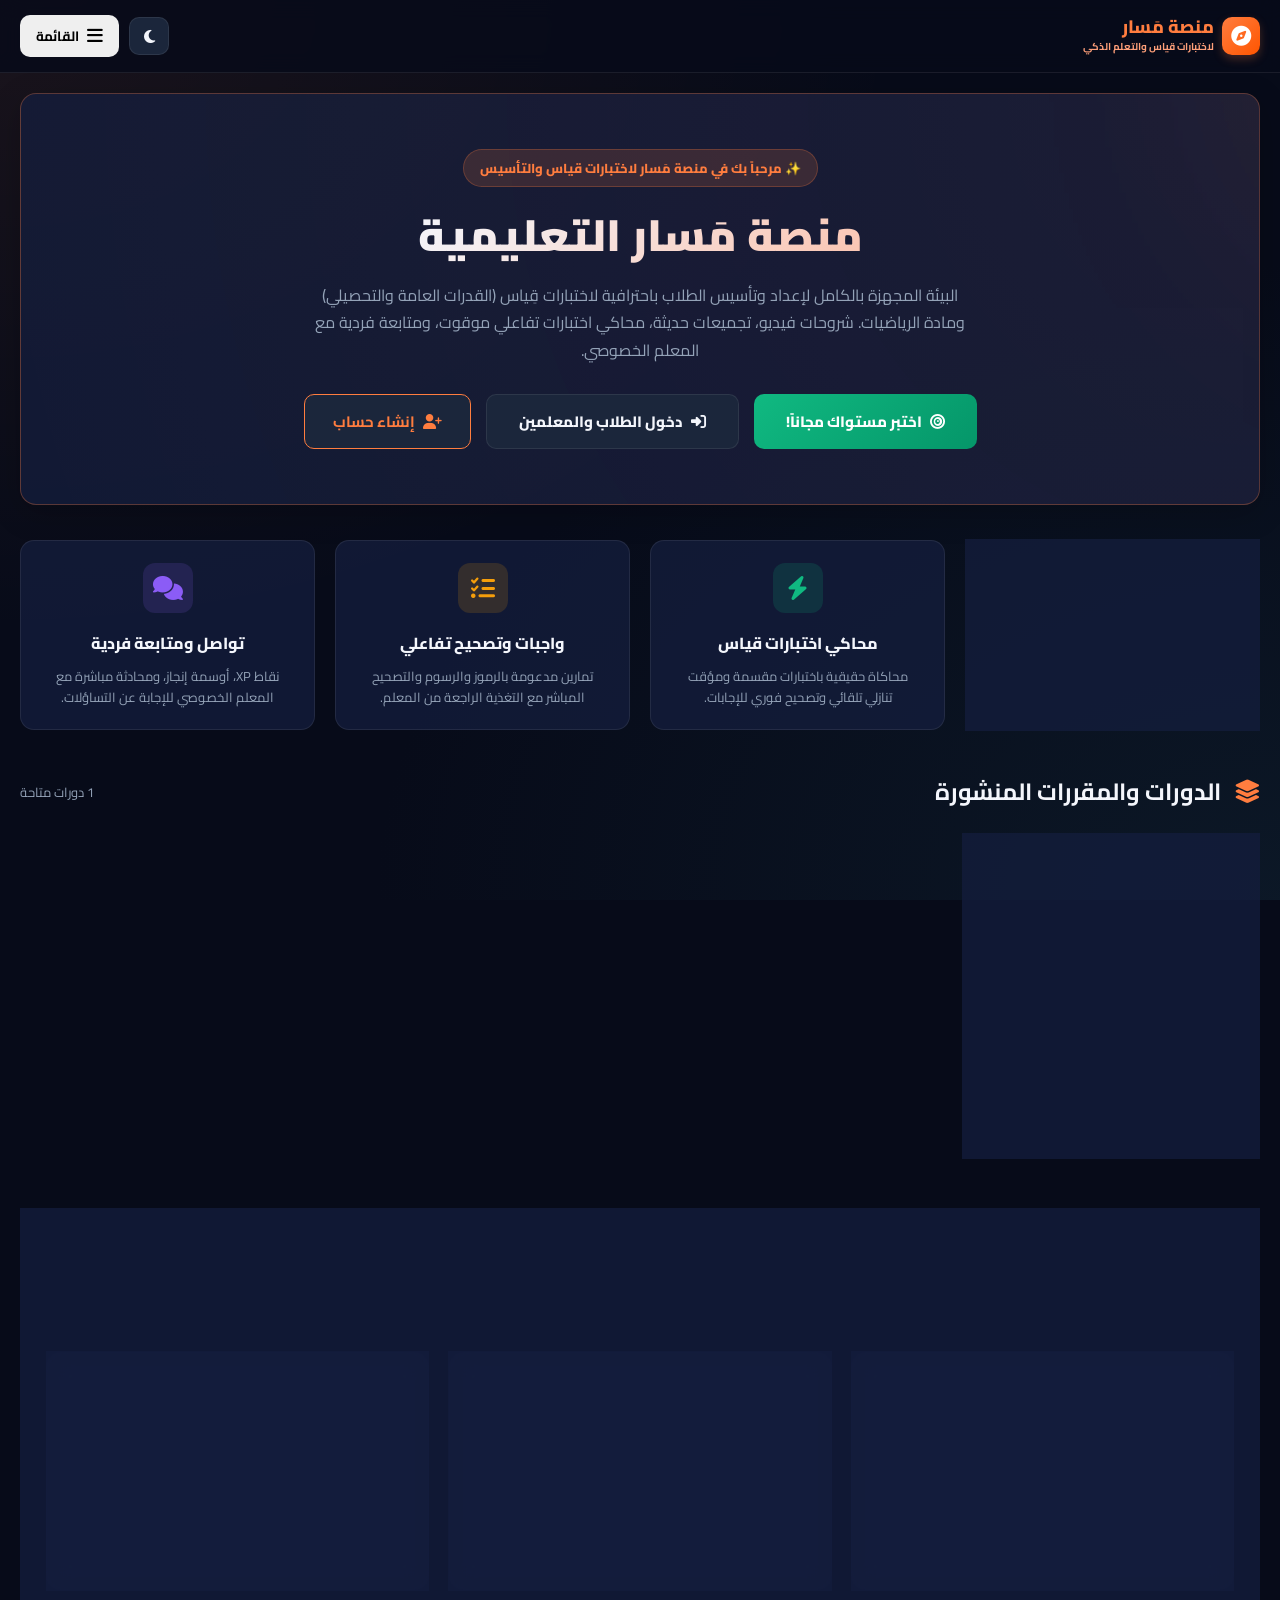
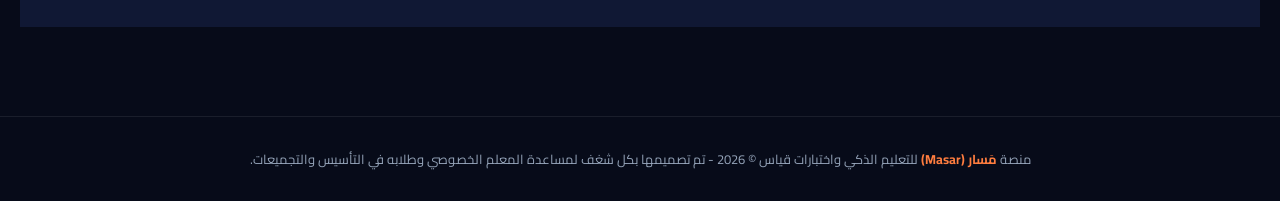
==== index.html @ e20a9e79 "Update index.html via PowerShell" ====
<!DOCTYPE html>
<html lang="ar" dir="rtl">
<head>
    <meta charset="UTF-8">
    <meta name="viewport" content="width=device-width, initial-scale=1.0">
    <title>منصة مسار التعليمية - لوحة تحكم المعلم والطلاب</title>
    <meta http-equiv="Content-Security-Policy" content="upgrade-insecure-requests">
    <meta http-equiv="Cache-Control" content="no-cache, no-store, must-revalidate, max-age=0">
    <meta http-equiv="Pragma" content="no-cache">
    <meta http-equiv="Expires" content="0">
    <script>
        // Automatic HTTPS Redirect
        if (window.location.protocol === 'http:' && !window.location.hostname.includes('localhost') && !window.location.hostname.includes('127.0.0.1')) {
            window.location.href = window.location.href.replace('http:', 'https:');
        }
    </script>
    <script>
        // Automatic Cache-Buster: Forces fresh online build fetch from GitHub
        (function() {
            const CURRENT_BUILD = "v1786749452444";
            const storedBuild = localStorage.getItem('masar_app_build');
            if (storedBuild !== CURRENT_BUILD) {
                localStorage.setItem('masar_app_build', CURRENT_BUILD);
                if ('serviceWorker' in navigator) {
                    navigator.serviceWorker.getRegistrations().then(regs => {
                        regs.forEach(r => r.unregister());
                    });
                }
                if (window.caches && caches.keys) {
                    caches.keys().then(keys => {
                        keys.forEach(key => caches.delete(key));
                    });
                }
            }
        })();
    </script>
    
    <script>
        // Theme Initialization
        (function() {
            const savedTheme = localStorage.getItem('masar_theme') || 'dark';
            if (savedTheme === 'light') {
                document.documentElement.setAttribute('data-theme', 'light');
            }
        })();
    </script>
    <!-- Font Awesome Icons -->
    <link rel="stylesheet" href="https://cdnjs.cloudflare.com/ajax/libs/font-awesome/6.4.0/css/all.min.css">
    <!-- Supabase JS Client CDN -->
    <script src="https://cdn.jsdelivr.net/npm/@supabase/supabase-js@2"></script>
    <!-- KaTeX Math Rendering CSS & JS -->
    <link rel="stylesheet" href="https://cdn.jsdelivr.net/npm/katex@0.16.8/dist/katex.min.css">
    <script src="https://cdn.jsdelivr.net/npm/katex@0.16.8/dist/katex.min.js"></script>
    <script src="https://cdn.jsdelivr.net/npm/katex@0.16.8/dist/contrib/auto-render.min.js"></script>
    <!-- Main Style Sheet -->
    <link rel="stylesheet" href="style.css?v=v1790030875595">
</head>
<body>
    <!-- Global Loading Overlay -->
    <div id="global-loading-overlay">
        <div class="loading-spinner"></div>
        <div class="loading-text" id="global-loading-text">جاري التحميل...</div>
    </div>

    <!-- Header Navigation (Always visible) -->
    <header id="app-header" class="fade-in" style="display: flex;">
        <div class="nav-container" style="display: flex; justify-content: space-between; align-items: center; width: 100%;">
            <a href="#" class="logo" onclick="event.preventDefault(); showLandingPage();" style="display: flex; align-items: center; gap: 8px;">
                <div class="logo-icon"><i class="fa-solid fa-compass"></i></div>
                <div style="display: flex; flex-direction: column;">
                    <span style="font-size: 18px; font-weight: 800; line-height: 1.2;">منصة مَسار</span>
                    <span style="font-size: 10px; color: var(--text-orange); font-weight: 700;">لاختبارات قياس والتعلم الذكي</span>
                </div>
            </a>
            
            <div class="user-profile-nav" style="display: flex; align-items: center; gap: 10px;">
                <!-- Cloud Status Badge (Hidden by default, visible with ?config=true) -->
                <div id="cloud-status-badge" class="cloud-badge local" style="display: none;" onclick="openModal('cloud-config-modal')" title="اضغط لتهيئة الربط السحابي">
                    <span class="status-dot"></span>
                    <span id="cloud-status-text">وضع محلي</span>
                </div>

                <div id="header-user-badge" class="user-badge student" style="display: none;">
                    <span class="role-dot"></span>
                    <span id="header-user-name">زائر</span>
                </div>
                
                <!-- Cloud settings secret button -->
                <button id="header-cloud-btn" class="btn btn-secondary" style="display: none;" onclick="openModal('cloud-config-modal')" title="إعدادات الربط السحابي">
                    <i class="fa-solid fa-cloud"></i>
                </button>

                <button id="theme-toggle-btn" class="btn btn-secondary" onclick="toggleTheme()" title="تبديل المظهر" style="padding: 8px 12px; border-radius: 10px; cursor: pointer; display: flex; align-items: center; justify-content: center; width: 40px; height: 38px; color: var(--theme-icon-color); transition: 0.3s;">
                    <i class="fa-solid fa-moon" id="theme-toggle-icon"></i>
                </button>
                
                <!-- Hamburger Menu Button (3 lines) -->
                <button id="hamburger-menu-btn" class="btn hamburger-btn" onclick="openDrawerMenu()" style="display: flex; align-items: center; gap: 8px; padding: 8px 16px; font-weight: 700; border-radius: 10px; cursor: pointer;">
                    <i class="fa-solid fa-bars" style="font-size: 18px;"></i>
                    <span style="font-size: 13.5px;">القائمة</span>
                </button>
            </div>
        </div>
    </header>

    <main class="container">
        
        <!-- 0. LANDING PAGE VIEW -->
        <section id="landing-view" class="fade-in">
            <!-- Hero Banner -->
            <div class="glass-card hero-section" style="text-align: center; padding: 55px 25px; margin-bottom: 35px; position: relative; overflow: hidden; border-color: rgba(255, 125, 63, 0.3);">
                <div class="hero-badge" style="display: inline-block; background: rgba(255, 125, 63, 0.15); color: var(--accent-orange); padding: 6px 16px; border-radius: 30px; font-weight: 800; font-size: 13px; margin-bottom: 20px; border: 1px solid rgba(255, 125, 63, 0.25);">
                    ✨ مرحباً بك في منصة مَسار لاختبارات قياس والتأسيس
                </div>
                <h1 style="font-size: clamp(28px, 5vw, 44px); font-weight: 900; margin-bottom: 18px; background: linear-gradient(135deg, var(--text-main) 30%, var(--text-orange)); -webkit-background-clip: text; -webkit-text-fill-color: transparent; line-height: 1.3;">
                    منصة مَسار التعليمية
                </h1>
                <p style="font-size: 16px; color: var(--text-muted); max-width: 680px; margin: 0 auto 30px auto; line-height: 1.7;">
                    البيئة المجهزة بالكامل لإعداد وتأسيس الطلاب باحترافية لاختبارات قِياس (القدرات العامة والتحصيلي) ومادة الرياضيات. شروحات فيديو، تجميعات حديثة، محاكي اختبارات تفاعلي موقوت، ومتابعة فردية مع المعلم الخصوصي.
                </p>
                <div id="landing-hero-actions" style="display: flex; gap: 15px; justify-content: center; flex-wrap: wrap;">
                    <button class="btn btn-primary" onclick="startPlacementTestHandler()" style="padding: 12px 32px; font-size: 15px; font-weight: 800; border-radius: 10px; background: linear-gradient(135deg, var(--success), #059669); border-color: #059669;">
                        <i class="fa-solid fa-bullseye"></i> <span id="hero-placement-btn-text">اختبر مستواك مجاناً!</span>
                    </button>
                    <button class="btn btn-secondary" onclick="handleHeroPrimaryAction()" style="padding: 12px 32px; font-size: 15px; font-weight: 800; border-radius: 10px;">
                        <i class="fa-solid fa-right-to-bracket"></i> <span id="hero-primary-btn-text">دخول الطلاب والمعلمين</span>
                    </button>
                    <button class="btn btn-secondary" onclick="openModal('student-register-modal')" style="padding: 12px 28px; font-size: 15px; font-weight: 700; border-color: var(--accent-orange); color: var(--accent-orange); border-radius: 10px;">
                        <i class="fa-solid fa-user-plus"></i> إنشاء حساب
                    </button>
                </div>
            </div>

            <!-- Platform Highlights / Why Masar -->
            <div style="display: grid; grid-template-columns: repeat(auto-fit, minmax(240px, 1fr)); gap: 20px; margin-bottom: 40px;">
                <div class="glass-card feature-card" style="padding: 22px; text-align: center; border-radius: 14px;">
                    <div style="width: 50px; height: 50px; border-radius: 12px; background: rgba(255, 125, 63, 0.15); color: var(--accent-orange); display: flex; align-items: center; justify-content: center; font-size: 24px; margin: 0 auto 15px auto;">
                        <i class="fa-solid fa-graduation-cap"></i>
                    </div>
                    <h4 style="font-size: 16px; font-weight: 800; margin-bottom: 8px; color: var(--text-main);">دورات قياس المتخصصة</h4>
                    <p style="font-size: 13px; color: var(--text-muted); line-height: 1.6;">تأسيس وتجميعات شمولية لاختبارات القدرات (الكمي واللفظي) والتحصيلي والرياضيات.</p>
                </div>

                <div class="glass-card feature-card" style="padding: 22px; text-align: center; border-radius: 14px;">
                    <div style="width: 50px; height: 50px; border-radius: 12px; background: rgba(16, 185, 129, 0.15); color: var(--success); display: flex; align-items: center; justify-content: center; font-size: 24px; margin: 0 auto 15px auto;">
                        <i class="fa-solid fa-bolt"></i>
                    </div>
                    <h4 style="font-size: 16px; font-weight: 800; margin-bottom: 8px; color: var(--text-main);">محاكي اختبارات قياس</h4>
                    <p style="font-size: 13px; color: var(--text-muted); line-height: 1.6;">محاكاة حقيقية باختبارات مقسمة ومؤقت تنازلي تلقائي وتصحيح فوري للإجابات.</p>
                </div>

                <div class="glass-card feature-card" style="padding: 22px; text-align: center; border-radius: 14px;">
                    <div style="width: 50px; height: 50px; border-radius: 12px; background: rgba(245, 158, 11, 0.15); color: var(--warning); display: flex; align-items: center; justify-content: center; font-size: 24px; margin: 0 auto 15px auto;">
                        <i class="fa-solid fa-list-check"></i>
                    </div>
                    <h4 style="font-size: 16px; font-weight: 800; margin-bottom: 8px; color: var(--text-main);">واجبات وتصحيح تفاعلي</h4>
                    <p style="font-size: 13px; color: var(--text-muted); line-height: 1.6;">تمارين مدعومة بالرموز والرسوم والتصحيح المباشر مع التغذية الراجعة من المعلم.</p>
                </div>

                <div class="glass-card feature-card" style="padding: 22px; text-align: center; border-radius: 14px;">
                    <div style="width: 50px; height: 50px; border-radius: 12px; background: rgba(139, 92, 246, 0.15); color: var(--purple-xp); display: flex; align-items: center; justify-content: center; font-size: 24px; margin: 0 auto 15px auto;">
                        <i class="fa-solid fa-comments"></i>
                    </div>
                    <h4 style="font-size: 16px; font-weight: 800; margin-bottom: 8px; color: var(--text-main);">تواصل ومتابعة فردية</h4>
                    <p style="font-size: 13px; color: var(--text-muted); line-height: 1.6;">نقاط XP، أوسمة إنجاز، ومحادثة مباشرة مع المعلم الخصوصي للإجابة عن التساؤلات.</p>
                </div>
            </div>

            <!-- Courses Catalog Heading -->
            <div class="section-title" style="margin-bottom: 20px;">
                <h3><i class="fa-solid fa-layer-group" style="color: var(--accent-orange); margin-left: 8px;"></i> الدورات والمقررات المنشورة</h3>
                <span id="landing-courses-count" style="font-size: 13px; color: var(--text-muted);">0 دورات متاحة</span>
            </div>

            <!-- Courses Grid -->
            <div class="students-grid" id="landing-courses-grid" style="margin-bottom: 40px;">
                <!-- Populated dynamically by JS -->
            </div>

            <!-- Student Reviews / Testimonials Section on Landing Page -->
            <div id="landing-testimonials-section" style="margin-top: 50px; margin-bottom: 30px;">
                <div class="glass-card" style="padding: 35px 25px; border-radius: 18px; border-color: rgba(255, 125, 63, 0.25);">
                    <div style="display: flex; justify-content: space-between; align-items: center; flex-wrap: wrap; gap: 15px; margin-bottom: 25px;">
                        <div>
                            <span class="hero-badge" style="display: inline-block; background: rgba(244, 114, 182, 0.15); color: #F472B6; padding: 4px 14px; border-radius: 20px; font-size: 12px; font-weight: 800; margin-bottom: 8px;">
                                ⭐ تجارب وقصص نجاح الطلاب
                            </span>
                            <h3 style="font-size: 22px; font-weight: 800; color: var(--text-main); margin: 0;">آراء وتجـارب الطلاب الذين درَسوا معنا</h3>
                        </div>
                        <div style="display: flex; gap: 10px; flex-wrap: wrap;">
                            <button class="btn btn-primary" onclick="openAddTestimonialModal()" style="padding: 9px 18px; font-size: 13.5px; font-weight: 800; border-radius: 10px;">
                                <i class="fa-solid fa-pen-to-square"></i> كِتابة رأيك أو تجربتك
                            </button>
                            <button class="btn btn-secondary" onclick="showTestimonialsView()" style="padding: 9px 18px; font-size: 13.5px; font-weight: 700; border-color: var(--accent-orange); color: var(--accent-orange); border-radius: 10px;">
                                <i class="fa-solid fa-comments"></i> جميع الآراء والتجـارب
                            </button>
                        </div>
                    </div>

                    <!-- Reviews Grid -->
                    <div id="landing-testimonials-grid" style="display: grid; grid-template-columns: repeat(auto-fit, minmax(280px, 1fr)); gap: 20px;">
                        <!-- Populated dynamically by JS -->
                    </div>
                </div>
            </div>
        </section>

        <!-- TESTIMONIALS FULL PAGE VIEW -->
        <section id="testimonials-page-view" class="fade-in" style="display: none;">
            <div class="glass-card" style="padding: 30px; margin-bottom: 25px; border-color: rgba(255, 125, 63, 0.3);">
                <div style="display: flex; justify-content: space-between; align-items: center; flex-wrap: wrap; gap: 15px; margin-bottom: 20px;">
                    <div>
                        <button class="btn btn-secondary" onclick="showLandingPage()" style="margin-bottom: 12px; padding: 6px 14px; font-size: 13px;">
                            <i class="fa-solid fa-arrow-right"></i> العودة للرئيسية
                        </button>
                        <h2 style="font-size: 24px; font-weight: 900; color: var(--text-main); margin-bottom: 6px;">
                            <i class="fa-solid fa-comments" style="color: var(--accent-orange); margin-left: 8px;"></i> آراء وتجارب طلاب منصة مَسار
                        </h2>
                        <p style="font-size: 14px; color: var(--text-muted); margin: 0;">تقييمات وآراء حقيقية من الطلاب الذين أعدّوا وتأسسوا لاختبارات قياس والرياضيات معنا.</p>
                    </div>
                    <div>
                        <button class="btn btn-primary" onclick="openAddTestimonialModal()" style="padding: 11px 22px; font-size: 14px; font-weight: 800; border-radius: 10px;">
                            <i class="fa-solid fa-plus-circle"></i> أضف رأيك وتجربتك الآن
                        </button>
                    </div>
                </div>

                <!-- Stats Summary & Search Bar -->
                <div style="display: flex; justify-content: space-between; align-items: center; flex-wrap: wrap; gap: 15px; background: rgba(255,255,255,0.03); padding: 15px 20px; border-radius: 12px; border: 1px solid var(--border-color);">
                    <div style="display: flex; align-items: center; gap: 15px;">
                        <div style="font-size: 28px; font-weight: 900; color: #FBBF24; display: flex; align-items: center; gap: 6px;">
                            <span>5.0</span> <i class="fa-solid fa-star" style="font-size: 22px;"></i>
                        </div>
                        <div style="font-size: 13px; color: var(--text-muted);">
                            <span id="testimonials-total-count" style="font-weight: 800; color: var(--text-main);">0</span> تقييمات معتمدة من الطلاب
                        </div>
                    </div>
                    <div style="min-width: 250px;">
                        <input type="text" id="testimonials-search-input" class="form-control" placeholder="🔍 ابحث في آراء الطلاب..." oninput="filterTestimonials(this.value)" style="margin: 0;">
                    </div>
                </div>
            </div>

            <!-- Full Reviews Grid -->
            <div id="full-testimonials-grid" style="display: grid; grid-template-columns: repeat(auto-fit, minmax(300px, 1fr)); gap: 20px; margin-bottom: 40px;">
                <!-- Populated dynamically by JS -->
            </div>
        </section>

        <!-- 1. LOGIN VIEW -->
        <section id="login-view" class="login-wrapper fade-in" style="display: none;">
            <div class="glass-card login-card">
                <!-- Secret Cloud settings button (hidden by default) -->
                <div id="cloud-config-btn-container" style="position: absolute; left: 15px; top: 15px; display: none;">
                    <button class="btn btn-secondary" style="padding: 8px; border-radius: 50%; min-width: 38px; height: 38px;" onclick="openModal('cloud-config-modal')" title="إعدادات السحابة">
                        <i class="fa-solid fa-cloud-bolt" style="font-size: 16px;"></i>
                    </button>
                </div>

                <!-- Back button to Landing page -->
                <div style="position: absolute; right: 15px; top: 15px;">
                    <button class="btn btn-secondary" style="padding: 6px 12px; font-size: 12.5px;" onclick="showLandingPage()">
                        <i class="fa-solid fa-arrow-right"></i> الرئيسية
                    </button>
                </div>

                <div class="login-header" style="margin-top: 25px;">
                    <div class="logo" style="justify-content: center; margin-bottom: 15px;">
                        <div class="logo-icon" style="width: 50px; height: 50px; font-size: 26px; background: linear-gradient(135deg, var(--accent-orange), #FF5500);"><i class="fa-solid fa-compass"></i></div>
                        <span style="font-size: 32px;">مَسار</span>
                    </div>
                    <h1>تسجيل الدخول للمنصة</h1>
                    <p>أدخل بيانات حسابك للمتابعة والتعلم</p>
                </div>
                
                <div class="role-selector">
                    <div id="role-teacher" class="role-option active" onclick="selectLoginRole('teacher')">
                        <i class="fa-solid fa-chalkboard-user"></i>
                        <span>معلم</span>
                    </div>
                    <div id="role-student" class="role-option" onclick="selectLoginRole('student')">
                        <i class="fa-solid fa-user-graduate"></i>
                        <span>طالب</span>
                    </div>
                </div>
                
                <form id="login-form" onsubmit="handleLogin(event)">
                    <!-- Student Login inputs -->
                    <div id="student-login-inputs" style="display: none;">
                        <div class="form-group">
                            <label for="student-username-input">اسم المستخدم (بالإنجليزي):</label>
                            <input type="text" id="student-username-input" placeholder="مثال: mohammed" text-align="left" dir="ltr" style="direction: ltr; text-align: left;">
                        </div>
                        <div class="form-group">
                            <label for="student-pwd-input">كلمة المرور:</label>
                            <input type="password" id="student-pwd-input" placeholder="أدخل كلمة مرور الطالب">
                        </div>
                    </div>
                    
                    <!-- Teacher Login inputs -->
                    <div id="teacher-login-inputs">
                        <div class="form-group">
                            <label for="teacher-username-input">اسم مستخدم المعلم:</label>
                            <input type="text" id="teacher-username-input" placeholder="مثال: teacher" dir="ltr" style="direction: ltr; text-align: left;">
                        </div>
                        <div class="form-group">
                            <label for="teacher-pwd-input">كلمة المرور:</label>
                            <input type="password" id="teacher-pwd-input" placeholder="أدخل كلمة المرور">
                        </div>
                    </div>
                    
                    <button type="submit" class="btn btn-primary" style="width: 100%; margin-top: 10px;">
                        <span>تسجيل الدخول</span>
                        <i class="fa-solid fa-arrow-left"></i>
                    </button>
                </form>

                <div style="text-align: center; margin-top: 15px; font-size: 13.5px; color: var(--text-muted);">
                    ليس لديك حساب طالب؟ 
                    <a href="#" onclick="event.preventDefault(); openModal('student-register-modal')" style="color: var(--text-orange); font-weight: 700; text-decoration: underline;">سجل حساباً جديداً الآن</a>
                </div>
                
                <!-- Secret Cloud Sync Setup Button (hidden by default) -->
                <div id="cloud-sync-setup-container" style="text-align: center; margin-top: 16px; border-top: 1px dashed var(--border-color); padding-top: 16px; display: none;">
                    <button type="button" class="btn btn-secondary" style="width: 100%; border-color: var(--accent-orange); color: var(--accent-orange); font-weight: 700; gap: 8px;" onclick="openModal('cloud-config-modal')">
                        <i class="fa-solid fa-cloud-bolt"></i>
                        <span id="login-cloud-indicator">تفعيل الربط السحابي (مزامنة الأجهزة)</span>
                    </button>
                </div>
            </div>
        </section>

        <!-- 2. TEACHER DASHBOARD VIEW -->
        <section id="teacher-view" class="fade-in" style="display: none;">
            <div class="stats-row">
                <div class="stat-card">
                    <div class="stat-icon"><i class="fa-solid fa-users"></i></div>
                    <div class="stat-info">
                        <h4>الطلاب المشتركين</h4>
                        <div class="value" id="t-stat-students">0</div>
                    </div>
                </div>
                <div class="stat-card">
                    <div class="stat-icon"><i class="fa-solid fa-clock-rotate-left"></i></div>
                    <div class="stat-info">
                        <h4>بانتظار التصحيح</h4>
                        <div class="value" id="t-stat-pending" style="color: var(--warning);">0</div>
                    </div>
                </div>
                <div class="stat-card">
                    <div class="stat-icon"><i class="fa-solid fa-graduation-cap"></i></div>
                    <div class="stat-info">
                        <h4>الدورات الحالية</h4>
                        <div class="value" id="t-stat-courses">0</div>
                    </div>
                </div>
            </div>
            
            <div class="tabs-and-content">
                <div class="tabs">
                    <button class="tab-btn active" onclick="switchTab('teacher', 't-assignments-tab', this)">
                        <i class="fa-solid fa-list-check"></i> الواجبات المضافة
                    </button>
                    <button class="tab-btn" onclick="switchTab('teacher', 't-submissions-tab', this)">
                        <i class="fa-solid fa-pen-nib"></i> تسليمات الطلاب 
                        <span id="t-submission-badge" style="background: var(--warning); color: #000; font-size: 11px; padding: 2px 6px; border-radius: 10px; margin-right: 4px; font-weight: 800; display: none;">0</span>
                    </button>
                    <button class="tab-btn" onclick="switchTab('teacher', 't-students-tab', this)">
                        <i class="fa-solid fa-users-gear"></i> تقارير الطلاب والتقدم
                    </button>
                    <button class="tab-btn" onclick="switchTab('teacher', 't-courses-tab', this)">
                        <i class="fa-solid fa-photo-film"></i> إدارة المقررات والدورات
                    </button>
                    <button class="tab-btn" onclick="switchTab('teacher', 't-simulators-tab', this)">
                        <i class="fa-solid fa-bolt"></i> إدارة اختبارات المحاكاة
                    </button>
                    <button class="tab-btn" onclick="switchTab('teacher', 't-placements-tab', this)">
                        <i class="fa-solid fa-crosshairs" style="color: var(--success);"></i> إدارة تحديد المستوى
                    </button>
                    <button class="tab-btn" onclick="switchTab('teacher', 't-simulators-results-tab', this)">
                        <i class="fa-solid fa-chart-bar" style="color: #10B981;"></i> نتائج المحاكاة
                    </button>
                    <button class="tab-btn" onclick="switchTab('teacher', 't-account-tab', this)">
                        <i class="fa-solid fa-user-lock"></i> إدارة الحساب والمعلمين
                    </button>
                    <button class="tab-btn" onclick="switchTab('teacher', 't-chat-tab', this)">
                        <i class="fa-solid fa-comments"></i> دردشة الطلاب
                    </button>
                </div>
                
                <div class="dashboard-grid">
                    <!-- Main Area -->
                    <div class="glass-card" style="min-height: 500px;">
                        
                        <!-- Tab 1: Teacher Assignments -->
                        <div id="t-assignments-tab" class="tab-content active">
                            <div class="section-title" style="flex-wrap: wrap; gap: 10px;">
                                <h3>الواجبات الحالية</h3>
                                <div style="display: flex; align-items: center; gap: 10px;">
                                    <span id="t-assignments-count">0 واجبات</span>
                                    <button class="btn btn-primary" style="padding: 8px 16px; font-size: 13px;" onclick="showCreateAssignmentView()">
                                        <i class="fa-solid fa-plus"></i> إضافة واجب جديد ➕
                                    </button>
                                </div>
                            </div>
                            <div class="list-container" id="t-assignments-list">
                                <!-- Populated by JavaScript -->
                            </div>
                        </div>
                        
                        <!-- Tab 2: Submissions for Review -->
                        <div id="t-submissions-tab" class="tab-content">
                            <div class="section-title">
                                <h3>الواجبات المرسلة بانتظار تصحيحك</h3>
                            </div>
                            <div class="submissions-list" id="t-submissions-list">
                                <!-- Populated by JavaScript -->
                            </div>
                        </div>
                        
                        <!-- Tab 3: Students Progress and Reports -->
                        <div id="t-students-tab" class="tab-content">
                            <div class="section-title" style="flex-wrap: wrap; gap: 10px;">
                                <h3>ملفات الطلاب المسجلين وصلاحيات التحكم</h3>
                                <button type="button" class="btn btn-secondary" onclick="resetAllStudentsXP()" style="padding: 8px 16px; font-size: 12.5px; border-color: rgba(239, 68, 68, 0.4); color: var(--danger); font-weight: 800;" title="تصفير نقاط XP لجميع الطلاب لبدء المسابقة والفعالية الشهرية الجديدة">
                                    <i class="fa-solid fa-rotate-left"></i> تصفير نقاط (XP) الطلاب الشهري 🔄
                                </button>
                            </div>
                            <div class="students-grid" id="t-students-list">
                                <!-- Populated by JavaScript -->
                            </div>
                        </div>

                        <!-- Tab 4: Courses & Content -->
                        <div id="t-courses-tab" class="tab-content">
                            <div class="section-title" style="flex-wrap: wrap; gap: 10px;">
                                <h3>إدارة المقررات ودورات الفيديو التعليمية</h3>
                                <button class="btn btn-primary" style="padding: 8px 16px; font-size: 13px;" onclick="showCreateCourseView()">
                                    <i class="fa-solid fa-folder-plus"></i> إنشاء دورة جديدة ➕
                                </button>
                            </div>
                            <div class="students-grid" id="t-courses-list" style="margin-top: 15px;">
                                <!-- Populated by JavaScript -->
                            </div>
                        </div>

                        <!-- Tab 4.5: Simulators Management -->
                        <div id="t-simulators-tab" class="tab-content">
                            <div class="section-title" style="flex-wrap: wrap; gap: 10px;">
                                <h3>إدارة اختبارات محاكي القدرات والتحصيلي</h3>
                                <button class="btn btn-primary" style="padding: 8px 16px; font-size: 13px;" onclick="showCreateSimulatorView()">
                                    <i class="fa-solid fa-plus"></i> إضافة محاكي جديد ➕
                                </button>
                            </div>
                            <div class="students-grid" id="t-simulators-list" style="margin-top: 15px;">
                                <!-- Populated by JavaScript -->
                            </div>
                        </div>

                        <!-- Tab 4.5.1: Placement Tests Management -->
                        <div id="t-placements-tab" class="tab-content">
                            <div class="section-title" style="flex-wrap: wrap; gap: 10px;">
                                <h3><i class="fa-solid fa-crosshairs" style="color: var(--success); margin-left: 8px;"></i>إدارة اختبارات تحديد المستوى</h3>
                                <button class="btn btn-primary" style="padding: 8px 16px; font-size: 13px; background: linear-gradient(135deg, var(--success), #059669); border-color: #059669;" onclick="showCreateSimulatorView()">
                                    <i class="fa-solid fa-plus"></i> إضافة اختبار تحديد مستوى 🎯
                                </button>
                            </div>
                            <div class="students-grid" id="t-placements-list" style="margin-top: 15px;">
                                <!-- Populated by JavaScript -->
                            </div>
                        </div>

                        <!-- Tab 4.6: Simulators Results -->
                        <div id="t-simulators-results-tab" class="tab-content">
                            <div class="section-title" style="flex-wrap: wrap; gap: 10px;">
                                <h3><i class="fa-solid fa-chart-bar" style="color: #10B981; margin-left: 8px;"></i>نتائج اختبارات المحاكاة (السرية)</h3>
                            </div>
                            <p style="font-size: 13px; color: var(--text-muted); margin-bottom: 20px;">
                                هذه النتائج تسجل بصمت ليتمكن المعلم من متابعة مستويات الطلاب قبل الاختبارات الفعلية. (تُعرض أعلى درجة تم الحصول عليها)
                            </p>
                            
                            <div style="background: rgba(0,0,0,0.15); border: 1px solid var(--border-color); border-radius: 12px; overflow: hidden;">
                                <table style="width: 100%; text-align: right; border-collapse: collapse; min-width: 600px;">
                                    <thead style="background: rgba(255,255,255,0.05);">
                                        <tr>
                                            <th style="padding: 15px; border-bottom: 1px solid var(--border-color); color: var(--text-muted); font-size: 13px;">اسم الطالب</th>
                                            <th style="padding: 15px; border-bottom: 1px solid var(--border-color); color: var(--text-muted); font-size: 13px;">اسم المحاكي</th>
                                            <th style="padding: 15px; border-bottom: 1px solid var(--border-color); color: var(--text-muted); font-size: 13px;">النتيجة (%)</th>
                                            <th style="padding: 15px; border-bottom: 1px solid var(--border-color); color: var(--text-muted); font-size: 13px;">النقاط (XP)</th>
                                            <th style="padding: 15px; border-bottom: 1px solid var(--border-color); color: var(--text-muted); font-size: 13px;">تاريخ آخر محاولة</th>
                                        </tr>
                                    </thead>
                                    <tbody id="t-simulators-results-table-body">
                                        <!-- Populated by JavaScript -->
                                    </tbody>
                                </table>
                            </div>
                        </div>

                        <!-- Tab 5: Account & Teachers Settings -->
                        <div id="t-account-tab" class="tab-content">
                            <div class="dashboard-grid" style="grid-template-columns: 1fr 1fr; margin-top: 0; gap: 20px;">
                                <div>
                                    <h4 style="margin-bottom: 15px; display: flex; align-items: center; gap: 8px;"><i class="fa-solid fa-key" style="color: var(--accent-orange);"></i> تغيير كلمة المرور الخاصة بك</h4>
                                    <form id="change-password-form" onsubmit="handleChangePassword(event)">
                                        <div class="form-group">
                                            <label for="pwd-old">كلمة المرور الحالية:</label>
                                            <input type="password" id="pwd-old" required placeholder="أدخل كلمة مرورك الحالية">
                                        </div>
                                        <div class="form-group">
                                            <label for="pwd-new">كلمة المرور الجديدة:</label>
                                            <input type="password" id="pwd-new" required placeholder="لا تقل عن 6 أحرف/أرقام">
                                        </div>
                                        <div class="form-group">
                                            <label for="pwd-confirm">تأكيد كلمة المرور الجديدة:</label>
                                            <input type="password" id="pwd-confirm" required placeholder="أعد إدخال الباسورد الجديد">
                                        </div>
                                        <button type="submit" class="btn btn-primary" style="width: 100%;">تحديث كلمة المرور</button>
                                    </form>
                                </div>
                                
                                <div>
                                    <h4 style="margin-bottom: 15px; display: flex; align-items: center; gap: 8px;"><i class="fa-solid fa-user-shield" style="color: var(--accent-orange);"></i> تسجيل معلم أو مشرف جديد</h4>
                                    <form id="create-teacher-form" onsubmit="handleCreateTeacher(event)" style="margin-bottom: 20px;">
                                        <div class="form-group">
                                            <label for="teacher-new-name">الاسم الكامل:</label>
                                            <input type="text" id="teacher-new-name" required placeholder="مثال: أ. أحمد الغامدي">
                                        </div>
                                        <div class="form-group">
                                            <label for="teacher-new-username">اسم المستخدم (بالإنجليزي):</label>
                                            <input type="text" id="teacher-new-username" required placeholder="مثال: ahmed" dir="ltr" style="direction: ltr; text-align: left;">
                                        </div>
                                        <div class="form-group">
                                            <label for="teacher-new-pwd">كلمة المرور:</label>
                                            <input type="text" id="teacher-new-pwd" required placeholder="مثال: pwd7766">
                                        </div>
                                        <div class="form-group">
                                            <label for="teacher-new-role">الصلاحية والرتبة الإدارية:</label>
                                            <select id="teacher-new-role" style="padding: 10px; border-radius: 8px;">
                                                <option value="teacher">معلم (كامل الصلاحيات)</option>
                                                <option value="supervisor">مشرف (إضافة وتصحيح واجبات وإدارة طلاب فقط)</option>
                                            </select>
                                        </div>
                                        <button type="submit" class="btn btn-secondary" style="width: 100%; border-color: var(--accent-orange); color: var(--accent-orange);">إنشاء حساب (معلم / مشرف)</button>
                                    </form>

                                    <h4 style="font-size: 14px; margin-bottom: 10px; color: var(--text-muted);"><i class="fa-solid fa-users"></i> قائمة المعلمين المشتركين بالمنصة:</h4>
                                    <div class="submissions-list" id="t-teachers-list" style="max-height: 200px; overflow-y: auto;">
                                        <!-- Populated dynamically -->
                                    </div>
                                </div>
                            </div>
                        </div>
                        
                        <!-- Tab 6: Teacher Chat with Students -->
                        <div id="t-chat-tab" class="tab-content">
                            <div class="section-title">
                                <h3>صندوق دردشة وأسئلة الطلاب 💬</h3>
                            </div>
                            
                            <div class="form-group" style="margin-bottom: 15px;">
                                <label for="t-chat-student-select">اختر الطالب لعرض محادثته والرد عليه:</label>
                                <select id="t-chat-student-select" onchange="renderTeacherChatHistory()" style="padding: 10px; border-radius: 8px;">
                                    <!-- Populated dynamically with students list -->
                                </select>
                            </div>
                            
                            <!-- Chat History Area -->
                            <div id="t-chat-history" style="height: 300px; overflow-y: auto; background: rgba(0,0,0,0.2); border: 1px solid var(--border-color); border-radius: 8px; padding: 15px; margin-bottom: 15px; display: flex; flex-direction: column; gap: 10px;">
                                <!-- Messages rendered here -->
                            </div>
                            
                            <form id="t-chat-send-form" onsubmit="handleSendTeacherMessage(event)" style="display: flex; gap: 10px;">
                                <input type="text" id="t-chat-input" required placeholder="اكتب ردك هنا..." style="flex-grow: 1;">
                                <button type="submit" class="btn btn-primary"><i class="fa-solid fa-paper-plane"></i> إرسال الرد</button>
                            </form>
                        </div>

                    </div>
                    
                    <!-- Sidebar Area: Forms & Helpers -->
                    <div class="list-container">

                        <!-- Form 2: Register New Student -->
                        <div class="glass-card">
                            <h3 style="margin-bottom: 20px; border-bottom: 1px solid var(--border-color); padding-bottom: 10px; display: flex; align-items: center; gap: 8px;">
                                <i class="fa-solid fa-user-plus" style="color: var(--accent-orange);"></i>
                                تسجيل طالب يدوي
                            </h3>
                            
                            <form id="create-student-form" onsubmit="handleCreateStudent(event)">
                                <div class="form-group">
                                    <label for="student-new-name">اسم الطالب:</label>
                                    <input type="text" id="student-new-name" required placeholder="مثال: منير الأحمد">
                                </div>
                                
                                <div class="form-group">
                                    <label for="student-new-username">اسم المستخدم (بالإنجليزي):</label>
                                    <input type="text" id="student-new-username" required placeholder="مثال: muneer" dir="ltr" style="direction: ltr; text-align: left;">
                                </div>
                                
                                <div class="form-group">
                                    <label for="student-new-pwd">كلمة المرور:</label>
                                    <input type="text" id="student-new-pwd" required placeholder="مثال: 778899">
                                </div>
                                
                                <button type="submit" class="btn btn-secondary" style="width: 100%; border-color: var(--accent-orange); color: var(--accent-orange); margin-top: 10px;">
                                    <i class="fa-solid fa-user-check"></i>
                                    <span>إنشاء حساب الطالب</span>
                                </button>
                            </form>
                        </div>

                        <!-- Math Symbol Guide Helper -->
                        <div class="glass-card" style="background: rgba(255, 125, 63, 0.03); border-color: rgba(255, 125, 63, 0.15);">
                            <h4 style="font-size: 13.5px; color: var(--accent-orange); margin-bottom: 8px;"><i class="fa-solid fa-calculator"></i> دليل كتابة الرموز والرياضيات العربية</h4>
                            <p style="font-size: 12px; color: var(--text-muted); line-height: 1.5; margin-bottom: 8px;">
                                اكتب الرموز الرياضية العربية والهندية بين علامتي دولار <code>$</code> لتظهر بشكل رياضي منسق:
                            </p>
                            <table style="width: 100%; font-size: 12px; text-align: right; border-collapse: collapse;">
                                <tr style="border-bottom: 1px solid rgba(255,255,255,0.05);">
                                    <th style="padding: 4px; color: var(--text-muted);">الكتابة المقترحة</th>
                                    <th style="padding: 4px; color: var(--text-muted);">الشكل الناتج</th>
                                </tr>
                                <tr>
                                    <td style="padding: 4px; font-family: monospace;">$س^٢$</td>
                                    <td style="padding: 4px; color: var(--text-orange);">$س^٢$</td>
                                </tr>
                                <tr>
                                    <td style="padding: 4px; font-family: monospace;">$\sqrt{ص}$</td>
                                    <td style="padding: 4px; color: var(--text-orange);">$\sqrt{ص}$</td>
                                </tr>
                                <tr>
                                    <td style="padding: 4px; font-family: monospace;">$\frac{١}{٣}$</td>
                                    <td style="padding: 4px; color: var(--text-orange);">$\frac{١}{٣}$</td>
                                </tr>
                                <tr>
                                    <td style="padding: 4px; font-family: monospace;">$٢س + ٥ = ١٥$</td>
                                    <td style="padding: 4px; color: var(--text-orange);">$٢س + ٥ = ١٥$</td>
                                </tr>
                            </table>
                        </div>
                    </div>
                </div>
            </div>
        </section>

        <!-- 2.5 DEDICATED CREATE VIEWS FOR EASY TABLET/MOBILE/LAPTOP USE -->

        <!-- PAGE A: CREATE ASSIGNMENT PAGE -->
        <section id="create-assignment-page-view" class="fade-in" style="display: none;">
            <div class="container" style="max-width: 800px; padding: 25px 15px;">
                <div style="display: flex; justify-content: space-between; align-items: center; margin-bottom: 25px; border-bottom: 1px solid var(--border-color); padding-bottom: 15px; flex-wrap: wrap; gap: 15px;">
                    <div style="display: flex; align-items: center; gap: 12px;">
                        <div class="logo-icon" style="width: 44px; height: 44px; font-size: 22px; background: linear-gradient(135deg, var(--accent-orange), #FF5500);"><i class="fa-solid fa-file-pen"></i></div>
                        <div>
                            <h2 style="font-size: 20px; font-weight: 800; color: var(--text-main);">إنشاء ونشر واجب جديد</h2>
                            <p style="font-size: 13px; color: var(--text-muted); margin-top: 2px;">أدخل بيانات الواجب وحدد الطلاب المستهدفين للحل</p>
                        </div>
                    </div>
                    <button class="btn btn-secondary" style="padding: 8px 16px; font-size: 13px;" onclick="showTeacherSection('t-assignments-tab')">
                        <i class="fa-solid fa-arrow-right"></i> العودة للواجبات
                    </button>
                </div>

                <div class="glass-card" style="padding: 25px;">
                    <form id="create-assignment-form" onsubmit="handleCreateAssignment(event)">
                        <div class="form-group">
                            <label for="assign-title" style="font-weight: 700;">عنوان الواجب:</label>
                            <input type="text" id="assign-title" required placeholder="مثال: واجب المتتابعات الحسابية والقدرات" style="padding: 12px; font-size: 14px;">
                        </div>
                        
                        <div class="form-group">
                            <label for="assign-desc" style="font-weight: 700;">تفاصيل الأسئلة والتعليمات (يدعم $ للرموز والرياضيات):</label>
                            <textarea id="assign-desc" rows="5" required placeholder="اكتب أسئلة الواجب هنا، مثال: أوجد قيمة $س$ إذا كان $٢س + ٤ = ١٠$" style="padding: 12px; font-size: 14px; line-height: 1.6;"></textarea>
                        </div>
                        
                        <div class="form-group" style="background: rgba(255, 152, 0, 0.1); padding: 10px; border-radius: 8px; border: 1px dashed var(--primary-color);">
                            <label for="assign-image-file" style="color: var(--primary-color);">إرفاق صورة للسؤال (اختياري - سيتم ضغطها تلقائياً 🪄):</label>
                            <input type="file" id="assign-image-file" accept="image/*" onchange="handleImageSelection(event)">
                            <small id="image-compress-status" style="color: var(--success-color); display:none; font-weight: bold; margin-top: 5px;"></small>
                        </div>
                        
                        <div style="display: grid; grid-template-columns: 1fr 1fr; gap: 15px;">
                            <div class="form-group">
                                <label for="assign-subject" style="font-weight: 700;">المادة والتخصص:</label>
                                <select id="assign-subject" style="padding: 12px; font-size: 14px;">
                                    <option value="math">رياضيات</option>
                                    <option value="qudrat">قدرات كمي ولفظي</option>
                                    <option value="tahsili">تحصيلي علمي</option>
                                </select>
                            </div>
                            <div class="form-group">
                                <label for="assign-points" style="font-weight: 700;">النقاط المكافئة (XP):</label>
                                <input type="number" id="assign-points" required value="50" min="1" style="padding: 12px; font-size: 14px;">
                            </div>
                        </div>

                        <div style="display: grid; grid-template-columns: 1fr 1fr; gap: 15px;">
                            <div class="form-group">
                                <label for="assign-duedate" style="font-weight: 700;">آخر موعد للتسليم:</label>
                                <input type="date" id="assign-duedate" required style="padding: 12px; font-size: 14px;">
                            </div>
                            <div class="form-group">
                                <label for="assign-type" style="font-weight: 700;">نوع الواجب وطريقة الإجابة:</label>
                                <select id="assign-type" onchange="toggleAssignmentOptions(this.value)" style="padding: 12px; font-size: 14px;">
                                    <option value="text">واجب كتابي / مقالي (يرفق طالب صورة أو كتابة)</option>
                                    <option value="mcq">واجب خيارات متعددة (تصحيح آلي فوري)</option>
                                </select>
                            </div>
                        </div>

                        <!-- MCQ options (hidden by default) -->
                        <div id="assign-mcq-options-container" style="display: none; border: 1px dashed var(--border-color); padding: 15px; border-radius: 12px; margin-bottom: 20px; background: rgba(255,255,255,0.02);">
                            <h4 style="font-size: 14px; color: var(--text-orange); margin-bottom: 12px;"><i class="fa-solid fa-list-ul"></i> خيارات السؤال (تدعم الرموز بين $، وتكون تلقائياً أ، ب، ج، د عند تركها فارغة):</h4>
                            <div style="display: grid; grid-template-columns: 1fr 1fr; gap: 12px;">
                                <div class="form-group"><input type="text" id="assign-opt-0" placeholder="الخيار الأول (تلقائياً: أ)" style="padding: 10px;"></div>
                                <div class="form-group"><input type="text" id="assign-opt-1" placeholder="الخيار الثاني (تلقائياً: ب)" style="padding: 10px;"></div>
                                <div class="form-group"><input type="text" id="assign-opt-2" placeholder="الخيار الثالث (تلقائياً: ج)" style="padding: 10px;"></div>
                                <div class="form-group"><input type="text" id="assign-opt-3" placeholder="الخيار الرابع (تلقائياً: د)" style="padding: 10px;"></div>
                            </div>
                            <div class="form-group" style="margin-top: 8px;">
                                <label for="assign-correct" style="font-weight: 700;">حدد الإجابة الصحيحة للتصحيح الآلي:</label>
                                <select id="assign-correct" style="padding: 10px;">
                                    <option value="0">الخيار الأول (أ)</option>
                                    <option value="1">الخيار الثاني (ب)</option>
                                    <option value="2">الخيار الثالث (ج)</option>
                                    <option value="3">الخيار الرابع (د)</option>
                                </select>
                            </div>
                        </div>

                        <div style="border-top: 1px solid var(--border-color); padding-top: 20px; margin-top: 20px;">
                            <label style="font-weight: 700; font-size: 14px; color: var(--text-main); display: block; margin-bottom: 10px;">
                                <i class="fa-solid fa-users-line" style="color: var(--accent-orange);"></i> تحديد الطلاب المستهدفين بالواجب:
                            </label>
                            <div class="form-group">
                                <select id="assign-target-type" onchange="toggleCreateAssignStudentsList(this.value)" style="padding: 12px; font-size: 14px;">
                                    <option value="all">جميع الطلاب المشتركين</option>
                                    <option value="custom">اختيار وتحديد طلاب معينين (أو مجموعة طلاب)</option>
                                </select>
                            </div>
                            
                            <div id="create-assign-students-container" style="display: none; background: rgba(0,0,0,0.15); border: 1px solid var(--border-color); border-radius: 10px; padding: 15px;">
                                <div style="display: flex; gap: 10px; margin-bottom: 12px; flex-wrap: wrap;">
                                    <input type="text" id="create-assign-search-input" oninput="filterCreateAssignStudents(this.value)" placeholder="🔍 ابحث عن اسم الطالب أو اسم المستخدم..." style="flex: 1; min-width: 200px; padding: 8px 12px; font-size: 13px; background: var(--input-bg); border: 1px solid var(--border-color); border-radius: 6px; color: var(--text-main);">
                                    <button type="button" class="btn btn-secondary" onclick="selectAllCreateAssignStudents(true)" style="padding: 6px 12px; font-size: 12px;">
                                        <i class="fa-solid fa-check-double"></i> اختيار الكل
                                    </button>
                                    <button type="button" class="btn btn-secondary" onclick="selectAllCreateAssignStudents(false)" style="padding: 6px 12px; font-size: 12px;">
                                        <i class="fa-solid fa-square-xmark"></i> إلغاء التحديد
                                    </button>
                                </div>
                                <div id="create-assign-students-grid" style="display: flex; flex-direction: column; gap: 8px; max-height: 220px; overflow-y: auto; padding-left: 4px;">
                                    <!-- Student Checkboxes -->
                                </div>
                            </div>
                        </div>
                        
                        <div class="form-group">
                            <label for="assign-image" style="font-weight: 700;"><i class="fa-regular fa-image" style="color: var(--accent-orange); margin-left: 6px;"></i> إرفاق صورة مع الواجب (اختياري):</label>
                            <input type="file" id="assign-image" accept="image/*" style="padding: 10px; background: rgba(0,0,0,0.2); border: 1px solid var(--border-color); border-radius: 8px; width: 100%;">
                        </div>
                        
                        <div style="display: flex; gap: 12px; justify-content: flex-end; margin-top: 30px; border-top: 1px solid var(--border-color); padding-top: 20px;">
                            <button type="button" class="btn btn-secondary" onclick="showTeacherSection('t-assignments-tab')" style="padding: 10px 20px; font-size: 14px;">إلغاء</button>
                            <button type="submit" class="btn btn-primary" style="padding: 10px 24px; font-size: 14px;">
                                <i class="fa-solid fa-paper-plane"></i>
                                <span>نشر الواجب للطلاب</span>
                            </button>
                        </div>
                    </form>
                </div>
            </div>
        </section>

        <!-- PAGE B: CREATE / EDIT COURSE PAGE -->
        <section id="create-course-page-view" class="fade-in" style="display: none;">
            <div class="container" style="max-width: 800px; padding: 25px 15px;">
                <div style="display: flex; justify-content: space-between; align-items: center; margin-bottom: 25px; border-bottom: 1px solid var(--border-color); padding-bottom: 15px; flex-wrap: wrap; gap: 15px;">
                    <div style="display: flex; align-items: center; gap: 12px;">
                        <div class="logo-icon" style="width: 44px; height: 44px; font-size: 22px; background: linear-gradient(135deg, var(--warning), #FF5500);"><i class="fa-solid fa-folder-plus"></i></div>
                        <div>
                            <h2 style="font-size: 20px; font-weight: 800; color: var(--text-main);" id="course-modal-title-text">إنشاء دورة تعليمية جديدة</h2>
                            <p style="font-size: 13px; color: var(--text-muted); margin-top: 2px;">قم بإضافة وتعديل عنوان الدورة والمادة والوصف للبدء برفع الدروس والاختبارات</p>
                        </div>
                    </div>
                    <button class="btn btn-secondary" style="padding: 8px 16px; font-size: 13px;" onclick="showTeacherSection('t-courses-tab')">
                        <i class="fa-solid fa-arrow-right"></i> العودة للمقررات
                    </button>
                </div>

                <div class="glass-card" style="padding: 25px;">
                    <form id="create-course-page-form" onsubmit="handleCreateCourse(event)">
                        <input type="hidden" id="course-edit-id">

                        <div class="form-group">
                            <label for="page-course-title" style="font-weight: 700;">عنوان الدورة التعليمية:</label>
                            <input type="text" id="page-course-title" required placeholder="مثال: دورة التأسيس الشاملة في القدرات الكمي" style="padding: 12px; font-size: 14px;">
                        </div>
                        
                        <div style="display: grid; grid-template-columns: 1fr 1fr; gap: 15px;">
                            <div class="form-group">
                                <label for="page-course-subject" style="font-weight: 700;">المادة والتصنيف:</label>
                                <select id="page-course-subject" style="padding: 12px; font-size: 14px;">
                                    <option value="math">رياضيات</option>
                                    <option value="qudrat">قدرات العامة (كمي ولفظي)</option>
                                    <option value="tahsili">التحصيلي العلمي</option>
                                </select>
                            </div>

                            <div class="form-group">
                                <label for="page-course-price-type" style="font-weight: 700;">نوع الدورة وسعر الاشتراك:</label>
                                <select id="page-course-price-type" onchange="toggleCoursePriceInput(this.value)" style="padding: 12px; font-size: 14px;">
                                    <option value="free">🎁 دورة مجانية بالكامل</option>
                                    <option value="paid">💰 دورة مدفوعة (حدد السعر)</option>
                                </select>
                            </div>
                        </div>

                        <div class="form-group" id="page-course-price-group" style="display: none;">
                            <label for="page-course-price" style="font-weight: 700; color: var(--warning);"><i class="fa-solid fa-tag"></i> سعر الاشتراك بالدورة (بالريال السعودي):</label>
                            <input type="number" id="page-course-price" min="0" step="5" placeholder="مثال: 150 (أو اتركه 0 للمجانية)" style="padding: 12px; font-size: 14px;">
                        </div>
                        
                        <div class="form-group">
                            <label for="page-course-desc" style="font-weight: 700;">وصف وتفاصيل الدورة وما تشمله للاشتراك:</label>
                            <textarea id="page-course-desc" rows="6" required placeholder="اكتب تفاصيل ومميزات الدورة هنا، مثلاً:
- ماذا يستفيد الطالب من هذه الدورة؟
- محاور التأسيس وشروحات الفيديو المتاحة.
- الاختبارات التفاعلية وتجميعات قياس المشمولة..." style="padding: 12px; font-size: 14px; line-height: 1.6;"></textarea>
                        </div>
                        
                        <div style="display: flex; gap: 12px; justify-content: flex-end; margin-top: 30px; border-top: 1px solid var(--border-color); padding-top: 20px;">
                            <button type="button" class="btn btn-secondary" onclick="showTeacherSection('t-courses-tab')" style="padding: 10px 20px; font-size: 14px;">إلغاء</button>
                            <button type="submit" class="btn btn-primary" style="padding: 10px 24px; font-size: 14px;">
                                <i class="fa-solid fa-circle-check"></i>
                                <span id="course-submit-btn-text">إنشاء الدورة الآن</span>
                            </button>
                        </div>
                    </form>
                </div>
            </div>
        </section>



        <!-- PAGE D: EDIT ASSIGNMENT PAGE -->
        <section id="edit-assignment-page-view" class="fade-in" style="display: none;">
            <div class="container" style="max-width: 800px; padding: 25px 15px;">
                <div style="display: flex; justify-content: space-between; align-items: center; margin-bottom: 25px; border-bottom: 1px solid var(--border-color); padding-bottom: 15px; flex-wrap: wrap; gap: 15px;">
                    <div style="display: flex; align-items: center; gap: 12px;">
                        <div class="logo-icon" style="width: 44px; height: 44px; font-size: 22px; background: linear-gradient(135deg, var(--accent-orange), #FF5500);"><i class="fa-solid fa-pen-to-square"></i></div>
                        <div>
                            <h2 style="font-size: 20px; font-weight: 800; color: var(--text-main);">تعديل بيانات وإسناد الواجب</h2>
                            <p style="font-size: 13px; color: var(--text-muted); margin-top: 2px;">تعديل أسئلة الواجب والرموز وتحديد أو مسح الطلاب المستهدفين</p>
                        </div>
                    </div>
                    <button class="btn btn-secondary" style="padding: 8px 16px; font-size: 13px;" onclick="showTeacherSection('t-assignments-tab')">
                        <i class="fa-solid fa-arrow-right"></i> العودة للواجبات
                    </button>
                </div>

                <div class="glass-card" style="padding: 25px;">
                    <form id="edit-assignment-form" onsubmit="handleSaveEditAssignment(event)">
                        <input type="hidden" id="edit-assign-id">
                        
                        <div class="form-group">
                            <label for="edit-assign-title" style="font-weight: 700;">عنوان الواجب:</label>
                            <input type="text" id="edit-assign-title" required placeholder="أدخل عنوان الواجب" style="padding: 12px; font-size: 14px;">
                        </div>
                        
                        <div class="form-group">
                            <label for="edit-assign-desc" style="font-weight: 700;">تفاصيل الأسئلة والتعليمات (يدعم $ للرموز):</label>
                            <textarea id="edit-assign-desc" rows="5" required placeholder="أدخل الأسئلة والتعليمات" style="padding: 12px; font-size: 14px; line-height: 1.6;"></textarea>
                        </div>
                        
                        <div style="display: grid; grid-template-columns: 1fr 1fr; gap: 15px;">
                            <div class="form-group">
                                <label for="edit-assign-subject" style="font-weight: 700;">المادة:</label>
                                <select id="edit-assign-subject" style="padding: 12px; font-size: 14px;">
                                    <option value="math">رياضيات</option>
                                    <option value="qudrat">قدرات</option>
                                    <option value="tahsili">تحصيلي</option>
                                </select>
                            </div>
                            <div class="form-group">
                                <label for="edit-assign-points" style="font-weight: 700;">النقاط المكافئة (XP):</label>
                                <input type="number" id="edit-assign-points" required min="1" placeholder="مثال: 50" style="padding: 12px; font-size: 14px;">
                            </div>
                        </div>

                        <div class="form-group">
                            <label for="edit-assign-duedate" style="font-weight: 700;">آخر موعد للتسليم:</label>
                            <input type="date" id="edit-assign-duedate" required style="padding: 12px; font-size: 14px;">
                        </div>

                        <div class="form-group">
                            <label for="edit-assign-image" style="font-weight: 700;"><i class="fa-regular fa-image" style="color: var(--accent-orange); margin-left: 6px;"></i> اختيار وتعديل صورة الواجب (رفع ملف صورة جديد من جهازك):</label>
                            <input type="file" id="edit-assign-image" accept="image/*" style="padding: 10px; background: rgba(0,0,0,0.2); border: 1px solid var(--border-color); border-radius: 8px; width: 100%;">
                            <div id="edit-assign-image-preview-container" style="margin-top: 10px; display: none; background: rgba(255,255,255,0.02); padding: 10px; border-radius: 8px; border: 1px dashed var(--border-color);">
                                <span style="font-size: 12.5px; color: var(--text-muted); display: block; margin-bottom: 8px; font-weight: 700;">🖼️ الصورة المرفقة بالواجب حالياً:</span>
                                <div style="position: relative; display: inline-block;">
                                    <img id="edit-assign-image-preview" src="" alt="معاينة الصورة" style="max-height: 140px; border-radius: 8px; border: 1px solid var(--border-color); object-fit: contain;">
                                    <button type="button" class="btn btn-danger" onclick="removeEditAssignImage()" style="position: absolute; top: 6px; left: 6px; padding: 4px 10px; font-size: 11px; border-radius: 6px; box-shadow: 0 2px 6px rgba(0,0,0,0.4);">
                                        <i class="fa-solid fa-trash"></i> إزالة الصورة
                                    </button>
                                </div>
                            </div>
                        </div>

                        <div class="form-group">
                            <label for="edit-assign-link" style="font-weight: 700;"><i class="fa-solid fa-link" style="color: var(--success); margin-left: 6px;"></i> رابط مرجعي أو فيديو (اختياري):</label>
                            <input type="url" id="edit-assign-link" placeholder="مثال: https://youtube.com/..." style="padding: 12px; font-size: 14px;">
                        </div>

                        <!-- MCQ fields for edit -->
                        <div id="edit-assign-mcq-container" style="display: none; border: 1px dashed var(--border-color); padding: 15px; border-radius: 12px; margin-bottom: 20px; background: rgba(255,255,255,0.02);">
                            <h4 style="font-size: 14px; color: var(--text-orange); margin-bottom: 12px;"><i class="fa-solid fa-list-ul"></i> خيارات السؤال المتعدد (تكون تلقائياً أ، ب، ج، د عند تركها فارغة):</h4>
                            <div style="display: grid; grid-template-columns: 1fr 1fr; gap: 12px;">
                                <div class="form-group"><input type="text" id="edit-assign-opt-0" placeholder="الخيار الأول (تلقائياً: أ)" style="padding: 10px;"></div>
                                <div class="form-group"><input type="text" id="edit-assign-opt-1" placeholder="الخيار الثاني (تلقائياً: ب)" style="padding: 10px;"></div>
                                <div class="form-group"><input type="text" id="edit-assign-opt-2" placeholder="الخيار الثالث (تلقائياً: ج)" style="padding: 10px;"></div>
                                <div class="form-group"><input type="text" id="edit-assign-opt-3" placeholder="الخيار الرابع (تلقائياً: د)" style="padding: 10px;"></div>
                            </div>
                            <div class="form-group" style="margin-top: 8px;">
                                <label for="edit-assign-correct" style="font-weight: 700;">الخيار الصحيح:</label>
                                <select id="edit-assign-correct" style="padding: 10px;">
                                    <option value="0">الخيار الأول (أ)</option>
                                    <option value="1">الخيار الثاني (ب)</option>
                                    <option value="2">الخيار الثالث (ج)</option>
                                    <option value="3">الخيار الرابع (د)</option>
                                </select>
                            </div>
                        </div>

                        <!-- Students targeting section -->
                        <div style="border-top: 1px solid var(--border-color); padding-top: 20px; margin-top: 20px;">
                            <label style="font-weight: 700; font-size: 14px; color: var(--text-main); display: block; margin-bottom: 10px;">
                                <i class="fa-solid fa-users-line" style="color: var(--accent-orange);"></i> تحديد الطلاب المستهدفين بالواجب (إضافة طالب أو مسحه):
                            </label>
                            <div class="form-group">
                                <select id="edit-assign-target-type" onchange="toggleEditAssignStudentsList(this.value)" style="padding: 12px; font-size: 14px;">
                                    <option value="all">جميع الطلاب المشتركين</option>
                                    <option value="custom">اختيار وتحديد طلاب معينين (إضافة / مسح طالب)</option>
                                </select>
                            </div>
                            
                            <div id="edit-assign-students-container" style="display: none; background: rgba(0,0,0,0.15); border: 1px solid var(--border-color); border-radius: 10px; padding: 15px;">
                                <div style="display: flex; gap: 10px; margin-bottom: 12px; flex-wrap: wrap;">
                                    <input type="text" id="edit-assign-search-input" oninput="filterEditAssignStudents(this.value)" placeholder="🔍 ابحث عن اسم الطالب أو اسم المستخدم..." style="flex: 1; min-width: 200px; padding: 8px 12px; font-size: 13px; background: var(--input-bg); border: 1px solid var(--border-color); border-radius: 6px; color: var(--text-main);">
                                    <button type="button" class="btn btn-secondary" onclick="selectAllEditAssignStudents(true)" style="padding: 6px 12px; font-size: 12px;">
                                        <i class="fa-solid fa-check-double"></i> اختيار الكل
                                    </button>
                                    <button type="button" class="btn btn-secondary" onclick="selectAllEditAssignStudents(false)" style="padding: 6px 12px; font-size: 12px;">
                                        <i class="fa-solid fa-square-xmark"></i> إلغاء التحديد
                                    </button>
                                </div>
                                <div id="edit-assign-students-grid" style="display: flex; flex-direction: column; gap: 8px; max-height: 220px; overflow-y: auto; padding-left: 4px;">
                                    <!-- Student Checkboxes -->
                                </div>
                            </div>
                        </div>

                        <div style="display: flex; justify-content: flex-end; gap: 12px; margin-top: 30px; border-top: 1px solid var(--border-color); padding-top: 20px;">
                            <button type="button" class="btn btn-secondary" onclick="showTeacherSection('t-assignments-tab')" style="padding: 10px 20px; font-size: 14px;">إلغاء</button>
                            <button type="submit" class="btn btn-primary" style="padding: 10px 24px; font-size: 14px;">
                                <i class="fa-solid fa-save"></i>
                                <span>حفظ تعديلات الواجب</span>
                            </button>
                        </div>
                    </form>
                </div>
            </div>
        </section>

        <!-- PAGE E: ADD / EDIT LESSON PAGE -->
        <section id="add-lesson-page-view" class="fade-in" style="display: none;">
            <div class="container" style="max-width: 800px; padding: 25px 15px;">
                <div style="display: flex; justify-content: space-between; align-items: center; margin-bottom: 25px; border-bottom: 1px solid var(--border-color); padding-bottom: 15px; flex-wrap: wrap; gap: 15px;">
                    <div style="display: flex; align-items: center; gap: 12px;">
                        <div class="logo-icon" style="width: 44px; height: 44px; font-size: 22px; background: linear-gradient(135deg, var(--warning), #FF5500);"><i class="fa-solid fa-video"></i></div>
                        <div>
                            <h2 style="font-size: 20px; font-weight: 800; color: var(--text-main);">إضافة / تعديل درس فيديو بالدورة</h2>
                            <p style="font-size: 13px; color: var(--text-muted); margin-top: 2px;">المقرر الدراسي: <strong id="lesson-page-course-title" style="color: var(--accent-orange);">...</strong></p>
                        </div>
                    </div>
                    <button class="btn btn-secondary" style="padding: 8px 16px; font-size: 13px;" onclick="showTeacherSection('t-courses-tab')">
                        <i class="fa-solid fa-arrow-right"></i> العودة للمقررات
                    </button>
                </div>

                <div class="glass-card" style="padding: 25px;">
                    <form id="create-lesson-form" onsubmit="handleCreateLesson(event)">
                        <input type="hidden" id="lesson-edit-id">
                        <input type="hidden" id="lesson-course-id">
                        
                        <div class="form-group">
                            <label for="lesson-title" style="font-weight: 700;">عنوان الدرس التعليمي:</label>
                            <input type="text" id="lesson-title" required placeholder="مثال: الدرس الأول - استراتيجيات الحل السريع" style="padding: 12px; font-size: 14px;">
                        </div>
                        
                        <div class="form-group">
                            <label for="lesson-duration" style="font-weight: 700;">مدة الفيديو المتوقعة (دقائق/ثواني):</label>
                            <input type="text" id="lesson-duration" required placeholder="مثال: 15:30" style="padding: 12px; font-size: 14px;">
                        </div>

                        <div class="form-group">
                            <label for="lesson-video-type" style="font-weight: 700;">مصدر أو طريقة رفع الفيديو:</label>
                            <select id="lesson-video-type" onchange="toggleVideoSourceInput(this.value)" style="padding: 12px; font-size: 14px;">
                                <option value="url">رابط فيديو مباشر أو يوتيوب (مستحسن)</option>
                                <option value="local">رفع ملف فيديو من الجهاز (MP4/WebM)</option>
                            </select>
                        </div>
                        
                        <div class="form-group" id="lesson-video-url-group">
                            <label for="lesson-video-url" style="font-weight: 700;"><i class="fa-solid fa-link" style="color: var(--accent-orange); margin-left: 6px;"></i> رابط الفيديو (YouTube/Vimeo/Direct MP4):</label>
                            <input type="url" id="lesson-video-url" placeholder="مثال: https://www.youtube.com/watch?v=..." style="padding: 12px; font-size: 14px;">
                        </div>

                        <div class="form-group" id="lesson-video-file-group" style="display: none;">
                            <label for="lesson-video-file" style="font-weight: 700;"><i class="fa-solid fa-file-video" style="color: var(--success); margin-left: 6px;"></i> اختر ملف الفيديو من جهازك:</label>
                            <input type="file" id="lesson-video-file" accept="video/*" style="padding: 10px; background: rgba(0,0,0,0.2); border: 1px solid var(--border-color); border-radius: 8px; width: 100%;">
                        </div>
                        
                        <div style="display: flex; gap: 12px; justify-content: flex-end; margin-top: 30px; border-top: 1px solid var(--border-color); padding-top: 20px;">
                            <button type="button" class="btn btn-secondary" onclick="showTeacherSection('t-courses-tab')" style="padding: 10px 20px; font-size: 14px;">إلغاء</button>
                            <button type="submit" class="btn btn-primary" style="padding: 10px 24px; font-size: 14px;">
                                <i class="fa-solid fa-video"></i>
                                <span>حفظ ونشر الدرس</span>
                            </button>
                        </div>
                    </form>
                </div>
            </div>
        </section>

        <!-- PAGE F: CREATE / EDIT COURSE QUIZ OR SIMULATOR PAGE -->
        <section id="create-quiz-page-view" class="fade-in" style="display: none;">
            <div class="container" style="max-width: 900px; padding: 25px 15px;">
                <div style="display: flex; justify-content: space-between; align-items: center; margin-bottom: 25px; border-bottom: 1px solid var(--border-color); padding-bottom: 15px; flex-wrap: wrap; gap: 15px;">
                    <div style="display: flex; align-items: center; gap: 12px;">
                        <div class="logo-icon" style="width: 44px; height: 44px; font-size: 22px; background: linear-gradient(135deg, var(--purple-xp), #8B5CF6);"><i class="fa-solid fa-graduation-cap"></i></div>
                        <div>
                            <h2 style="font-size: 20px; font-weight: 800; color: var(--text-main);" id="quiz-modal-title-text">إضافة / تعديل اختبار تفاعلي أو محاكي</h2>
                            <p style="font-size: 13px; color: var(--text-muted); margin-top: 2px;">المقرر الدراسي: <strong id="quiz-page-course-title" style="color: var(--text-orange);">...</strong></p>
                        </div>
                    </div>
                    <button class="btn btn-secondary" style="padding: 8px 16px; font-size: 13px;" onclick="showDashboard()">
                        <i class="fa-solid fa-arrow-right"></i> العودة للوحة التحكم
                    </button>
                </div>

                <div class="glass-card" style="padding: 25px;">
                    <form id="create-quiz-page-form" novalidate onsubmit="handleCreateQuiz(event)">
                        <input type="hidden" id="quiz-edit-id">
                        <input type="hidden" id="quiz-course-id">
                        <input type="checkbox" id="quiz-is-simulator" style="display:none;">

                        <div class="form-group">
                            <label for="quiz-title" style="font-weight: 700;">عنوان الاختبار التفاعلي / المحاكي / تحديد المستوى:</label>
                            <input type="text" id="quiz-title" required placeholder="مثال: اختبار نهاية الوحدة الأولى" style="padding: 12px; font-size: 14px;">
                        </div>

                        <div class="form-group">
                            <label for="quiz-points" style="font-weight: 700;">النقاط المكافئة لإجتياز الاختبار (XP):</label>
                            <input type="number" id="quiz-points" required value="100" min="1" style="padding: 12px; font-size: 14px;">
                        </div>

                        <!-- Type selector for Simulators -->
                        <div class="form-group" id="quiz-simulator-type-group" style="display: none; background: rgba(255,255,255,0.05); padding: 15px; border-radius: 8px; border: 1px solid var(--border-color);">
                            <label style="font-weight: 700; margin-bottom: 10px; display: block; color: var(--success);">نوع الاختبار المستقل:</label>
                            <div style="display: flex; gap: 20px;">
                                <label style="display: flex; align-items: center; gap: 8px; cursor: pointer;">
                                    <input type="radio" name="simulator_type" value="simulator" checked onchange="toggleSimulatorTypeEditor()">
                                    <span>محاكي قياس (مقسم إلى أقسام)</span>
                                </label>
                                <label style="display: flex; align-items: center; gap: 8px; cursor: pointer;">
                                    <input type="radio" name="simulator_type" value="placement" onchange="toggleSimulatorTypeEditor()">
                                    <span>اختبار تحديد مستوى (أسئلة مباشرة بدون أقسام)</span>
                                </label>
                            </div>
                        </div>

                        <!-- Placement Test specific settings -->
                        <div id="quiz-placement-settings" style="display: none; background: rgba(16, 185, 129, 0.05); padding: 15px; border-radius: 8px; border: 1px solid rgba(16, 185, 129, 0.2); margin-bottom: 20px;">
                            <h4 style="font-size: 14px; font-weight: 700; margin-bottom: 15px; color: var(--success);"><i class="fa-solid fa-gear"></i> إعدادات تقييم تحديد المستوى</h4>
                            
                            <div class="form-group">
                                <label for="placement-target-percent" style="font-size: 13px;">نسبة التميز المستهدفة (مثال: 80 لاختبار من 100):</label>
                                <select id="placement-target-percent" style="padding: 10px; font-size: 14px;">
                                    <option value="50">50%</option>
                                    <option value="60">60%</option>
                                    <option value="70">70%</option>
                                    <option value="80" selected>80%</option>
                                    <option value="90">90%</option>
                                    <option value="100">100%</option>
                                </select>
                            </div>

                            <div class="form-group">
                                <label for="placement-high-msg" style="font-size: 13px;">الرسالة والتوجيه لمن يحقق هذه النسبة أو أعلى (التميز):</label>
                                <textarea id="placement-high-msg" rows="3" placeholder="مثال: مستواك رائع! أنصحك بالانضمام لدورة المراجعة النهائية لضمان +90..." style="padding: 10px; font-size: 13px;"></textarea>
                            </div>

                            <div class="form-group">
                                <label for="placement-low-msg" style="font-size: 13px;">الرسالة والتوجيه لمن يحقق أقل من هذه النسبة (يحتاج تحسين):</label>
                                <textarea id="placement-low-msg" rows="3" placeholder="مثال: تحتاج إلى تأسيس قوي، أنصحك بالانضمام لدورة التأسيس الشاملة..." style="padding: 10px; font-size: 13px;"></textarea>
                            </div>
                        </div>

                        <!-- Normal Quiz Editor (Single Section) -->
                        <div id="quiz-normal-editor" style="border: 1px solid var(--border-color); padding: 18px; border-radius: 12px; margin-bottom: 25px; background: rgba(0,0,0,0.15);">
                            <div style="display: flex; justify-content: space-between; align-items: center; margin-bottom: 15px; flex-wrap: wrap; gap: 10px;">
                                <div>
                                    <h4 style="font-size: 15px; font-weight: 800; color: var(--purple-xp);"><i class="fa-solid fa-list-check"></i> أسئلة الاختبار والخيارات المتعددة:</h4>
                                    <p style="font-size: 12px; color: var(--text-muted); margin-top: 2px;">يمكنك إضافة صور للأسئلة أو رموز رياضية بين علامات $</p>
                                </div>
                                <button type="button" class="btn btn-secondary" style="padding: 6px 14px; font-size: 12.5px; border-color: var(--purple-xp); color: var(--purple-xp);" onclick="addQuizQuestionEditorRow()">
                                    <i class="fa-solid fa-plus"></i> إضافة سؤال جديد
                                </button>
                            </div>

                            <div id="quiz-questions-editor-container" style="display: flex; flex-direction: column; gap: 15px;">
                                <!-- Question Rows Generated by JS -->
                            </div>
                        </div>

                        <!-- Simulator Quiz Editor (Multi Section) -->
                        <div id="quiz-simulator-editor" style="display: none; border: 1px solid var(--border-color); padding: 18px; border-radius: 12px; margin-bottom: 25px; background: rgba(0,0,0,0.15);">
                            <div style="display: flex; justify-content: space-between; align-items: center; margin-bottom: 15px; flex-wrap: wrap; gap: 10px;">
                                <div>
                                    <h4 style="font-size: 15px; font-weight: 800; color: var(--success);"><i class="fa-solid fa-layer-group"></i> أقسام ورأسيات محاكي قياس:</h4>
                                    <p style="font-size: 12px; color: var(--text-muted); margin-top: 2px;">قسّم اختبار المحاكاة إلى أقسام (مثل: القسم الكمي الأول، القسم اللفظي...)، وأضف أسئلة لكل قسم.</p>
                                </div>
                                <button type="button" class="btn btn-secondary" style="padding: 6px 14px; font-size: 12.5px; border-color: var(--success); color: var(--success);" onclick="addQuizSectionEditorRow()">
                                    <i class="fa-solid fa-plus"></i> إضافة قسم جديد للمحاكي
                                </button>
                            </div>

                            <div id="quiz-sections-editor-container" style="display: flex; flex-direction: column; gap: 20px;">
                                <!-- Section Blocks Generated by JS -->
                            </div>
                        </div>

                        <div style="display: flex; gap: 12px; justify-content: flex-end; margin-top: 30px; border-top: 1px solid var(--border-color); padding-top: 20px;">
                            <button type="button" class="btn btn-secondary" onclick="showDashboard()" style="padding: 10px 20px; font-size: 14px;">إلغاء</button>
                            <button type="submit" class="btn btn-primary" style="padding: 10px 24px; font-size: 14px;">
                                <i class="fa-solid fa-cloud-arrow-up"></i>
                                <span id="quiz-submit-btn-text">حفظ ونشر الاختبار / المحاكي</span>
                            </button>
                        </div>
                    </form>
                </div>
            </div>
        </section>

        <!-- 3. STUDENT DASHBOARD VIEW -->
        <section id="student-view" class="fade-in" style="display: none;">
            <div class="stats-row">
                <div class="stat-card">
                    <div class="stat-icon" style="background: rgba(139, 92, 246, 0.15); color: var(--purple-xp);"><i class="fa-solid fa-award"></i></div>
                    <div class="stat-info">
                        <h4>الترتيب والمستوى</h4>
                        <div class="value" id="s-stat-rank">--</div>
                    </div>
                </div>
                <div class="stat-card">
                    <div class="stat-icon" style="background: rgba(245, 158, 11, 0.15); color: var(--warning);"><i class="fa-solid fa-bolt"></i></div>
                    <div class="stat-info">
                        <h4>إجمالي النقاط XP</h4>
                        <div class="value" id="s-stat-xp">0 XP</div>
                    </div>
                </div>
                <div class="stat-card">
                    <div class="stat-icon" style="background: rgba(16, 185, 129, 0.15); color: var(--success);"><i class="fa-solid fa-circle-check"></i></div>
                    <div class="stat-info">
                        <h4>الواجبات المنجزة</h4>
                        <div class="value" id="s-stat-completed">0</div>
                    </div>
                </div>
            </div>
            
            <div class="tabs-and-content">
                <div class="tabs">
                    <button class="tab-btn active" onclick="switchTab('student', 's-active-tab', this)">
                        <i class="fa-solid fa-hourglass-half"></i> الواجبات المطلوبة
                    </button>
                    <button class="tab-btn" onclick="switchTab('student', 's-my-courses-tab', this)">
                        <i class="fa-solid fa-book-open-reader"></i> دوراتي المشترك بها
                    </button>
                    <button class="tab-btn" onclick="switchTab('student', 's-courses-tab', this)">
                        <i class="fa-solid fa-graduation-cap"></i> الدورات التعليمية
                    </button>
                    <button class="tab-btn" onclick="switchTab('student', 's-simulators-tab', this)">
                        <i class="fa-solid fa-bolt"></i> اختبارات المحاكي
                    </button>
                    <button class="tab-btn" onclick="switchTab('student', 's-placement-tab', this)">
                        <i class="fa-solid fa-bullseye"></i> اختبارات تحديد المستوى
                    </button>
                    <button class="tab-btn" onclick="switchTab('student', 's-history-tab', this)">
                        <i class="fa-solid fa-clock-rotate-left"></i> السجل والتصحيح
                    </button>
                    <button class="tab-btn" onclick="switchTab('student', 's-chat-tab', this)">
                        <i class="fa-solid fa-comments"></i> تواصل مع المعلم
                    </button>
                </div>
                
                <div class="dashboard-grid">
                    <!-- Main Area: Homework List & Courses list -->
                    <div class="glass-card" style="min-height: 500px;">
                        
                        <!-- Tab 1: Student Active Homeworks -->
                        <div id="s-active-tab" class="tab-content active">
                            <div class="section-title">
                                <h3>قائمة الواجبات النشطة</h3>
                                <span id="s-active-count">0 واجبات متبقية</span>
                            </div>
                            <div class="list-container" id="s-active-list">
                                <!-- Populated by JavaScript -->
                            </div>
                        </div>

                        <!-- Tab 1.5: Student Subscribed Courses -->
                        <div id="s-my-courses-tab" class="tab-content">
                            <div class="section-title">
                                <h3>دوراتي المشترك بها ومتابعة الإنجاز</h3>
                            </div>
                            <div class="students-grid" id="s-my-courses-list" style="margin-top: 15px;">
                                <!-- Populated by JavaScript -->
                            </div>
                        </div>

                        <!-- Tab 2: Student Educational Courses -->
                        <div id="s-courses-tab" class="tab-content">
                            <div class="section-title">
                                <h3>مقررات ودورات الفيديو المتاحة</h3>
                            </div>
                            <div class="students-grid" id="s-courses-list" style="margin-top: 15px;">
                                <!-- Populated by JavaScript -->
                            </div>
                        </div>

                        <!-- Tab 2.5: Student Exam Simulators -->
                        <div id="s-simulators-tab" class="tab-content">
                            <div class="section-title">
                                <h3>محاكي الاختبارات والتقييمات</h3>
                            </div>
                            <div class="students-grid" id="s-simulators-list" style="margin-top: 15px;">
                                <!-- Populated by JavaScript -->
                            </div>
                        </div>

                        <!-- Tab 2.6: Student Placement Tests -->
                        <div id="s-placement-tab" class="tab-content">
                            <div class="section-title">
                                <h3>اختبارات تحديد المستوى</h3>
                            </div>
                            <div class="students-grid" id="s-placement-list" style="margin-top: 15px;">
                                <!-- Populated by JavaScript -->
                            </div>
                        </div>
                        
                        <!-- Tab 3: Student Graded Homeworks -->
                        <div id="s-history-tab" class="tab-content">
                            <div class="section-title">
                                <h3>الواجبات التي تم تسليمها وتصحيحها</h3>
                            </div>
                            <div class="list-container" id="s-history-list">
                                <!-- Populated by JavaScript -->
                            </div>
                        </div>
                        
                        <!-- Tab 4: Student Chat with Teacher -->
                        <div id="s-chat-tab" class="tab-content">
                            <div class="section-title">
                        <div class="form-group" style="margin-bottom: 15px;">
                                <label for="s-chat-teacher-select">اختر المعلم الذي تود التواصل معه:</label>
                                <select id="s-chat-teacher-select" onchange="renderStudentChatHistory()" style="padding: 10px; border-radius: 8px;">
                                    <!-- Populated dynamically with teachers list -->
                                </select>
                            </div>
                            
                            <!-- Chat History Area -->
                            <div id="s-chat-history" style="height: 300px; overflow-y: auto; background: rgba(0,0,0,0.2); border: 1px solid var(--border-color); border-radius: 8px; padding: 15px; margin-bottom: 15px; display: flex; flex-direction: column; gap: 10px;">
                                <!-- Messages rendered here -->
                            </div>
                            
                            <form id="s-chat-send-form" onsubmit="handleSendStudentMessage(event)" style="display: flex; gap: 10px;">
                                <input type="text" id="s-chat-input" required placeholder="اكتب سؤالك أو استفسارك هنا..." style="flex-grow: 1;">
                                <button type="submit" class="btn btn-primary"><i class="fa-solid fa-paper-plane"></i> إرسال</button>
                            </form>
                        </div>
                    </div>
                    
                    <!-- Sidebar Area: Student Profile, Badges, and Leaderboard -->
                    <div class="list-container">
                        
                        <!-- Card 1: Student Profile Progress -->
                        <div class="glass-card">
                            <div style="display: flex; align-items: center; gap: 15px; margin-bottom: 15px;">
                                <div class="student-avatar" id="s-profile-avatar" style="width: 55px; height: 55px; font-size: 22px;">--</div>
                                <div>
                                    <h3 id="s-profile-name" style="font-size: 18px; font-weight: 800;">--</h3>
                                    <span class="student-level" id="s-profile-level">مستوى 1 - مبتدئ</span>
                                </div>
                            </div>
                            
                            <div class="xp-bar-container">
                                <div style="display: flex; justify-content: space-between; font-size: 12px; margin-bottom: 4px; color: var(--text-muted);">
                                    <span>التقدم للمستوى التالي</span>
                                    <span id="s-profile-xp-text">0 / 200 XP</span>
                                </div>
                                <div class="progress-track" style="height: 10px;">
                                    <div class="progress-fill" id="s-profile-xp-fill" style="width: 0%; background: linear-gradient(90deg, var(--purple-xp), var(--accent-orange));"></div>
                                </div>
                            </div>
                            
                            <div style="margin-top: 20px;">
                                <h4 style="font-size: 13px; color: var(--text-muted); margin-bottom: 8px;"><i class="fa-solid fa-medal"></i> أوسمتي وإنجازاتي:</h4>
                                <div class="badges-container" id="s-profile-badges">
                                    <!-- Populated by JavaScript -->
                                </div>
                            </div>
                        </div>
                        
                        <!-- Card 2: Leaderboard (لوحة الشرف) -->
                        <div class="glass-card">
                            <h3 style="margin-bottom: 15px; font-size: 16px; display: flex; align-items: center; gap: 8px;">
                                <i class="fa-solid fa-trophy" style="color: var(--warning);"></i>
                                لوحة شرف الطلاب
                            </h3>
                            <div class="leaderboard-list" id="s-leaderboard-list">
                                <!-- Populated by JavaScript -->
                            </div>
                        </div>
                    </div>
                </div>
            </div>
        </section>
        
        <!-- PAGE VIEW 1: SOLVE ASSIGNMENT (Full Page) -->
        <section id="solve-assignment-page-view" class="fade-in" style="display: none;">
            <div class="glass-card" style="max-width: 850px; margin: 0 auto; padding: 30px;">
                <div style="display: flex; justify-content: space-between; align-items: center; margin-bottom: 25px; border-bottom: 1px solid var(--border-color); padding-bottom: 15px; flex-wrap: wrap; gap: 12px;">
                    <h2 style="font-size: 22px; font-weight: 800; color: var(--text-main);" id="submit-modal-title">
                        <i class="fa-solid fa-pen-to-square" style="color: var(--accent-orange); margin-left: 8px;"></i>
                        صفحة حل وتسليم الواجب
                    </h2>
                    <button class="btn btn-secondary" onclick="showDashboard()">
                        <i class="fa-solid fa-arrow-right"></i> العودة للوحة التحكم
                    </button>
                </div>
                
                <div style="margin-bottom: 20px; background: rgba(255,255,255,0.02); padding: 18px; border-radius: 12px; border: 1px solid var(--border-color);">
                    <h4 style="font-size: 15px; margin-bottom: 8px; color: var(--text-orange); font-weight: 800;"><i class="fa-solid fa-circle-question"></i> السؤال المطلوب:</h4>
                    <p id="submit-modal-question" style="font-size: 15px; white-space: pre-line; line-height: 1.7; color: var(--text-main);"></p>
                </div>
                
                <div id="submit-modal-image-container" style="display: none; margin-bottom: 20px; text-align: center; background: rgba(255,255,255,0.02); padding: 18px; border-radius: 12px; border: 1px solid var(--border-color);">
                    <h4 style="font-size: 15px; margin-bottom: 12px; color: var(--text-orange); text-align: right; font-weight: 800;"><i class="fa-regular fa-image"></i> الصورة المرفقة مع السؤال:</h4>
                    <img id="submit-modal-image" src="" alt="صورة الواجب" style="max-width: 100%; max-height: 380px; border-radius: 10px; border: 1px solid var(--border-color); object-fit: contain;">
                </div>
                
                <form id="submit-assignment-form" onsubmit="handleSubmitAssignment(event)">
                    <input type="hidden" id="submit-assignment-id">
                    
                    <div id="submit-mcq-container" style="display: none; margin-bottom: 25px; border-bottom: 1px dashed var(--border-color); padding-bottom: 20px;">
                        <label style="font-weight: 800; font-size: 15px; color: var(--text-orange); display: block; margin-bottom: 12px;"><i class="fa-solid fa-list-check"></i> اختر الإجابة الصحيحة:</label>
                        <div class="quiz-options-list" id="submit-mcq-options-list" style="grid-template-columns: 1fr 1fr; gap: 12px;">
                            <!-- Populated dynamically -->
                        </div>
                    </div>

                    <div class="form-group">
                        <label id="submit-answer-label" for="submit-answer" style="font-weight: 700; margin-bottom: 8px;">إجابتك (تدعم الرموز والمعادلات بين علامة $):</label>
                        <textarea id="submit-answer" rows="7" required placeholder="مثال: قيمة $س = ٥$" style="font-size: 15px; line-height: 1.6;"></textarea>
                    </div>
                    
                    <div class="form-group">
                        <label for="submit-link" style="font-weight: 700; margin-bottom: 8px;"><i class="fa-solid fa-link"></i> رابط إضافي (اختياري - مثلاً مستند Google Drive أو صورة لحلّك):</label>
                        <input type="url" id="submit-link" placeholder="https://example.com/your-work">
                    </div>
                    
                    <div style="display: flex; justify-content: flex-end; gap: 12px; margin-top: 30px; border-top: 1px solid var(--border-color); padding-top: 20px;">
                        <button type="button" class="btn btn-secondary" onclick="showDashboard()">إلغاء</button>
                        <button type="submit" class="btn btn-primary" style="padding: 12px 30px; font-size: 15px; font-weight: 800;">
                            <i class="fa-solid fa-paper-plane"></i>
                            <span>إرسال الحل للمعلم</span>
                        </button>
                    </div>
                </form>
            </div>
        </section>

        <!-- PAGE VIEW 2: GRADE ASSIGNMENT (Full Page) -->
        <section id="grade-assignment-page-view" class="fade-in" style="display: none;">
            <div class="glass-card" style="max-width: 850px; margin: 0 auto; padding: 30px;">
                <div style="display: flex; justify-content: space-between; align-items: center; margin-bottom: 25px; border-bottom: 1px solid var(--border-color); padding-bottom: 15px; flex-wrap: wrap; gap: 12px;">
                    <h2 style="font-size: 22px; font-weight: 800; color: var(--text-main);">
                        <i class="fa-solid fa-clipboard-check" style="color: var(--success); margin-left: 8px;"></i>
                        تصحيح واجب الطالب
                    </h2>
                    <button class="btn btn-secondary" onclick="showDashboard()">
                        <i class="fa-solid fa-arrow-right"></i> العودة للوحة التحكم
                    </button>
                </div>
                
                <div style="margin-bottom: 20px; background: rgba(255,255,255,0.02); padding: 18px; border-radius: 12px; border: 1px solid var(--border-color); display: flex; flex-direction: column; gap: 10px;">
                    <div>
                        <strong style="color: var(--text-muted); font-size: 13px;">الطالب:</strong> 
                        <span id="grade-modal-student" style="font-weight: 800; font-size: 16px;">--</span>
                    </div>
                    <div>
                        <strong style="color: var(--text-muted); font-size: 13px;">الواجب:</strong> 
                        <span id="grade-modal-assignment-title" style="font-weight: 800; font-size: 16px;">--</span>
                    </div>
                    
                    <div id="grade-modal-mcq-info" style="display: none; background: rgba(0,0,0,0.15); padding: 14px; border-radius: 10px; border: 1px solid rgba(255,255,255,0.05); margin-top: 6px; display: flex; flex-direction: column; gap: 8px;">
                        <div>
                            <strong style="color: var(--text-muted); font-size: 13px;">اختيار الطالب:</strong> 
                            <span id="grade-modal-student-option" style="font-weight: 800;">--</span> 
                            <span id="grade-modal-mcq-badge" style="font-size: 12px; padding: 3px 8px; border-radius: 6px; margin-right: 8px; font-weight: bold;"></span>
                        </div>
                        <div>
                            <strong style="color: var(--text-muted); font-size: 13px;">الخيار الصحيح المعين:</strong> 
                            <span id="grade-modal-correct-option" style="font-weight: 800; color: var(--success);">--</span>
                        </div>
                    </div>

                    <div style="border-top: 1px solid rgba(255, 255, 255, 0.05); padding-top: 12px; margin-top: 6px;">
                        <strong id="grade-modal-answer-label" style="color: var(--text-orange); font-size: 14px; display: block; margin-bottom: 6px; font-weight: 800;"><i class="fa-solid fa-comment-dots"></i> إجابة الطالب:</strong>
                        <p id="grade-modal-answer" style="white-space: pre-line; background: rgba(0,0,0,0.25); padding: 14px; border-radius: 8px; font-size: 15px; border-right: 4px solid var(--accent-orange); line-height: 1.6;"></p>
                    </div>
                    <div id="grade-modal-link-container" style="display: none;">
                        <strong style="color: var(--text-muted); font-size: 13px;">الرابط المرفق:</strong> 
                        <a id="grade-modal-link" href="#" target="_blank" style="color: #60A5FA; text-decoration: underline; font-size: 14px; font-weight: 700;">تصفح الرابط المرفق</a>
                    </div>
                    
                    <div id="grade-modal-image-container" style="display: none; border-top: 1px solid rgba(255, 255, 255, 0.05); padding-top: 12px; margin-top: 6px; text-align: center;">
                        <strong style="color: var(--text-muted); font-size: 13px; display: block; text-align: right; margin-bottom: 6px;"><i class="fa-regular fa-image"></i> الصورة المرفقة بالواجب:</strong>
                        <img id="grade-modal-image" src="" alt="صورة الواجب" style="max-width: 100%; max-height: 300px; border-radius: 10px; border: 1px solid var(--border-color); object-fit: contain;">
                    </div>
                </div>
                
                <form id="grade-assignment-form" onsubmit="handleGradeAssignment(event)">
                    <input type="hidden" id="grade-submission-id">
                    
                    <div style="display: grid; grid-template-columns: 1fr 1fr; gap: 15px;">
                        <div class="form-group">
                            <label for="grade-value" style="font-weight: 700;">الدرجة الممنوحة:</label>
                            <select id="grade-value">
                                <option value="10">10 / 10 (ممتاز جداً)</option>
                                <option value="9">9 / 10 (رائع)</option>
                                <option value="8">8 / 10 (جيد جداً)</option>
                                <option value="7">7 / 10 (جيد)</option>
                                <option value="6">6 / 10 (مقبول)</option>
                                <option value="5">5 / 10 (يحتاج مراجعة)</option>
                            </select>
                        </div>
                        
                        <div class="form-group">
                            <label for="grade-bonus-xp" style="font-weight: 700;">نقاط XP إضافية تشجيعية:</label>
                            <select id="grade-bonus-xp">
                                <option value="0">بدون نقاط إضافية</option>
                                <option value="10">+10 XP</option>
                                <option value="20">+20 XP</option>
                                <option value="50">+50 XP (مميز! 🌟)</option>
                            </select>
                        </div>
                    </div>
                    
                    <div class="form-group">
                        <label for="grade-feedback" style="font-weight: 700;">ملاحظات المعلم وتقييمه للحل:</label>
                        <textarea id="grade-feedback" rows="5" placeholder="مثال: أحسنت يا بطل! حلك رائع ومنظم، استمر على هذا الأداء المميز."></textarea>
                    </div>
                    
                    <div style="display: flex; justify-content: flex-end; gap: 12px; margin-top: 25px; border-top: 1px solid var(--border-color); padding-top: 20px;">
                        <button type="button" class="btn btn-secondary" onclick="showDashboard()">إلغاء</button>
                        <button type="submit" class="btn btn-primary" style="background: var(--success); padding: 12px 28px; font-weight: 800;">
                            <i class="fa-solid fa-clipboard-check"></i>
                            <span>اعتماد الدرجة والتصحيح</span>
                        </button>
                    </div>
                </form>
            </div>
        </section>

        <!-- PAGE VIEW 3: ADJUST XP (Full Page) -->
        <section id="adjust-xp-page-view" class="fade-in" style="display: none;">
            <div class="glass-card" style="max-width: 700px; margin: 0 auto; padding: 30px;">
                <div style="display: flex; justify-content: space-between; align-items: center; margin-bottom: 25px; border-bottom: 1px solid var(--border-color); padding-bottom: 15px;">
                    <h2 style="font-size: 22px; font-weight: 800; color: var(--text-main);">
                        <i class="fa-solid fa-sliders" style="color: var(--accent-orange); margin-left: 8px;"></i>
                        تعديل النقاط (XP) والأوسمة
                    </h2>
                    <button class="btn btn-secondary" onclick="showDashboard()">
                        <i class="fa-solid fa-arrow-right"></i> العودة
                    </button>
                </div>
                
                <form id="adjust-xp-form" onsubmit="handleAdjustXP(event)">
                    <input type="hidden" id="adjust-xp-student-id">
                    
                    <div style="margin-bottom: 20px; background: rgba(255,255,255,0.02); padding: 15px; border-radius: 10px; border: 1px solid var(--border-color);">
                        <strong style="color: var(--text-muted); font-size: 14px;">اسم الطالب:</strong> 
                        <span id="adjust-xp-student-name" style="font-weight: 800; font-size: 17px; color: var(--text-main); margin-right: 8px;">--</span>
                    </div>
                    
                    <div class="form-group">
                        <label for="adjust-xp-amount" style="font-weight: 700;">تعديل النقاط (اكتب رقماً موجباً للزيادة، أو سالباً للخصم):</label>
                        <input type="number" id="adjust-xp-amount" placeholder="مثال: 50 أو -30 (اتركه فارغاً لعدم تعديل النقاط)">
                    </div>
                    
                    <div class="form-group">
                        <label for="adjust-xp-reason" style="font-weight: 700;">السبب أو النشاط المكافئ (اختياري):</label>
                        <input type="text" id="adjust-xp-reason" placeholder="مثال: تميز ومشاركة في الحصة / بطل اختبارات قياس">
                    </div>

                    <div style="margin-top: 20px; border-top: 1px solid var(--border-color); padding-top: 15px;">
                        <div style="display: flex; justify-content: space-between; align-items: center; margin-bottom: 12px;">
                            <label style="font-size: 14px; font-weight: 800; color: var(--text-main);">تحديد ومنح الأوسمة للطالب:</label>
                            <button type="button" class="btn btn-secondary" style="padding: 6px 14px; font-size: 12px; border-color: var(--accent-orange); color: var(--text-orange);" onclick="showBadgeManagerView()">
                                <i class="fa-solid fa-award"></i> إدارة ومكتبة الأوسمة 🎖️
                            </button>
                        </div>
                        <div id="adjust-xp-student-badges-list" style="max-height: 200px; overflow-y: auto; display: flex; flex-wrap: wrap; gap: 10px; padding: 12px; background: rgba(0,0,0,0.15); border: 1px solid var(--border-color); border-radius: 10px;">
                            <!-- Badge checkboxes -->
                        </div>
                    </div>
                    
                    <div style="display: flex; justify-content: flex-end; gap: 12px; margin-top: 30px; border-top: 1px solid var(--border-color); padding-top: 20px;">
                        <button type="button" class="btn btn-secondary" onclick="showDashboard()">إلغاء</button>
                        <button type="submit" class="btn btn-primary" style="padding: 12px 28px; font-weight: 800;">
                            <i class="fa-solid fa-save"></i>
                            <span>حفظ التعديلات والأوسمة</span>
                        </button>
                    </div>
                </form>
            </div>
        </section>

        <!-- PAGE VIEW 4: CLOUD CONFIG (Full Page) -->
        <section id="cloud-config-page-view" class="fade-in" style="display: none;">
            <div class="glass-card" style="max-width: 750px; margin: 0 auto; padding: 30px;">
                <div style="display: flex; justify-content: space-between; align-items: center; margin-bottom: 25px; border-bottom: 1px solid var(--border-color); padding-bottom: 15px;">
                    <h2 style="font-size: 22px; font-weight: 800; color: var(--text-main);">
                        <i class="fa-solid fa-cloud-bolt" style="color: var(--accent-orange); margin-left: 8px;"></i>
                        إعدادات الربط السحابي (Supabase)
                    </h2>
                    <button class="btn btn-secondary" onclick="showDashboard()">
                        <i class="fa-solid fa-arrow-right"></i> العودة
                    </button>
                </div>
                
                <p style="font-size: 14px; color: var(--text-muted); margin-bottom: 20px; line-height: 1.6;">
                    اربط منصة "مسار" بقاعدة بيانات سحابية مجانية لتمكين المزامنة اللحظية للواجبات والتسليمات والترتيب بين جميع الأجهزة.
                </p>
                
                <form id="cloud-config-form" onsubmit="handleSaveCloudConfig(event)">
                    <div class="form-group">
                        <label for="cloud-url" style="font-weight: 700;">رابط مشروع سوبابيس (Supabase URL):</label>
                        <input type="url" id="cloud-url" placeholder="https://your-project.supabase.co" dir="ltr" style="direction: ltr; text-align: left; font-family: monospace;">
                    </div>
                    
                    <div class="form-group">
                        <label for="cloud-key" style="font-weight: 700;">مفتاح الاتصال العام (Supabase Anon Key):</label>
                        <textarea id="cloud-key" rows="4" placeholder="أدخل مفتاح الاتصال (Anon API Key) هنا..." dir="ltr" style="direction: ltr; text-align: left; font-family: monospace; font-size: 12px; line-height: 1.4;"></textarea>
                    </div>
                    
                    <div id="cloud-config-feedback" style="display: none; padding: 12px; border-radius: 8px; font-size: 14px; margin-bottom: 20px; font-weight: 700;"></div>
                    
                    <div style="display: flex; gap: 12px; justify-content: flex-end; margin-top: 25px; border-top: 1px solid var(--border-color); padding-top: 20px;">
                        <button type="button" class="btn btn-secondary" onclick="clearCloudConfig()" style="background: rgba(239, 68, 68, 0.1); color: #FFA3A3; border-color: rgba(239, 68, 68, 0.2);">
                            <i class="fa-solid fa-unlink"></i> قطع الاتصال (الوضع المحلي)
                        </button>
                        <button type="submit" class="btn btn-primary" style="padding: 12px 28px; font-weight: 800;">
                            <i class="fa-solid fa-plug"></i> حفظ واختبار الاتصال
                        </button>
                    </div>
                </form>
            </div>
        </section>

        <!-- PAGE VIEW 5: TEACHER COURSE MANAGE (Full Page) -->
        <section id="teacher-course-manage-page-view" class="fade-in" style="display: none;">
            <div class="glass-card" style="max-width: 1000px; margin: 0 auto; padding: 30px;">
                <div style="display: flex; justify-content: space-between; align-items: center; margin-bottom: 25px; border-bottom: 1px solid var(--border-color); padding-bottom: 15px; flex-wrap: wrap; gap: 12px;">
                    <h2 style="font-size: 22px; font-weight: 800; color: var(--text-main);" id="t-course-manage-modal-title">
                        <i class="fa-solid fa-layer-group" style="color: var(--accent-orange); margin-left: 8px;"></i>
                        إدارة محتويات المقرر والدروس
                    </h2>
                    <div style="display: flex; gap: 10px; align-items: center; flex-wrap: wrap;">
                        <button type="button" class="btn btn-secondary" style="border-color: var(--accent-orange); color: var(--text-orange);" id="t-course-manage-edit-btn">
                            <i class="fa-regular fa-edit"></i> تعديل بيانات هذا المقرر
                        </button>
                        <button class="btn btn-secondary" onclick="showTeacherSection('t-courses-tab')">
                            <i class="fa-solid fa-arrow-right"></i> العودة للمقررات
                        </button>
                    </div>
                </div>
                
                <div style="display: grid; grid-template-columns: repeat(auto-fit, minmax(320px, 1fr)); gap: 25px; margin-bottom: 20px;">
                    <!-- Lessons Column -->
                    <div style="display: flex; flex-direction: column; gap: 15px; background: rgba(0,0,0,0.15); padding: 20px; border-radius: 12px; border: 1px solid var(--border-color);">
                        <h4 style="font-size: 16px; color: var(--text-orange); margin-bottom: 10px; border-bottom: 1px dashed var(--border-color); padding-bottom: 8px; font-weight: 800;">
                            <i class="fa-solid fa-play"></i> دروس الشرح والفيديو الحالية
                        </h4>
                        <div class="list-container" id="t-course-lessons-list" style="gap: 12px;">
                            <!-- Populated dynamically -->
                        </div>
                    </div>

                    <!-- Quizzes Column -->
                    <div style="display: flex; flex-direction: column; gap: 15px; background: rgba(0,0,0,0.15); padding: 20px; border-radius: 12px; border: 1px solid var(--border-color);">
                        <h4 style="font-size: 16px; color: var(--success); margin-bottom: 10px; border-bottom: 1px dashed var(--border-color); padding-bottom: 8px; font-weight: 800;">
                            <i class="fa-solid fa-clipboard-question"></i> الاختبارات القصيرة الحالية
                        </h4>
                        <div class="list-container" id="t-course-quizzes-list" style="gap: 12px;">
                            <!-- Populated dynamically -->
                        </div>
                    </div>
                </div>

                <div style="display: flex; justify-content: flex-end; gap: 12px; margin-top: 25px; border-top: 1px solid var(--border-color); padding-top: 20px;">
                    <button type="button" class="btn btn-secondary" onclick="showDashboard()">العودة للوحة التحكم</button>
                </div>
            </div>
        </section>

        <!-- PAGE VIEW 6: STUDENT COURSE VIEWER (Full Page) -->
        <section id="student-course-page-view" class="fade-in" style="display: none;">
            <div class="glass-card" style="max-width: 1100px; margin: 0 auto; padding: 25px;">
                
                <!-- Course Header & Price Tag -->
                <div style="display: flex; justify-content: space-between; align-items: flex-start; margin-bottom: 20px; border-bottom: 1px solid var(--border-color); padding-bottom: 18px; flex-wrap: wrap; gap: 15px;">
                    <div>
                        <div style="display: flex; align-items: center; gap: 10px; margin-bottom: 8px;">
                            <span id="s-course-subject-badge" class="course-subject subject-math">رياضيات</span>
                            <span id="s-course-price-badge" style="background: rgba(16, 185, 129, 0.15); color: var(--success); border: 1px solid rgba(16, 185, 129, 0.3); padding: 4px 12px; border-radius: 20px; font-weight: 800; font-size: 12px;">مجانية</span>
                        </div>
                        <h2 style="font-size: 22px; font-weight: 800; color: var(--text-main);" id="s-course-modal-title">تفاصيل وتصفح الدورة</h2>
                    </div>
                    <button class="btn btn-secondary" onclick="showDashboard()">
                        <i class="fa-solid fa-arrow-right"></i> العودة للدورات
                    </button>
                </div>

                <!-- Quick Stats Row (عدد الدروس والاختبارات والسعر) -->
                <div style="display: grid; grid-template-columns: repeat(auto-fit, minmax(200px, 1fr)); gap: 14px; margin-bottom: 22px;">
                    <div style="background: rgba(0,0,0,0.2); border: 1px solid var(--border-color); padding: 14px; border-radius: 12px; display: flex; align-items: center; gap: 12px;">
                        <div style="width: 42px; height: 42px; border-radius: 10px; background: rgba(255,125,63,0.15); color: var(--accent-orange); display: flex; align-items: center; justify-content: center; font-size: 20px;"><i class="fa-solid fa-video"></i></div>
                        <div>
                            <div style="font-size: 12px; color: var(--text-muted);">مجموع الدروس والندوات</div>
                            <div style="font-size: 16px; font-weight: 800; color: var(--text-main);" id="s-course-stat-lessons">0 دروس</div>
                        </div>
                    </div>
                    
                    <div style="background: rgba(0,0,0,0.2); border: 1px solid var(--border-color); padding: 14px; border-radius: 12px; display: flex; align-items: center; gap: 12px;">
                        <div style="width: 42px; height: 42px; border-radius: 10px; background: rgba(16,185,129,0.15); color: var(--success); display: flex; align-items: center; justify-content: center; font-size: 20px;"><i class="fa-solid fa-clipboard-question"></i></div>
                        <div>
                            <div style="font-size: 12px; color: var(--text-muted);">الاختبارات والتقييمات</div>
                            <div style="font-size: 16px; font-weight: 800; color: var(--text-main);" id="s-course-stat-quizzes">0 اختبارات</div>
                        </div>
                    </div>

                    <div style="background: rgba(0,0,0,0.2); border: 1px solid var(--border-color); padding: 14px; border-radius: 12px; display: flex; align-items: center; gap: 12px;">
                        <div style="width: 42px; height: 42px; border-radius: 10px; background: rgba(245,158,11,0.15); color: var(--warning); display: flex; align-items: center; justify-content: center; font-size: 20px;"><i class="fa-solid fa-tag"></i></div>
                        <div>
                            <div style="font-size: 12px; color: var(--text-muted);">تكلفة الدورة</div>
                            <div style="font-size: 16px; font-weight: 800; color: var(--warning);" id="s-course-stat-price">مجانية</div>
                        </div>
                    </div>
                </div>

                <!-- Course Detailed Description & Included Features Box -->
                <div style="background: rgba(255,255,255,0.02); border: 1px solid var(--border-color); border-radius: 12px; padding: 20px; margin-bottom: 25px;">
                    <h4 style="font-size: 15px; font-weight: 800; color: var(--text-orange); margin-bottom: 10px; display: flex; align-items: center; gap: 8px;">
                        <i class="fa-solid fa-circle-info"></i> تفاصيل ومميزات الدورة وما تشمله:
                    </h4>
                    <p id="s-course-description-text" style="font-size: 14.5px; color: var(--text-main); line-height: 1.7; white-space: pre-line; margin: 0;"></p>
                </div>
                
                <!-- NEW: Subscription View -->
                <div id="s-course-subscription-view" style="display: none; text-align: center; padding: 40px; background: rgba(0,0,0,0.2); border-radius: 14px; border: 1px solid var(--border-color); margin-bottom: 25px;">
                    <i class="fa-solid fa-lock" style="font-size: 40px; color: var(--text-muted); margin-bottom: 15px;"></i>
                    <h3 style="font-size: 20px; font-weight: 800; margin-bottom: 10px;">عذراً، أنت غير مشترك في هذه الدورة!</h3>
                    <p style="font-size: 14px; color: var(--text-muted); margin-bottom: 25px;">للاستمتاع بمشاهدة الدروس وحل الاختبارات، يرجى الاشتراك في الدورة.</p>
                    <button id="s-course-subscribe-btn" class="btn btn-primary" style="padding: 14px 30px; font-size: 16px; font-weight: 800; border-radius: 10px;">
                        <i class="fa-solid fa-cart-plus"></i> أشترك في الدورة الآن
                    </button>
                </div>

                <!-- Video Player & Syllabus Container -->
                <div id="s-course-content-container" style="display: grid; grid-template-columns: repeat(auto-fit, minmax(320px, 1fr)); gap: 25px; margin-bottom: 15px;">
                    <!-- Video Player Container -->
                    <div style="display: flex; flex-direction: column; justify-content: center; min-height: 380px; background: rgba(0,0,0,0.5); border-radius: 14px; border: 1px solid var(--border-color); position: relative; overflow: hidden; padding: 10px;">
                        
                        <div id="s-course-media-placeholder" class="empty-state" style="padding: 30px;">
                            <i class="fa-solid fa-circle-play" style="font-size: 60px; color: var(--accent-orange); margin-bottom: 15px;"></i>
                            <p style="font-size: 16px; font-weight: 800;">اختر درساً من القائمة لبدء الشرح</p>
                            <p style="font-size: 13.5px; color: var(--text-muted); margin-top: 6px;">أو ابدأ بحل الاختبارات لقياس مستوى فهمك!</p>
                        </div>

                        <!-- Native Video Player -->
                        <video id="s-course-video-player" controls style="display: none; width: 100%; height: 100%; max-height: 480px; border-radius: 8px; object-fit: contain;"></video>
                        
                        <!-- Iframe Video Player -->
                        <iframe id="s-course-iframe-player" style="display: none; width: 100%; height: 420px; border: none; border-radius: 8px;" allowfullscreen></iframe>
                    </div>

                    <!-- Syllabus List -->
                    <div style="display: flex; flex-direction: column; gap: 20px; max-height: 520px; overflow-y: auto; background: rgba(0,0,0,0.15); padding: 18px; border-radius: 14px; border: 1px solid var(--border-color);">
                        <div>
                            <h4 style="font-size: 15px; color: var(--text-orange); margin-bottom: 10px; border-bottom: 1px dashed var(--border-color); padding-bottom: 6px; font-weight: 800;">
                                <i class="fa-solid fa-play"></i> دروس الشرح والفيديو:
                            </h4>
                            <div class="list-container" id="s-course-lessons-list" style="gap: 10px;">
                                <!-- Populated dynamically -->
                            </div>
                        </div>

                        <div style="margin-top: 10px;">
                            <h4 style="font-size: 15px; color: var(--success); margin-bottom: 10px; border-bottom: 1px dashed var(--border-color); padding-bottom: 6px; font-weight: 800;">
                                <i class="fa-solid fa-clipboard-question"></i> الاختبارات التفاعلية:
                            </h4>
                            <div class="list-container" id="s-course-quizzes-list" style="gap: 10px;">
                                <!-- Populated dynamically -->
                            </div>
                        </div>
                    </div>
                </div>
            </div>
        </section>

        <!-- PAGE VIEW 7: STUDENT INTERACTIVE QUIZ PLAYER (Full Page) -->
        <section id="student-quiz-page-view" class="fade-in" style="display: none;">
            <div class="glass-card" style="max-width: 750px; margin: 0 auto; padding: 30px;">
                <div style="display: flex; justify-content: space-between; align-items: center; margin-bottom: 25px; border-bottom: 1px solid var(--border-color); padding-bottom: 15px; flex-wrap: wrap; gap: 12px;">
                    <h2 style="font-size: 22px; font-weight: 800; color: var(--text-main);" id="student-quiz-title">
                        <i class="fa-solid fa-clipboard-question" style="color: var(--success); margin-left: 8px;"></i>
                        حل الاختبار
                    </h2>
                    <button class="btn btn-secondary" onclick="showDashboard()">
                        <i class="fa-solid fa-arrow-right"></i> العودة
                    </button>
                </div>
                <div id="quiz-player-body">
                    <!-- Dynamic Quiz Content -->
                </div>
            </div>
        </section>

        <!-- PAGE VIEW 8: EXAM SIMULATOR PLAYER (Full Page) -->
        <section id="student-simulator-page-view" class="fade-in" style="display: none;">
            <div class="glass-card" style="max-width: 1150px; margin: 0 auto; padding: 25px;">
                <div style="display: flex; justify-content: space-between; align-items: center; margin-bottom: 20px; border-bottom: 1px solid var(--border-color); padding-bottom: 15px; flex-wrap: wrap; gap: 12px;">
                    <div>
                        <h2 style="font-size: 22px; font-weight: 800; color: var(--text-main);" id="simulator-player-title">محاكي اختبارات قياس</h2>
                        <div id="simulator-player-section-title" style="font-size: 14px; color: var(--text-orange); margin-top: 6px; font-weight: 800;">القسم الحالي: --</div>
                    </div>
                    <div style="display: flex; align-items: center; gap: 10px; background: rgba(239, 68, 68, 0.12); border: 1px solid rgba(239, 68, 68, 0.25); padding: 8px 18px; border-radius: 10px; color: var(--danger); font-weight: 800; font-size: 17px;">
                        <i class="fa-regular fa-clock" id="simulator-timer-icon"></i>
                        <span id="simulator-timer-display" style="font-family: monospace; letter-spacing: 1px;">00:00</span>
                    </div>
                </div>
                
                <div class="simulator-layout-grid" id="simulator-layout-grid" style="display: grid; grid-template-columns: 270px 1fr; gap: 20px; align-items: start;">
                    
                    <!-- RIGHT SIDEBAR: Question Navigation & Legend -->
                    <div class="simulator-nav-sidebar" id="simulator-nav-sidebar" style="background: rgba(0,0,0,0.25); border: 1px solid var(--border-color); border-radius: 12px; padding: 16px; position: sticky; top: 80px; max-height: calc(100vh - 120px); overflow-y: auto;">
                        <div style="display: flex; align-items: center; justify-content: space-between; margin-bottom: 12px; border-bottom: 1px dashed var(--border-color); padding-bottom: 8px;">
                            <span style="font-size: 13.5px; font-weight: 800; color: var(--text-main);">
                                <i class="fa-solid fa-list-ol" style="color: var(--accent-orange); margin-left: 6px;"></i> أسئلة هذا القسم
                            </span>
                            <span id="simulator-nav-counter-badge" style="font-size: 11px; background: rgba(255,255,255,0.08); padding: 2px 8px; border-radius: 10px; color: var(--text-muted); font-weight: bold;">0 / 0</span>
                        </div>

                        <!-- Legend Indicators -->
                        <div style="display: flex; flex-wrap: wrap; gap: 8px; margin-bottom: 14px; font-size: 11px; color: var(--text-muted); background: rgba(0,0,0,0.15); padding: 8px; border-radius: 8px;">
                            <div style="display: flex; align-items: center; gap: 4px;">
                                <span style="width: 10px; height: 10px; border-radius: 50%; background: var(--success); display: inline-block;"></span> مجاب ✓
                            </div>
                            <div style="display: flex; align-items: center; gap: 4px;">
                                <span style="width: 10px; height: 10px; border-radius: 50%; background: var(--accent-orange); display: inline-block;"></span> مراجعة 🔖
                            </div>
                            <div style="display: flex; align-items: center; gap: 4px;">
                                <span style="width: 10px; height: 10px; border-radius: 50%; background: rgba(255,255,255,0.2); display: inline-block;"></span> لم يُحل
                            </div>
                        </div>

                        <!-- Questions Grid Buttons -->
                        <div id="simulator-questions-nav-grid" style="display: grid; grid-template-columns: repeat(4, 1fr); gap: 8px;">
                            <!-- Populated dynamically by JS -->
                        </div>
                    </div>

                    <!-- LEFT MAIN CONTENT: Questions List -->
                    <div style="min-width: 0;">
                        <div id="simulator-player-body" style="min-height: 300px;">
                            <!-- Section Questions will render here -->
                        </div>
                        
                        <div style="display: flex; justify-content: space-between; align-items: center; border-top: 1px solid var(--border-color); padding-top: 20px; margin-top: 20px; flex-wrap: wrap; gap: 12px;">
                            <div style="font-size: 13.5px; color: var(--text-muted); font-weight: 700;" id="simulator-progress-text">القسم 1 من 1</div>
                            <button type="button" class="btn btn-primary" id="simulator-submit-section-btn" onclick="submitSimulatorSection(false)" style="padding: 12px 28px; font-size: 14px; font-weight: 800;">
                                <span id="simulator-btn-text">تسليم القسم والانتقال للقسم التالي</span>
                                <i class="fa-solid fa-arrow-left"></i>
                            </button>
                        </div>
                    </div>

                </div>
            </div>
        </section>

        <!-- PAGE VIEW 9: STUDENT REGISTER (Full Page) -->
        <section id="student-register-page-view" class="fade-in" style="display: none;">
            <div class="glass-card" style="max-width: 520px; margin: 0 auto; padding: 30px;">
                <div style="display: flex; justify-content: space-between; align-items: center; margin-bottom: 25px; border-bottom: 1px solid var(--border-color); padding-bottom: 15px;">
                    <h2 style="font-size: 20px; font-weight: 800; color: var(--text-main);">
                        <i class="fa-solid fa-user-plus" style="color: var(--accent-orange); margin-left: 8px;"></i>
                        إنشاء حساب طالب جديد
                    </h2>
                    <button class="btn btn-secondary" onclick="showLandingPage()">
                        <i class="fa-solid fa-arrow-right"></i> الرئيسية
                    </button>
                </div>
                
                <form id="student-register-form" onsubmit="handleStudentRegister(event)">
                    <div class="form-group">
                        <label for="reg-name" style="font-weight: 700;">الاسم الكامل للطالب:</label>
                        <input type="text" id="reg-name" required placeholder="مثال: يوسف الحربي">
                    </div>
                    
                    <div class="form-group">
                        <label for="reg-username" style="font-weight: 700;">اسم المستخدم (بالإنجليزي للدخول):</label>
                        <input type="text" id="reg-username" required placeholder="مثال: yousef" dir="ltr" style="direction: ltr; text-align: left;">
                        <span style="font-size: 12px; color: var(--text-muted); display: block; margin-top: 4px;">ستستخدم هذا الاسم لتسجيل الدخول لاحقاً.</span>
                    </div>
                    
                    <div class="form-group">
                        <label for="reg-phone" style="font-weight: 700;">رقم الجوال:</label>
                        <input type="tel" id="reg-phone" required placeholder="مثال: 0500000000" dir="ltr" style="direction: ltr; text-align: left;" pattern="05[0-9]{8}" title="يجب أن يبدأ رقم الجوال بـ 05 ويتكون من 10 أرقام (رقم سعودي)">
                        <span style="font-size: 12px; color: var(--text-muted); display: block; margin-top: 4px;">يجب أن يبدأ بـ 05 (رقم سعودي) للتواصل معك.</span>
                    </div>
                    <div class="form-group">
                        <label for="reg-pwd" style="font-weight: 700;">كلمة المرور:</label>
                        <input type="password" id="reg-pwd" required placeholder="اكتب كلمة مرور قوية">
                    </div>
                    
                    <button type="submit" class="btn btn-primary" style="width: 100%; margin-top: 20px; padding: 12px; font-weight: 800;">
                        <i class="fa-solid fa-user-check"></i>
                        <span>إنشاء الحساب ودخول المنصة</span>
                    </button>
                </form>
            </div>
        </section>

        <!-- PAGE VIEW 10: STUDENT ENROLLMENT (Full Page) -->
        <section id="student-enrollment-page-view" class="fade-in" style="display: none;">
            <div class="glass-card" style="max-width: 600px; margin: 0 auto; padding: 30px;">
                <div style="display: flex; justify-content: space-between; align-items: center; margin-bottom: 25px; border-bottom: 1px solid var(--border-color); padding-bottom: 15px;">
                    <h2 style="font-size: 20px; font-weight: 800; color: var(--text-main);">
                        <i class="fa-solid fa-graduation-cap" style="color: var(--accent-orange); margin-left: 8px;"></i>
                        إدارة اشتراكات الطالب في الدورات
                    </h2>
                    <button class="btn btn-secondary" onclick="showDashboard()">
                        <i class="fa-solid fa-arrow-right"></i> العودة
                    </button>
                </div>
                
                <form id="student-enrollment-form" onsubmit="handleSaveEnrollment(event)">
                    <input type="hidden" id="enrollment-student-id">
                    
                    <div style="margin-bottom: 20px; background: rgba(255,255,255,0.02); padding: 15px; border-radius: 10px; border: 1px solid var(--border-color);">
                        <strong>الطالب:</strong> <span id="enrollment-student-name" style="font-weight: 800; color: var(--text-main); font-size: 16px;">--</span>
                    </div>
                    
                    <h4 style="font-size: 14.5px; color: var(--text-muted); margin-bottom: 12px; font-weight: 700;">اختر المقررات المدفوعة التي اشترك فيها الطالب:</h4>
                    
                    <div class="list-container" id="enrollment-courses-list" style="gap: 12px; max-height: 320px; overflow-y: auto; padding: 8px;">
                        <!-- Populated dynamically by JS -->
                    </div>
                    
                    <div style="display: flex; justify-content: flex-end; gap: 12px; margin-top: 30px; border-top: 1px solid var(--border-color); padding-top: 20px;">
                        <button type="button" class="btn btn-secondary" onclick="showDashboard()">إلغاء</button>
                        <button type="submit" class="btn btn-primary" style="padding: 12px 28px; font-weight: 800;">
                            <i class="fa-solid fa-save"></i>
                            <span>حفظ الاشتراكات</span>
                        </button>
                    </div>
                </form>
            </div>
        </section>

        <!-- PAGE VIEW 11: UNPAID COURSE ALERT (Full Page) -->
        <section id="unpaid-course-page-view" class="fade-in" style="display: none;">
            <div class="glass-card" style="max-width: 550px; margin: 0 auto; text-align: center; padding: 40px 25px;">
                <div style="font-size: 65px; color: var(--accent-orange); margin-bottom: 18px;">🔒</div>
                <h3 id="unpaid-modal-title" style="font-size: 22px; font-weight: 900; color: var(--text-main); margin-bottom: 12px;">عذراً! هذا المقرر مقفل</h3>
                <p id="unpaid-modal-desc" style="font-size: 15px; color: var(--text-muted); line-height: 1.7; margin-bottom: 30px;">
                    هذه الدورة مدفوعة ومخصصة للطلاب المشتركين فقط. لتفعيل اشتراكك والوصول لشروحات الفيديو والاختبارات التفاعلية، يرجى التواصل مع المعلم الخصوصي عبر الواتساب على الرقم **0501976467** أو بالضغط مباشرة على الزر الأخضر أدناه.
                </p>
                
                <a id="unpaid-modal-whatsapp-link" href="https://wa.me/966501976467?text=مرحباً%20أستاذ%20أرغب%20في%20الاشتراك%20وتفعيل%20دورة%20مسار%20التعليمية" 
                   target="_blank" 
                   class="btn" 
                   style="background-color: #25D366; color: white; display: flex; align-items: center; justify-content: center; gap: 10px; margin-bottom: 18px; font-weight: 800; font-size: 16px; text-decoration: none; border: none; padding: 14px 24px; border-radius: 10px; transition: 0.2s;">
                    <i class="fa-brands fa-whatsapp" style="font-size: 22px;"></i>
                    <span>تواصل عبر الواتساب للتفعيل المباشر</span>
                </a>
                
                <button class="btn btn-secondary" onclick="showDashboard()" style="width: 100%; border-color: rgba(255,255,255,0.1); color: var(--text-muted);">العودة للوحة التحكم</button>
            </div>
        </section>

        <!-- PAGE VIEW 12: STUDENT DASHBOARD (Full Page) -->
        <section id="student-dashboard-page-view" class="fade-in" style="display: none;">
            <div class="glass-card" style="max-width: 850px; margin: 0 auto; padding: 30px;">
                <div style="display: flex; justify-content: space-between; align-items: center; margin-bottom: 25px; border-bottom: 1px solid var(--border-color); padding-bottom: 15px; flex-wrap: wrap; gap: 12px;">
                    <h2 style="font-size: 22px; font-weight: 800; color: var(--text-main);">
                        <i class="fa-solid fa-chart-line" style="color: var(--accent-orange); margin-left: 8px;"></i>
                        لوحة تحكم الطالب والتقدم الدراسي
                    </h2>
                    <button class="btn btn-secondary" onclick="showDashboard()">
                        <i class="fa-solid fa-arrow-right"></i> العودة
                    </button>
                </div>
                
                <!-- Student Header Profile Summary -->
                <div style="background: rgba(0, 0, 0, 0.25); border: 1px solid var(--border-color); border-radius: 14px; padding: 20px; margin-bottom: 25px; display: flex; align-items: center; justify-content: space-between; flex-wrap: wrap; gap: 18px;">
                    <div style="display: flex; align-items: center; gap: 15px;">
                        <div id="s-modal-profile-avatar" class="student-avatar" style="width: 55px; height: 55px; font-size: 22px;">ط</div>
                        <div>
                            <h4 id="s-modal-profile-name" style="font-size: 18px; font-weight: 800; color: var(--text-main);">طالب مسار</h4>
                            <span id="s-modal-profile-level" style="font-size: 13px; color: var(--text-orange); font-weight: 800;">مستوى 1</span>
                        </div>
                    </div>
                    
                    <div style="display: flex; gap: 15px;">
                        <div style="text-align: center; background: rgba(255,255,255,0.03); padding: 10px 18px; border-radius: 10px; border: 1px solid var(--border-color);">
                            <span style="font-size: 12px; color: var(--text-muted); display: block;">الترتيب</span>
                            <strong id="s-modal-stat-rank" style="font-size: 16px; color: gold;">--</strong>
                        </div>
                        <div style="text-align: center; background: rgba(255,255,255,0.03); padding: 10px 18px; border-radius: 10px; border: 1px solid var(--border-color);">
                            <span style="font-size: 12px; color: var(--text-muted); display: block;">نقاط الخبرة</span>
                            <strong id="s-modal-stat-xp" style="font-size: 16px; color: var(--purple-xp);">0 XP</strong>
                        </div>
                        <div style="text-align: center; background: rgba(255,255,255,0.03); padding: 10px 18px; border-radius: 10px; border: 1px solid var(--border-color);">
                            <span style="font-size: 12px; color: var(--text-muted); display: block;">واجبات منجزة</span>
                            <strong id="s-modal-stat-completed" style="font-size: 16px; color: var(--success);">0</strong>
                        </div>
                    </div>
                </div>

                <!-- Badges Bar -->
                <div style="margin-bottom: 25px;">
                    <span style="font-size: 13.5px; color: var(--text-muted); display: block; margin-bottom: 8px; font-weight: 800;">الأوسمة والإنجازات المكتسبة:</span>
                    <div class="badges-container" id="s-modal-profile-badges">
                        <!-- Populated dynamically -->
                    </div>
                </div>

                <!-- Enrolled Courses & Progress Section -->
                <div style="margin-bottom: 25px;">
                    <h4 style="font-size: 16px; font-weight: 800; color: var(--text-main); margin-bottom: 15px; display: flex; align-items: center; gap: 8px;">
                        <i class="fa-solid fa-graduation-cap" style="color: var(--warning);"></i>
                        الدورات المشترك فيها ونسبة التقدم
                    </h4>
                    <div id="s-modal-enrolled-courses-list" style="max-height: 380px; overflow-y: auto; padding-left: 5px;">
                        <!-- Populated dynamically -->
                    </div>
                </div>

                <div style="display: flex; justify-content: flex-end; gap: 12px; border-top: 1px solid var(--border-color); padding-top: 20px;">
                    <button type="button" class="btn btn-secondary" onclick="showDashboard()">إغلاق</button>
                </div>
            </div>
        </section>

        <!-- PAGE VIEW 13: EDIT TEACHER NAME (Full Page) -->
        <section id="edit-teacher-name-page-view" class="fade-in" style="display: none;">
            <div class="glass-card" style="max-width: 520px; margin: 0 auto; padding: 30px;">
                <div style="display: flex; justify-content: space-between; align-items: center; margin-bottom: 25px; border-bottom: 1px solid var(--border-color); padding-bottom: 15px;">
                    <h2 style="font-size: 20px; font-weight: 800; color: var(--text-main);">
                        <i class="fa-solid fa-user-pen" style="color: var(--accent-orange); margin-left: 8px;"></i>
                        تعديل اسم المعلم / المشرف
                    </h2>
                    <button class="btn btn-secondary" onclick="showDashboard()">
                        <i class="fa-solid fa-arrow-right"></i> العودة
                    </button>
                </div>
                <form id="edit-teacher-name-form" onsubmit="handleSaveTeacherName(event)">
                    <input type="hidden" id="edit-teacher-id">
                    <div class="form-group" style="margin-top: 15px;">
                        <label for="edit-teacher-name-input" style="font-weight: 700;">الاسم الكامل المعدل:</label>
                        <input type="text" id="edit-teacher-name-input" required placeholder="أدخل الاسم المعدل هنا">
                    </div>
                    <div style="display: flex; justify-content: flex-end; gap: 12px; margin-top: 30px; border-top: 1px solid var(--border-color); padding-top: 20px;">
                        <button type="button" class="btn btn-secondary" onclick="showDashboard()">إلغاء</button>
                        <button type="submit" class="btn btn-primary" style="padding: 12px 28px; font-weight: 800;">
                            <i class="fa-solid fa-save"></i>
                            <span>حفظ التعديل</span>
                        </button>
                    </div>
                </form>
            </div>
        </section>

        <!-- PAGE VIEW 14: BADGE MANAGER (Full Page) -->
        <section id="badge-manager-page-view" class="fade-in" style="display: none;">
            <div class="glass-card" style="max-width: 750px; margin: 0 auto; padding: 30px;">
                <div style="display: flex; justify-content: space-between; align-items: center; margin-bottom: 25px; border-bottom: 1px solid var(--border-color); padding-bottom: 15px;">
                    <h2 style="font-size: 22px; font-weight: 800; color: var(--text-main);">
                        <i class="fa-solid fa-award" style="color: var(--accent-orange); margin-left: 8px;"></i>
                        إدارة ومكتبة الأوسمة التقديرية
                    </h2>
                    <button class="btn btn-secondary" onclick="showDashboard()">
                        <i class="fa-solid fa-arrow-right"></i> العودة
                    </button>
                </div>

                <!-- Create / Edit Badge Form -->
                <form id="create-badge-form" onsubmit="handleSaveCustomBadge(event)" style="background: rgba(0,0,0,0.15); border: 1px solid var(--border-color); padding: 20px; border-radius: 14px; margin-bottom: 25px;">
                    <input type="hidden" id="custom-badge-edit-key">
                    <h4 style="font-size: 16px; font-weight: 800; color: var(--text-main); margin-bottom: 15px;" id="badge-form-title">إضافة وسام تقديري جديد</h4>
                    
                    <div style="display: grid; grid-template-columns: 1fr 1fr; gap: 15px;">
                        <div class="form-group">
                            <label for="badge-new-name" style="font-weight: 700;">اسم الوسام:</label>
                            <input type="text" id="badge-new-name" required placeholder="مثال: بطل التجميعات">
                        </div>
                        <div class="form-group">
                            <label for="badge-new-desc" style="font-weight: 700;">الوصف التشجيعي:</label>
                            <input type="text" id="badge-new-desc" required placeholder="مثال: اجتاز اختبارات المحاكاة بتميز">
                        </div>
                    </div>

                    <div class="form-group" style="margin-top: 12px;">
                        <label style="display: block; margin-bottom: 8px; font-size: 13px; color: var(--text-muted); font-weight: 700;">اختر أيقونة الوسام من المكتبة الشاملة (انقر على الأيقونة):</label>
                        <input type="hidden" id="badge-new-icon" value="fa-trophy">
                        <div id="badge-icon-picker-grid" style="display: grid; grid-template-columns: repeat(8, 1fr); gap: 10px; max-height: 180px; overflow-y: auto; padding: 12px; background: rgba(255,255,255,0.03); border: 1px solid var(--border-color); border-radius: 10px;">
                            <!-- Icon options rendered by JS -->
                        </div>
                    </div>

                    <div style="display: flex; gap: 12px; justify-content: flex-end; margin-top: 20px;">
                        <button type="button" class="btn btn-secondary" onclick="resetBadgeForm()" style="padding: 8px 18px; font-size: 13px;">إلغاء / وسام جديد</button>
                        <button type="submit" class="btn btn-primary" style="padding: 8px 22px; font-size: 13px; font-weight: 800;" id="badge-save-btn">حفظ الوسام</button>
                    </div>
                </form>

                <!-- Current Badges List -->
                <h4 style="font-size: 15px; color: var(--text-muted); margin-bottom: 12px; font-weight: 800;">الأوسمة المتاحة حالياً:</h4>
                <div class="list-container" id="custom-badges-manage-list" style="gap: 12px;">
                    <!-- Rendered by JS -->
                </div>
            </div>
        </section>

    </main>

    <!-- MODAL: ADD TESTIMONIAL / REVIEW -->
    <div id="add-testimonial-modal" class="modal-overlay">
        <div class="modal-content" style="max-width: 520px;">
            <div class="modal-header">
                <h3><i class="fa-solid fa-pen-to-square" style="color: var(--accent-orange); margin-left: 8px;"></i> كِتابة رأيك وتجربتك مع المنصة</h3>
                <button type="button" class="close-modal-btn" onclick="closeModal('add-testimonial-modal')">&times;</button>
            </div>
            <form id="add-testimonial-form" onsubmit="handleCreateTestimonial(event)">
                <div class="modal-body">
                    <p style="font-size: 13.5px; color: var(--text-muted); margin-bottom: 18px; line-height: 1.5;">
                        شاركنا تجربتك وتقييمك للدورة أو المنصة ليستفيد منها بقية الطلاب. رأيك ينشر مباشرة أونلاين!
                    </p>

                    <div class="form-group">
                        <label class="form-label"><i class="fa-solid fa-user"></i> اسم الطالب / الزائر:</label>
                        <input type="text" id="testim-name" class="form-control" placeholder="اكتب اسمك الكريـم..." required>
                    </div>

                    <div class="form-group">
                        <label class="form-label"><i class="fa-solid fa-tag"></i> الصف أو نوع الاختبار:</label>
                        <select id="testim-role" class="form-control">
                            <option value="طالب قدرات عامة">طالب قدرات عامة</option>
                            <option value="طالبة قدرات عامة">طالبة قدرات عامة</option>
                            <option value="طالب تحصيلي رياضيات">طالب تحصيلي رياضيات</option>
                            <option value="طالبة تحصيلي رياضيات">طالبة تحصيلي رياضيات</option>
                            <option value="طالب رياضيات مدرسي">طالب رياضيات مدرسي</option>
                            <option value="زائر للموقع">زائر للموقع</option>
                        </select>
                    </div>

                    <div class="form-group">
                        <label class="form-label"><i class="fa-solid fa-star" style="color: gold;"></i> التقييم من 5 نجوم:</label>
                        <select id="testim-rating" class="form-control">
                            <option value="5">⭐⭐⭐⭐⭐ 5 من 5 (ممتاز جداً)</option>
                            <option value="4">⭐⭐⭐⭐ 4 من 5 (جيد جداً)</option>
                            <option value="3">⭐⭐⭐ 3 من 5 (جيد)</option>
                            <option value="2">⭐⭐ 2 من 5 (متوسط)</option>
                            <option value="1">⭐ 1 من 5 (ضعيف)</option>
                        </select>
                    </div>

                    <div class="form-group">
                        <label class="form-label"><i class="fa-solid fa-comment-dots"></i> نص رأيك وتجربتك:</label>
                        <textarea id="testim-comment" class="form-control" rows="4" placeholder="اكتب رأيك بالتفصيل هنا (مثال: استفدت جداً من شرح أستاذ محمد وحصلت على درجة 95%...)" required></textarea>
                    </div>
                </div>
                <div class="modal-footer">
                    <button type="button" class="btn btn-secondary" onclick="closeModal('add-testimonial-modal')">إلغاء</button>
                    <button type="submit" class="btn btn-primary" style="font-weight: 800;"><i class="fa-solid fa-paper-plane"></i> نشر الرأي الآن</button>
                </div>
            </form>
        </div>
    </div>

    <!-- FOOTER -->
    <footer>
        منصة <span>مَسار (Masar)</span> للتعليم الذكي واختبارات قياس © 2026 - تم تصميمها بكل شغف لمساعدة المعلم الخصوصي وطلابه في التأسيس والتجميعات.
    </footer>

    <!-- MODAL (Side Drawer Only): HAMBURGER DRAWER MENU -->
    <div id="hamburger-drawer-modal" class="modal-overlay">
        <div class="modal-content">
            <div style="background: linear-gradient(135deg, rgba(255, 125, 63, 0.2), rgba(16, 185, 129, 0.1)); padding: 22px 18px 18px 18px; border-bottom: 1px solid var(--border-color); position: relative;">
                <button type="button" class="close-modal-btn" onclick="closeModal('hamburger-drawer-modal')" style="position: absolute; left: 15px; top: 15px; background: rgba(255,255,255,0.08); width: 34px; height: 34px; border-radius: 50%; display: flex; align-items: center; justify-content: center; color: var(--text-main); font-size: 20px; border: 1px solid var(--border-color); cursor: pointer;">&times;</button>
                <div style="display: flex; align-items: center; gap: 12px; margin-top: 10px;">
                    <div id="drawer-user-avatar" style="width: 46px; height: 46px; border-radius: 50%; background: linear-gradient(135deg, var(--accent-orange), #FF5500); color: white; display: flex; align-items: center; justify-content: center; font-weight: 800; font-size: 19px; box-shadow: 0 4px 12px rgba(255,125,63,0.3); flex-shrink: 0;">
                        <i class="fa-solid fa-compass"></i>
                    </div>
                    <div style="flex: 1; min-width: 0;">
                        <h4 id="drawer-user-name" style="font-size: 16px; font-weight: 800; color: var(--text-main); margin-bottom: 3px; white-space: nowrap; overflow: hidden; text-overflow: ellipsis;">منصة مَسار التعليمية</h4>
                        <span id="drawer-user-status" style="font-size: 11.5px; color: var(--text-orange); font-weight: 700; display: block; white-space: nowrap; overflow: hidden; text-overflow: ellipsis;">دليل دورات واختبارات قياس والتأسيس</span>
                    </div>
                </div>
            </div>

            <div style="padding: 18px 15px; flex: 1; overflow-y: auto;" id="drawer-menu-options">
                <!-- Populated dynamically based on user state -->
            </div>
        </div>
    </div>

    <!-- PLACEMENT TEST MODAL -->
    <div class="modal-overlay" id="placement-test-modal" style="display: none; align-items: center; justify-content: center; z-index: 1500;">
        <div class="modal-content" style="max-width: 500px; width: 90%; background: var(--bg-dark); border-radius: 20px; overflow: hidden; box-shadow: 0 15px 40px rgba(0,0,0,0.5); border: 1px solid rgba(16, 185, 129, 0.3);">
            <div style="background: linear-gradient(135deg, rgba(16, 185, 129, 0.1), transparent); padding: 30px 25px 20px 25px; text-align: center; border-bottom: 1px solid rgba(255,255,255,0.05);">
                <div style="width: 70px; height: 70px; border-radius: 50%; background: linear-gradient(135deg, var(--success), #059669); color: white; display: flex; align-items: center; justify-content: center; font-size: 32px; margin: 0 auto 15px auto; box-shadow: 0 8px 25px rgba(16, 185, 129, 0.4);">
                    <i class="fa-solid fa-bullseye"></i>
                </div>
                <h3 style="font-size: 22px; font-weight: 900; color: var(--text-main); margin-bottom: 8px;">اختبار تحديد المستوى</h3>
                <p style="font-size: 14px; color: var(--text-muted); line-height: 1.6;" id="placement-modal-desc">
                    هل أنت مستعد لاختبار مستواك وتحديد مسارك الصحيح؟
                </p>
            </div>
            <div style="padding: 25px;">
                <div style="background: rgba(0,0,0,0.2); border: 1px solid var(--border-color); border-radius: 12px; padding: 15px; margin-bottom: 25px;">
                    <div style="display: flex; justify-content: space-between; align-items: center; margin-bottom: 12px; border-bottom: 1px dashed rgba(255,255,255,0.05); padding-bottom: 10px;">
                        <span style="font-size: 13.5px; color: var(--text-muted);"><i class="fa-solid fa-layer-group" style="margin-left: 6px;"></i>عدد الأسئلة:</span>
                        <strong style="font-size: 15px; color: var(--text-main);" id="placement-modal-qcount">0 أسئلة</strong>
                    </div>
                    <div style="display: flex; justify-content: space-between; align-items: center;">
                        <span style="font-size: 13.5px; color: var(--text-muted);"><i class="fa-solid fa-stopwatch" style="margin-left: 6px;"></i>المدة الزمنية:</span>
                        <strong style="font-size: 15px; color: var(--text-orange);" id="placement-modal-duration">0 دقيقة</strong>
                    </div>
                </div>
                <p style="font-size: 12.5px; color: var(--text-muted); text-align: center; margin-bottom: 25px; display: flex; align-items: center; justify-content: center; gap: 8px;">
                    <i class="fa-solid fa-circle-info" style="color: var(--success);"></i>
                    <span>بمجرد الضغط على زر البدء، سيبدأ المؤقت ولا يمكن إيقافه.</span>
                </p>
                <div style="display: flex; gap: 12px;">
                    <button class="btn btn-secondary" onclick="closeModal('placement-test-modal')" style="flex: 1; padding: 12px; font-size: 14px;">إلغاء</button>
                    <button class="btn btn-primary" id="placement-modal-start-btn" style="flex: 2; padding: 12px; font-size: 15px; background: linear-gradient(135deg, var(--success), #059669); border-color: #059669;">
                        ابدأ الاختبار الآن <i class="fa-solid fa-arrow-left"></i>
                    </button>
                </div>
            </div>
        </div>
    </div>

    <!-- Question Review Modal -->
    <div id="question-review-modal" class="modal-overlay">
        <div class="modal-content" style="max-width: 600px;">
            <div class="modal-header">
                <h3 id="review-modal-title"><i class="fa-solid fa-magnifying-glass"></i> مراجعة السؤال</h3>
                <button type="button" class="close-modal-btn" onclick="closeModal('question-review-modal')">&times;</button>
            </div>
            <div class="modal-body" style="text-align: right;">
                <div style="background: rgba(255,255,255,0.02); border: 1px solid var(--border-color); border-radius: 8px; padding: 15px; margin-bottom: 15px;">
                    <h4 id="review-modal-question" style="font-size: 16px; font-weight: 700; color: var(--text-main); margin-bottom: 10px; line-height: 1.5;"></h4>
                    <div id="review-modal-image-container" style="text-align: center; margin-bottom: 15px; display: none;">
                        <img id="review-modal-image" src="" style="max-width: 100%; max-height: 200px; border-radius: 6px; border: 1px solid var(--border-color);">
                    </div>
                    <div id="review-modal-options" style="display: flex; flex-direction: column; gap: 8px;">
                        <!-- Options injected here -->
                    </div>
                </div>
                
                <div id="review-modal-video-container" style="display: none; background: rgba(0,0,0,0.2); border: 1px solid rgba(255,255,255,0.05); border-radius: 8px; padding: 15px;">
                    <h4 style="font-size: 14px; font-weight: 700; color: var(--accent-orange); margin-bottom: 10px;"><i class="fa-brands fa-youtube"></i> فيديو شرح للسؤال</h4>
                    <div id="review-modal-youtube-wrapper" style="position: relative; padding-bottom: 56.25%; height: 0; overflow: hidden; max-width: 100%; background: #000; border-radius: 6px; display: none;">
                        <iframe id="review-modal-video-iframe" style="position: absolute; top: 0; left: 0; width: 100%; height: 100%; border: 0;" allowfullscreen></iframe>
                    </div>
                    <div id="review-modal-html5-wrapper" style="max-width: 100%; background: #000; border-radius: 6px; display: none;">
                        <video id="review-modal-html5-video" controls style="width: 100%; border-radius: 6px; max-height: 350px;">
                            <source src="" type="video/mp4">
                            متصفحك لا يدعم تشغيل الفيديو.
                        </video>
                    </div>
                </div>
            </div>
            <div class="modal-footer" style="display: flex; gap: 10px; margin-top: 20px;">
                <button type="button" class="btn btn-secondary" style="flex: 1;" onclick="closeModal('question-review-modal')">إغلاق</button>
            </div>
        </div>
    </div>

    <!-- TOAST CONTAINER -->
    <div class="toast-container" id="toast-container"></div>

    <!-- Main JavaScript Logic -->
    <script src="app.js?v=v1790030875595"></script>
    <script>
        // Unregister any legacy cached ServiceWorkers
        if ('serviceWorker' in navigator) {
            navigator.serviceWorker.getRegistrations().then(function(registrations) {
                for (let registration of registrations) {
                    registration.unregister();
                }
            });
        }
    </script>

    <script>
        window.addEventListener('DOMContentLoaded', () => {
            // Theme is handled by CSS and the button now
        });
    </script>
</body>
</html>
---- style.css ----
@import url('https://fonts.googleapis.com/css2?family=Cairo:wght@300;400;500;600;700;800&display=swap');

:root {
    --bg-dark: #070B19;
    --bg-card: rgba(20, 30, 62, 0.75);
    --bg-card-hover: rgba(28, 41, 82, 0.85);
    --border-color: rgba(255, 255, 255, 0.08);
    --primary-navy: #0D1B2A;
    --primary-light-navy: #1B263B;
    --accent-orange: #FF7D3F;
    --accent-orange-hover: #E6662B;
    --accent-orange-glow: rgba(255, 125, 63, 0.25);
    --text-main: #F4F6FC;
    --text-muted: #94A3B8;
    --text-orange: #FFA07A;
    --success: #10B981;
    --success-glow: rgba(16, 185, 129, 0.15);
    --warning: #F59E0B;
    --warning-glow: rgba(245, 158, 11, 0.15);
    --danger: #EF4444;
    --danger-glow: rgba(239, 68, 68, 0.15);
    --purple-xp: #8B5CF6;
    --font-cairo: 'Cairo', sans-serif;
    --transition: all 0.3s cubic-bezier(0.4, 0, 0.2, 1);
}

* {
    margin: 0;
    padding: 0;
    box-sizing: border-box;
    font-family: var(--font-cairo);
}

body {
    background-color: var(--bg-dark);
    background-image: 
        radial-gradient(at 0% 0%, rgba(255, 125, 63, 0.08) 0px, transparent 50%),
        radial-gradient(at 100% 100%, rgba(13, 27, 42, 0.8) 0px, transparent 50%);
    background-attachment: fixed;
    color: var(--text-main);
    min-height: 100vh;
    direction: rtl;
    overflow-x: hidden;
}

/* Animations */
@keyframes fadeIn {
    from { opacity: 0; transform: translateY(15px); }
    to { opacity: 1; transform: translateY(0); }
}

@keyframes glow {
    0%, 100% { box-shadow: 0 0 15px rgba(255, 125, 63, 0.15); }
    50% { box-shadow: 0 0 25px rgba(255, 125, 63, 0.35); }
}

@keyframes pulse-soft {
    0%, 100% { transform: scale(1); }
    50% { transform: scale(1.03); }
}

.fade-in {
    animation: fadeIn 0.4s ease forwards;
}

/* Scrollbar */
::-webkit-scrollbar {
    width: 8px;
    height: 8px;
}
::-webkit-scrollbar-track {
    background: var(--bg-dark);
}
::-webkit-scrollbar-thumb {
    background: var(--primary-light-navy);
    border-radius: 4px;
}
::-webkit-scrollbar-thumb:hover {
    background: var(--accent-orange);
}

/* Layout Utilities */
.container {
    max-width: 1280px;
    margin: 0 auto;
    padding: 20px;
}

.glass-card {
    background: var(--bg-card);
    backdrop-filter: blur(12px);
    -webkit-backdrop-filter: blur(12px);
    border: 1px solid var(--border-color);
    border-radius: 16px;
    padding: 24px;
    transition: var(--transition);
}

.glass-card:hover {
    border-color: rgba(255, 125, 63, 0.2);
    box-shadow: 0 8px 30px rgba(0, 0, 0, 0.3);
}

/* Inputs and Forms */
input, textarea, select {
    width: 100%;
    padding: 12px 16px;
    background: rgba(13, 27, 42, 0.6);
    border: 1px solid var(--border-color);
    border-radius: 10px;
    color: var(--text-main);
    font-size: 14px;
    transition: var(--transition);
    outline: none;
    text-align: right;
}

input:focus, textarea:focus, select:focus {
    border-color: var(--accent-orange);
    box-shadow: 0 0 0 3px var(--accent-orange-glow);
    background: rgba(13, 27, 42, 0.85);
}

label {
    display: block;
    margin-bottom: 8px;
    font-weight: 600;
    font-size: 14px;
    color: var(--text-muted);
}

/* Buttons */
.btn {
    display: inline-flex;
    align-items: center;
    justify-content: center;
    gap: 8px;
    padding: 12px 24px;
    border-radius: 10px;
    font-weight: 700;
    cursor: pointer;
    transition: var(--transition);
    border: none;
    font-size: 15px;
}

.btn-primary {
    background: var(--accent-orange);
    color: white;
}

.btn-primary:hover {
    background: var(--accent-orange-hover);
    transform: translateY(-2px);
    box-shadow: 0 6px 15px var(--accent-orange-glow);
}

.btn-secondary {
    background: var(--primary-light-navy);
    color: var(--text-main);
    border: 1px solid var(--border-color);
}

.btn-secondary:hover {
    background: rgba(255, 255, 255, 0.08);
    transform: translateY(-2px);
}

.btn-danger {
    background: var(--danger-glow);
    color: #FFA3A3;
    border: 1px solid rgba(239, 68, 68, 0.3);
}

.btn-danger:hover {
    background: var(--danger);
    color: white;
    transform: translateY(-2px);
}

/* Header & Nav */
header {
    background: rgba(7, 11, 25, 0.8);
    backdrop-filter: blur(10px);
    border-bottom: 1px solid var(--border-color);
    position: sticky;
    top: 0;
    z-index: 100;
}

.nav-container {
    display: flex;
    justify-content: space-between;
    align-items: center;
    padding: 15px 20px;
    max-width: 1280px;
    margin: 0 auto;
}

.logo {
    display: flex;
    align-items: center;
    gap: 10px;
    font-size: 24px;
    font-weight: 800;
    color: var(--text-main);
    text-decoration: none;
}

.logo span {
    color: var(--accent-orange);
}

.logo-icon {
    background: linear-gradient(135deg, var(--accent-orange), #FF5500);
    width: 38px;
    height: 38px;
    border-radius: 10px;
    display: flex;
    align-items: center;
    justify-content: center;
    color: white;
    font-weight: 800;
    font-size: 20px;
    box-shadow: 0 4px 10px var(--accent-orange-glow);
}

.user-profile-nav {
    display: flex;
    align-items: center;
    gap: 15px;
}

.user-badge {
    background: var(--primary-light-navy);
    padding: 6px 12px;
    border-radius: 20px;
    font-size: 13px;
    font-weight: 600;
    border: 1px solid var(--border-color);
    display: flex;
    align-items: center;
    gap: 8px;
}

.user-badge .role-dot {
    width: 8px;
    height: 8px;
    border-radius: 50%;
}

.user-badge.teacher .role-dot { background: var(--accent-orange); }
.user-badge.student .role-dot { background: var(--success); }

/* Login Page */
.login-wrapper {
    display: flex;
    align-items: center;
    justify-content: center;
    min-height: calc(100vh - 150px);
    padding: 20px;
}

.login-card {
    position: relative;
    width: 100%;
    max-width: 480px;
    animation: fadeIn 0.5s cubic-bezier(0.4, 0, 0.2, 1);
}

.login-header {
    text-align: center;
    margin-bottom: 30px;
}

.login-header h1 {
    font-size: 32px;
    font-weight: 800;
    margin-bottom: 8px;
}

.login-header p {
    color: var(--text-muted);
}

.role-selector {
    display: flex;
    gap: 12px;
    margin-bottom: 24px;
}

.role-option {
    flex: 1;
    border: 2px solid var(--border-color);
    border-radius: 12px;
    padding: 16px;
    text-align: center;
    cursor: pointer;
    transition: var(--transition);
    background: rgba(13, 27, 42, 0.4);
}

.role-option:hover {
    border-color: rgba(255, 125, 63, 0.4);
}

.role-option.active {
    border-color: var(--accent-orange);
    background: rgba(255, 125, 63, 0.08);
    box-shadow: 0 0 15px var(--accent-orange-glow);
}

.role-option i {
    font-size: 28px;
    color: var(--text-muted);
    margin-bottom: 8px;
    display: block;
    transition: var(--transition);
}

.role-option.active i {
    color: var(--accent-orange);
}

.role-option span {
    font-weight: 700;
    font-size: 15px;
}

.demo-account-info {
    margin-top: 20px;
    background: rgba(255, 255, 255, 0.03);
    border-radius: 10px;
    padding: 12px;
    border: 1px dashed var(--border-color);
    font-size: 13px;
    color: var(--text-muted);
}

.demo-account-info strong {
    color: var(--text-orange);
}

.demo-account-info ul {
    margin-top: 6px;
    padding-right: 20px;
}

/* Dashboard Common Layout */
.dashboard-grid {
    display: grid;
    grid-template-columns: 2fr 1fr;
    gap: 24px;
    margin-top: 24px;
}

@media (max-width: 992px) {
    .dashboard-grid {
        grid-template-columns: 1fr;
    }
}

/* Stats Cards */
.stats-row {
    display: grid;
    grid-template-columns: repeat(auto-fit, minmax(220px, 1fr));
    gap: 20px;
    margin-bottom: 24px;
}

.stat-card {
    display: flex;
    align-items: center;
    gap: 16px;
    background: var(--bg-card);
    border: 1px solid var(--border-color);
    border-radius: 14px;
    padding: 20px;
}

.stat-icon {
    width: 48px;
    height: 48px;
    border-radius: 10px;
    background: rgba(255, 125, 63, 0.1);
    color: var(--accent-orange);
    display: flex;
    align-items: center;
    justify-content: center;
    font-size: 22px;
}

.stat-info h4 {
    font-size: 13px;
    color: var(--text-muted);
    font-weight: 500;
}

.stat-info .value {
    font-size: 24px;
    font-weight: 800;
    color: var(--text-main);
}

/* Tabs */
.tabs {
    display: flex;
    gap: 10px;
    border-bottom: 1px solid var(--border-color);
    margin-bottom: 20px;
    padding-bottom: 10px;
}

.tab-btn {
    background: none;
    border: none;
    color: var(--text-muted);
    font-weight: 700;
    padding: 8px 16px;
    cursor: pointer;
    border-radius: 8px;
    transition: var(--transition);
}

.tab-btn:hover {
    color: var(--text-main);
    background: rgba(255, 255, 255, 0.04);
}

.tab-btn.active {
    color: var(--accent-orange);
    background: rgba(255, 125, 63, 0.1);
}

.tab-content {
    display: none;
}

.tab-content.active {
    display: block;
}

/* Card Lists */
.section-title {
    font-size: 20px;
    font-weight: 700;
    margin-bottom: 16px;
    display: flex;
    justify-content: space-between;
    align-items: center;
}

.section-title span {
    font-size: 13px;
    font-weight: 400;
    color: var(--text-muted);
}

.list-container {
    display: flex;
    flex-direction: column;
    gap: 14px;
}

/* Assignment Card */
.assignment-card {
    background: rgba(255, 255, 255, 0.02);
    border: 1px solid var(--border-color);
    border-radius: 12px;
    padding: 18px;
    transition: var(--transition);
    display: flex;
    flex-direction: column;
    gap: 12px;
}

.assignment-card:hover {
    transform: translateX(-4px);
    background: rgba(255, 255, 255, 0.04);
    border-color: rgba(255, 125, 63, 0.3);
}

.assignment-header {
    display: flex;
    justify-content: space-between;
    align-items: flex-start;
    gap: 12px;
}

.assignment-title {
    font-weight: 700;
    font-size: 16px;
    color: var(--text-main);
}

.assignment-subject {
    font-size: 11px;
    font-weight: 700;
    padding: 2px 8px;
    border-radius: 4px;
    text-transform: uppercase;
}

.subject-math { background: rgba(59, 130, 246, 0.15); color: #93C5FD; border: 1px solid rgba(59, 130, 246, 0.3); }
.subject-qudrat { background: rgba(16, 185, 129, 0.15); color: #6EE7B7; border: 1px solid rgba(16, 185, 129, 0.3); }
.subject-tahsili { background: rgba(139, 92, 246, 0.15); color: #C4B5FD; border: 1px solid rgba(139, 92, 246, 0.3); }

.assignment-meta {
    display: flex;
    flex-wrap: wrap;
    gap: 16px;
    font-size: 13px;
    color: var(--text-muted);
    border-top: 1px solid rgba(255, 255, 255, 0.04);
    padding-top: 12px;
}

.assignment-meta span {
    display: flex;
    align-items: center;
    gap: 6px;
}

.assignment-meta i {
    font-size: 14px;
}

.assignment-footer {
    display: flex;
    justify-content: space-between;
    align-items: center;
    margin-top: 4px;
}

.status-badge {
    font-size: 12px;
    font-weight: 700;
    padding: 4px 10px;
    border-radius: 20px;
    display: inline-flex;
    align-items: center;
    gap: 5px;
}

.status-pending { background: var(--warning-glow); color: var(--warning); border: 1px solid rgba(245, 158, 11, 0.2); }
.status-submitted { background: rgba(59, 130, 246, 0.15); color: #60A5FA; border: 1px solid rgba(59, 130, 246, 0.2); }
.status-completed { background: var(--success-glow); color: var(--success); border: 1px solid rgba(16, 185, 129, 0.2); }
.status-overdue { background: var(--danger-glow); color: var(--danger); border: 1px solid rgba(239, 68, 68, 0.2); }

/* Student Profile & Progress */
.student-progress-card {
    background: rgba(255, 255, 255, 0.02);
    border: 1px solid var(--border-color);
    border-radius: 12px;
    padding: 16px;
    display: flex;
    align-items: center;
    justify-content: space-between;
    gap: 16px;
}

.student-info-block {
    display: flex;
    align-items: center;
    gap: 12px;
}

.student-avatar {
    width: 44px;
    height: 44px;
    border-radius: 50%;
    background: linear-gradient(135deg, var(--accent-orange), var(--purple-xp));
    color: white;
    display: flex;
    align-items: center;
    justify-content: center;
    font-weight: 700;
    font-size: 18px;
    border: 2px solid var(--border-color);
}

.student-name {
    font-weight: 700;
    font-size: 15px;
}

.student-level {
    font-size: 12px;
    color: var(--text-orange);
    font-weight: 600;
}

.student-xp-bar {
    flex-grow: 1;
    max-width: 150px;
}

.progress-track {
    background: rgba(255, 255, 255, 0.1);
    height: 8px;
    border-radius: 4px;
    overflow: hidden;
    margin-top: 4px;
}

.progress-fill {
    background: linear-gradient(90deg, var(--accent-orange), #FFA500);
    height: 100%;
    border-radius: 4px;
    transition: var(--transition);
}

.xp-bar-container .progress-fill {
    background: linear-gradient(90deg, var(--purple-xp), #A78BFA);
}

/* Leaderboard */
.leaderboard-list {
    display: flex;
    flex-direction: column;
    gap: 10px;
}

.leaderboard-item {
    display: flex;
    align-items: center;
    justify-content: space-between;
    padding: 12px 16px;
    background: rgba(255, 255, 255, 0.02);
    border: 1px solid var(--border-color);
    border-radius: 10px;
    transition: var(--transition);
}

.leaderboard-item:hover {
    background: rgba(255, 255, 255, 0.05);
    border-color: rgba(255, 125, 63, 0.2);
}

.leaderboard-item.rank-1 {
    border-color: rgba(245, 158, 11, 0.4);
    background: rgba(245, 158, 11, 0.05);
}

.rank-badge {
    width: 26px;
    height: 26px;
    border-radius: 50%;
    display: flex;
    align-items: center;
    justify-content: center;
    font-weight: 800;
    font-size: 13px;
}

.rank-1 .rank-badge { background: #F59E0B; color: #000; }
.rank-2 .rank-badge { background: #94A3B8; color: #000; }
.rank-3 .rank-badge { background: #B45309; color: #fff; }
.rank-other .rank-badge { background: var(--primary-light-navy); color: var(--text-muted); }

.leaderboard-student {
    display: flex;
    align-items: center;
    gap: 10px;
    flex-grow: 1;
    margin-right: 12px;
}

.leaderboard-xp {
    font-weight: 700;
    color: var(--text-orange);
    font-size: 14px;
}

/* Modals */
.modal-overlay {
    position: fixed;
    top: 0;
    left: 0;
    right: 0;
    bottom: 0;
    background: rgba(7, 11, 25, 0.85);
    backdrop-filter: blur(8px);
    display: flex;
    align-items: center;
    justify-content: center;
    z-index: 1000;
    opacity: 0;
    pointer-events: none;
    transition: opacity 0.3s ease;
    padding: 20px;
}

.modal-overlay.active {
    opacity: 1;
    pointer-events: auto;
}

.modal-content {
    background: #0E162F;
    border: 1px solid var(--border-color);
    border-radius: 16px;
    width: 100%;
    max-width: 550px;
    padding: 28px;
    box-shadow: 0 10px 40px rgba(0,0,0,0.5);
    transform: scale(0.9);
    transition: transform 0.3s cubic-bezier(0.34, 1.56, 0.64, 1);
}

.modal-overlay.active .modal-content {
    transform: scale(1);
}

.modal-header {
    display: flex;
    justify-content: space-between;
    align-items: center;
    margin-bottom: 20px;
}

.modal-title {
    font-size: 20px;
    font-weight: 800;
}

.modal-close {
    background: none;
    border: none;
    color: var(--text-muted);
    font-size: 24px;
    cursor: pointer;
    transition: var(--transition);
}

.modal-close:hover {
    color: var(--danger);
}

.form-group {
    margin-bottom: 18px;
}

/* Student Badge Display */
.badges-container {
    display: flex;
    flex-wrap: wrap;
    gap: 8px;
    margin-top: 10px;
}

.badge-item {
    font-size: 11px;
    font-weight: 700;
    padding: 4px 8px;
    border-radius: 6px;
    background: rgba(255, 255, 255, 0.03);
    border: 1px solid var(--border-color);
    display: flex;
    align-items: center;
    gap: 4px;
    color: var(--text-muted);
}

.badge-item.active {
    background: rgba(255, 125, 63, 0.08);
    border-color: rgba(255, 125, 63, 0.3);
    color: var(--text-orange);
}

/* Submissions Table / List */
.submissions-list {
    display: flex;
    flex-direction: column;
    gap: 12px;
}

.submission-item {
    background: rgba(255, 255, 255, 0.02);
    border: 1px solid var(--border-color);
    border-radius: 12px;
    padding: 16px;
    display: flex;
    flex-direction: column;
    gap: 10px;
}

.submission-header {
    display: flex;
    justify-content: space-between;
    align-items: center;
}

.submission-student-info {
    display: flex;
    align-items: center;
    gap: 8px;
}

.submission-content-preview {
    font-size: 14px;
    background: rgba(0, 0, 0, 0.2);
    padding: 10px;
    border-radius: 8px;
    color: var(--text-main);
    border-right: 3px solid var(--accent-orange);
}

.submission-grade-action {
    display: flex;
    justify-content: space-between;
    align-items: center;
    border-top: 1px solid rgba(255, 255, 255, 0.04);
    padding-top: 10px;
    margin-top: 4px;
}

/* Toast System */
.toast-container {
    position: fixed;
    bottom: 20px;
    left: 20px;
    z-index: 10000;
    display: flex;
    flex-direction: column;
    gap: 10px;
}

.toast {
    background: #1E293B;
    color: white;
    padding: 12px 20px;
    border-radius: 8px;
    border-right: 4px solid var(--accent-orange);
    box-shadow: 0 4px 12px rgba(0,0,0,0.3);
    display: flex;
    align-items: center;
    gap: 10px;
    animation: slideIn 0.3s ease forwards;
    direction: rtl;
    min-width: 250px;
}

@keyframes slideIn {
    from { transform: translateX(-100%); opacity: 0; }
    to { transform: translateX(0); opacity: 1; }
}

/* Grid adjustments for students list */
.students-grid {
    display: grid;
    grid-template-columns: repeat(auto-fill, minmax(280px, 1fr));
    gap: 16px;
}

/* Empty States */
.empty-state {
    text-align: center;
    padding: 40px 20px;
    color: var(--text-muted);
}

.empty-state i {
    font-size: 40px;
    color: var(--primary-light-navy);
    margin-bottom: 12px;
}

/* Footer style */
footer {
    text-align: center;
    padding: 30px 20px;
    color: var(--text-muted);
    font-size: 13px;
    border-top: 1px solid var(--border-color);
    margin-top: 40px;
}

footer span {
    color: var(--accent-orange);
    font-weight: 700;
}

@media (max-width: 768px) {
    .desktop-only {
        display: none;
    }
}

/* Cloud Connection Status Badge */
.cloud-badge {
    display: inline-flex;
    align-items: center;
    gap: 8px;
    padding: 6px 12px;
    border-radius: 20px;
    font-size: 12px;
    font-weight: 700;
    cursor: pointer;
    transition: var(--transition);
    border: 1px solid var(--border-color);
}

.cloud-badge:hover {
    border-color: rgba(255, 125, 63, 0.4);
    background: rgba(255, 255, 255, 0.03);
}

.cloud-badge .status-dot {
    width: 8px;
    height: 8px;
    border-radius: 50%;
    position: relative;
}

/* Local Mode Styles */
.cloud-badge.local {
    background: rgba(245, 158, 11, 0.08);
    color: var(--warning);
    border-color: rgba(245, 158, 11, 0.2);
}

.cloud-badge.local .status-dot {
    background: var(--warning);
    box-shadow: 0 0 8px var(--warning);
}

/* Cloud Mode Styles */
.cloud-badge.cloud {
    background: rgba(16, 185, 129, 0.08);
    color: var(--success);
    border-color: rgba(16, 185, 129, 0.2);
}

.cloud-badge.cloud .status-dot {
    background: var(--success);
    box-shadow: 0 0 10px var(--success);
    animation: statusPulse 2s infinite;
}

@keyframes statusPulse {
    0% { box-shadow: 0 0 2px var(--success); }
    50% { box-shadow: 0 0 12px var(--success); }
    100% { box-shadow: 0 0 2px var(--success); }
}

#cloud-config-feedback.success {
    background: rgba(16, 185, 129, 0.1);
    color: var(--success);
    border: 1px solid rgba(16, 185, 129, 0.2);
}

#cloud-config-feedback.error {
    background: rgba(239, 68, 68, 0.1);
    color: #FFA3A3;
    border: 1px solid rgba(239, 68, 68, 0.2);
}

/* Course and Syllabus Styling */
.course-card {
    display: flex;
    flex-direction: column;
    justify-content: space-between;
    transition: var(--transition);
}

.course-card:hover {
    transform: translateY(-2px);
    box-shadow: var(--shadow-glow);
}

.course-card .course-header {
    display: flex;
    justify-content: space-between;
    align-items: flex-start;
    margin-bottom: 12px;
}

.course-card .course-subject {
    font-size: 11px;
    padding: 3px 8px;
    border-radius: 4px;
    font-weight: 700;
}

.lesson-item, .quiz-item {
    background: rgba(255, 255, 255, 0.02);
    border: 1px solid var(--border-color);
    border-radius: 8px;
    padding: 10px 12px;
    display: flex;
    justify-content: space-between;
    align-items: center;
    cursor: pointer;
    transition: var(--transition);
}

.lesson-item:hover, .quiz-item:hover {
    background: rgba(255, 125, 63, 0.05);
    border-color: rgba(255, 125, 63, 0.3);
}

.lesson-item.active {
    background: rgba(255, 125, 63, 0.1);
    border-color: var(--accent-orange);
}

/* Quiz UI inside solver modal */
.quiz-question-card {
    padding: 15px;
    background: rgba(255,255,255,0.01);
    border: 1px solid var(--border-color);
    border-radius: 12px;
    margin-bottom: 20px;
}

.quiz-options-list {
    display: flex;
    flex-direction: column;
    gap: 10px;
    margin-top: 15px;
}

.quiz-option-btn {
    background: rgba(255,255,255,0.02);
    border: 1px solid var(--border-color);
    border-radius: 8px;
    padding: 12px 16px;
    text-align: right;
    color: var(--text-main);
    font-size: 14px;
    cursor: pointer;
    transition: var(--transition);
    display: flex;
    align-items: center;
    gap: 10px;
    width: 100%;
}

.quiz-option-btn:hover {
    background: rgba(255, 125, 63, 0.05);
    border-color: rgba(255, 125, 63, 0.4);
}

.quiz-option-btn.selected {
    background: rgba(255, 125, 63, 0.15);
    border-color: var(--accent-orange);
    box-shadow: 0 0 10px rgba(255, 125, 63, 0.2);
}

.quiz-option-btn.correct-reveal {
    background: rgba(16, 185, 129, 0.15) !important;
    border-color: var(--success) !important;
    color: var(--success) !important;
}

.quiz-option-btn.wrong-reveal {
    background: rgba(239, 68, 68, 0.15) !important;
    border-color: var(--danger) !important;
    color: #FFA3A3 !important;
}

.quiz-option-btn .option-indicator {
    width: 22px;
    height: 22px;
    border-radius: 50%;
    border: 2px solid var(--border-color);
    display: inline-flex;
    align-items: center;
    justify-content: center;
    font-size: 12px;
    font-weight: 700;
    flex-shrink: 0;
}

.quiz-option-btn.selected .option-indicator {
    border-color: var(--accent-orange);
    background: var(--accent-orange);
    color: #000;
}

/* Quiz Editor Styling */
.quiz-editor-row {
    background: rgba(0,0,0,0.15);
    border: 1px solid var(--border-color);
    border-radius: 10px;
    padding: 12px;
    margin-bottom: 15px;
    position: relative;
}

.quiz-editor-row .remove-question-btn {
    position: absolute;
    left: 10px;
    top: 10px;
    background: transparent;
    border: none;
    color: #EF4444;
    cursor: pointer;
    font-size: 14px;
}

/* Math formatting tweaks */
.katex-display {
    margin: 0.5em 0 !important;
    overflow-x: auto;
    overflow-y: hidden;
}

.katex {
    font-size: 1.1em;
}

/* Hero section layout on landing page */
.hero-section {
    position: relative;
    background: radial-gradient(circle at top right, rgba(255, 125, 63, 0.05), transparent), var(--bg-card);
    border: 1px solid rgba(255, 255, 255, 0.05);
    box-shadow: 0 8px 32px rgba(0, 0, 0, 0.2);
}

.hero-section::before {
    content: '';
    position: absolute;
    top: -50%;
    right: -30%;
    width: 300px;
    height: 300px;
    background: var(--accent-orange);
    filter: blur(140px);
    opacity: 0.15;
    pointer-events: none;
}

/* Enrollment dialog styling and checkboxes */
.enrollment-checkbox-item {
    display: flex;
    align-items: center;
    gap: 12px;
    padding: 10px;
    background: rgba(255, 255, 255, 0.02);
    border: 1px solid var(--border-color);
    border-radius: 8px;
    cursor: pointer;
    transition: var(--transition);
    text-align: right;
    width: 100%;
}

.enrollment-checkbox-item:hover {
    background: rgba(255, 125, 63, 0.05);
    border-color: rgba(255, 125, 63, 0.2);
}

.enrollment-checkbox-item input[type="checkbox"] {
    width: 18px;
    height: 18px;
    accent-color: var(--accent-orange);
    cursor: pointer;
}

/* Locked Course Button style */
.btn-locked {
    background: rgba(255,255,255,0.02) !important;
    border: 1px solid rgba(255,255,255,0.06) !important;
    color: var(--text-muted) !important;
    cursor: pointer !important;
}

.btn-locked:hover {
    background: rgba(255, 125, 63, 0.03) !important;
    border-color: rgba(255, 125, 63, 0.15) !important;
    color: var(--accent-orange) !important;
}

/* Chat bubbles and layout */
.chat-bubble {
    max-width: 75%;
    padding: 10px 14px;
    border-radius: 12px;
    font-size: 13.5px;
    line-height: 1.5;
    position: relative;
    word-wrap: break-word;
}

.chat-bubble.sent {
    background: linear-gradient(135deg, var(--accent-orange), #FF5500);
    color: white;
    align-self: flex-start;
    border-top-right-radius: 2px;
}

.chat-bubble.received {
    background: rgba(255, 255, 255, 0.08);
    color: var(--text-main);
    align-self: flex-end;
    border-top-left-radius: 2px;
}

.chat-bubble-meta {
    font-size: 10px;
    margin-top: 4px;
    opacity: 0.7;
    text-align: left;
}

/* Global Loading Overlay */
#global-loading-overlay {
    position: fixed;
    top: 0;
    left: 0;
    width: 100vw;
    height: 100vh;
    background: rgba(255, 255, 255, 0.8);
    backdrop-filter: blur(5px);
    z-index: 99999;
    display: flex;
    flex-direction: column;
    align-items: center;
    justify-content: center;
    visibility: hidden;
    opacity: 0;
    transition: opacity 0.3s ease, visibility 0.3s ease;
}

#global-loading-overlay.active {
    visibility: visible;
    opacity: 1;
}

.loading-spinner {
    width: 50px;
    height: 50px;
    border: 5px solid var(--border-color, #e0e0e0);
    border-top: 5px solid var(--primary, #007bff);
    border-radius: 50%;
    animation: spin 1s linear infinite;
    margin-bottom: 15px;
}

.loading-text {
    font-size: 18px;
    font-weight: 700;
    color: var(--text-main, #333);
}

@keyframes spin {
    0% { transform: rotate(0deg); }
    100% { transform: rotate(360deg); }
}

/* Drawer Menu Items */
.drawer-option-item {
    display: flex;
    align-items: center;
    gap: 12px;
    padding: 14px 18px;
    background: var(--bg-card, #fff);
    border: 1px solid var(--border-color, #eee);
    border-radius: 12px;
    margin-bottom: 10px;
    cursor: pointer;
    transition: 0.3s ease;
    font-weight: 700;
    color: var(--text-main, #333);
    box-shadow: 0 4px 6px rgba(0,0,0,0.02);
}

[data-theme='dark'] .drawer-option-item {
    background: rgba(255, 255, 255, 0.03);
    border: 1px solid rgba(255, 255, 255, 0.05);
}

.drawer-option-item:hover {
    transform: translateY(-2px);
    border-color: var(--primary, #007bff);
    box-shadow: 0 6px 12px rgba(0,0,0,0.05);
}

.drawer-option-item i {
    font-size: 20px;
    width: 25px;
    text-align: center;
}
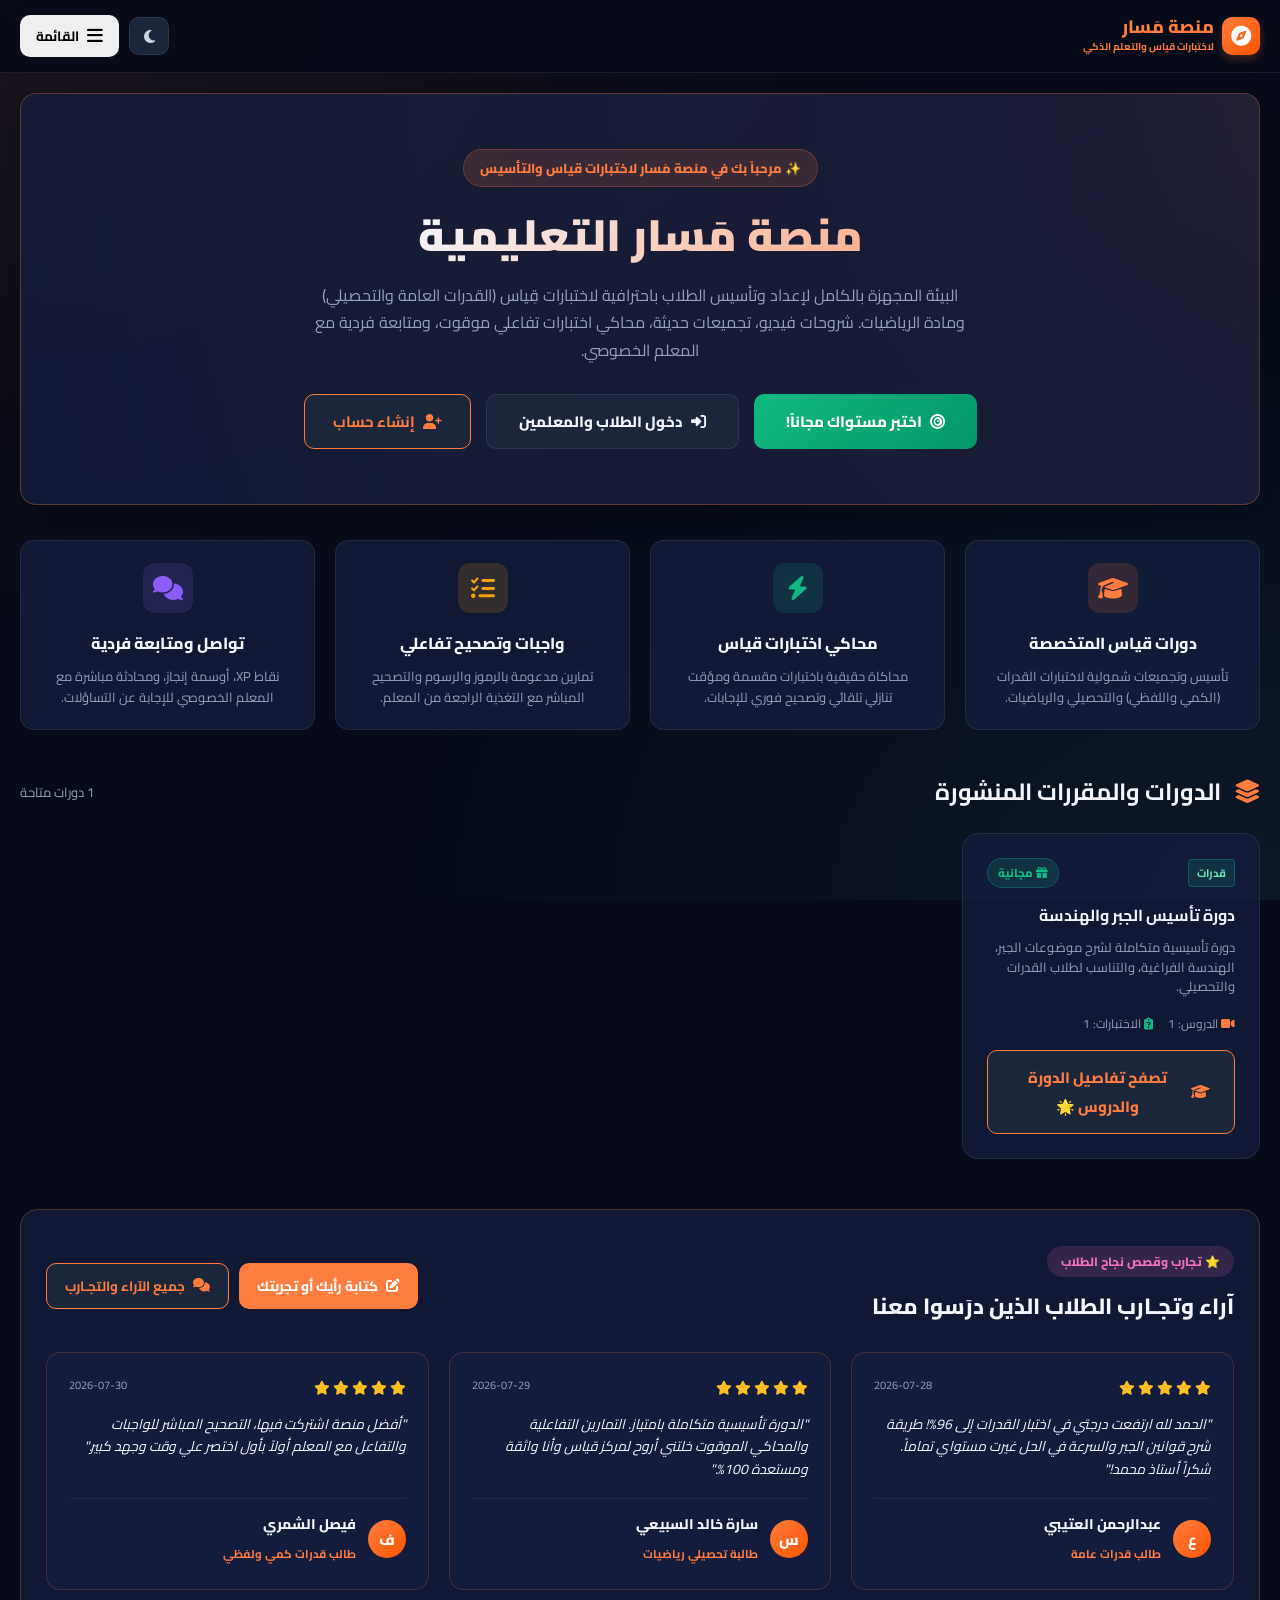
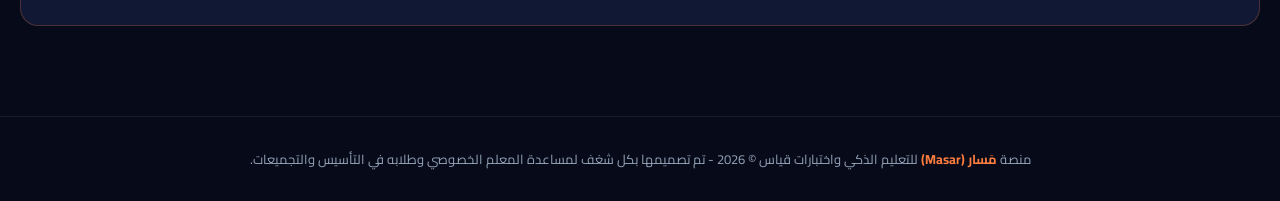
==== commit 69b18f43: "Update index.html via PowerShell" ====
--- a/index.html
+++ b/index.html
@@ -53,7 +53,7 @@
     <script src="https://cdn.jsdelivr.net/npm/katex@0.16.8/dist/katex.min.js"></script>
     <script src="https://cdn.jsdelivr.net/npm/katex@0.16.8/dist/contrib/auto-render.min.js"></script>
     <!-- Main Style Sheet -->
-    <link rel="stylesheet" href="style.css?v=v1790030875595">
+    <link rel="stylesheet" href="style.css?v=v1790031082301">
 </head>
 <body>
     <!-- Global Loading Overlay -->
@@ -2220,7 +2220,7 @@
     <div class="toast-container" id="toast-container"></div>
 
     <!-- Main JavaScript Logic -->
-    <script src="app.js?v=v1790030875595"></script>
+    <script src="app.js?v=v1790031082301"></script>
     <script>
         // Unregister any legacy cached ServiceWorkers
         if ('serviceWorker' in navigator) {
--- a/style.css
+++ b/style.css
@@ -1,5 +1,6 @@
 @import url('https://fonts.googleapis.com/css2?family=Cairo:wght@300;400;500;600;700;800&display=swap');
 
+/* === Dark Theme (default) === */
 :root {
     --bg-dark: #070B19;
     --bg-card: rgba(20, 30, 62, 0.75);
@@ -12,7 +13,7 @@
     --accent-orange-glow: rgba(255, 125, 63, 0.25);
     --text-main: #F4F6FC;
     --text-muted: #94A3B8;
-    --text-orange: #FFA07A;
+    --text-orange: #FF7D3F;
     --success: #10B981;
     --success-glow: rgba(16, 185, 129, 0.15);
     --warning: #F59E0B;
@@ -22,6 +23,78 @@
     --purple-xp: #8B5CF6;
     --font-cairo: 'Cairo', sans-serif;
     --transition: all 0.3s cubic-bezier(0.4, 0, 0.2, 1);
+    --theme-icon-color: #CBD5E1;
+    --header-bg: rgba(7, 11, 25, 0.95);
+    --input-bg: rgba(255,255,255,0.05);
+    --shadow-color: rgba(0,0,0,0.4);
+}
+
+/* === Light Gray Theme === */
+[data-theme='light'] {
+    --bg-dark: #EAECF0;
+    --bg-card: rgba(255, 255, 255, 0.92);
+    --bg-card-hover: rgba(245, 246, 250, 0.98);
+    --border-color: rgba(0, 0, 0, 0.10);
+    --primary-navy: #F0F2F5;
+    --primary-light-navy: #E2E5EA;
+    --accent-orange: #E8612A;
+    --accent-orange-hover: #C9511F;
+    --accent-orange-glow: rgba(232, 97, 42, 0.18);
+    --text-main: #1A202C;
+    --text-muted: #5A6478;
+    --text-orange: #C84B11;
+    --success: #059669;
+    --success-glow: rgba(5, 150, 105, 0.12);
+    --warning: #D97706;
+    --warning-glow: rgba(217, 119, 6, 0.12);
+    --danger: #DC2626;
+    --danger-glow: rgba(220, 38, 38, 0.12);
+    --purple-xp: #7C3AED;
+    --theme-icon-color: #D97706;
+    --header-bg: rgba(234, 236, 240, 0.97);
+    --input-bg: rgba(0,0,0,0.04);
+    --shadow-color: rgba(0,0,0,0.10);
+}
+
+[data-theme='light'] body {
+    background-color: var(--bg-dark);
+    background-image:
+        radial-gradient(at 0% 0%, rgba(232, 97, 42, 0.07) 0px, transparent 50%),
+        radial-gradient(at 100% 100%, rgba(200, 210, 230, 0.6) 0px, transparent 50%);
+}
+
+[data-theme='light'] .glass-card {
+    background: var(--bg-card);
+    border-color: var(--border-color);
+    box-shadow: 0 4px 20px var(--shadow-color);
+}
+
+[data-theme='light'] header {
+    background: var(--header-bg) !important;
+    border-bottom: 1px solid var(--border-color);
+}
+
+[data-theme='light'] input,
+[data-theme='light'] textarea,
+[data-theme='light'] select {
+    background: var(--input-bg) !important;
+    color: var(--text-main) !important;
+    border-color: var(--border-color) !important;
+}
+
+[data-theme='light'] .btn-secondary {
+    background: rgba(0,0,0,0.07);
+    color: var(--text-main);
+    border-color: var(--border-color);
+}
+
+[data-theme='light'] .modal-content {
+    background: #F5F6FA;
+    color: var(--text-main);
+}
+
+[data-theme='light'] .modal-overlay {
+    background: rgba(0,0,0,0.35);
 }
 
 * {
@@ -41,6 +114,7 @@
     min-height: 100vh;
     direction: rtl;
     overflow-x: hidden;
+    transition: background-color 0.4s ease, color 0.4s ease;
 }
 
 /* Animations */
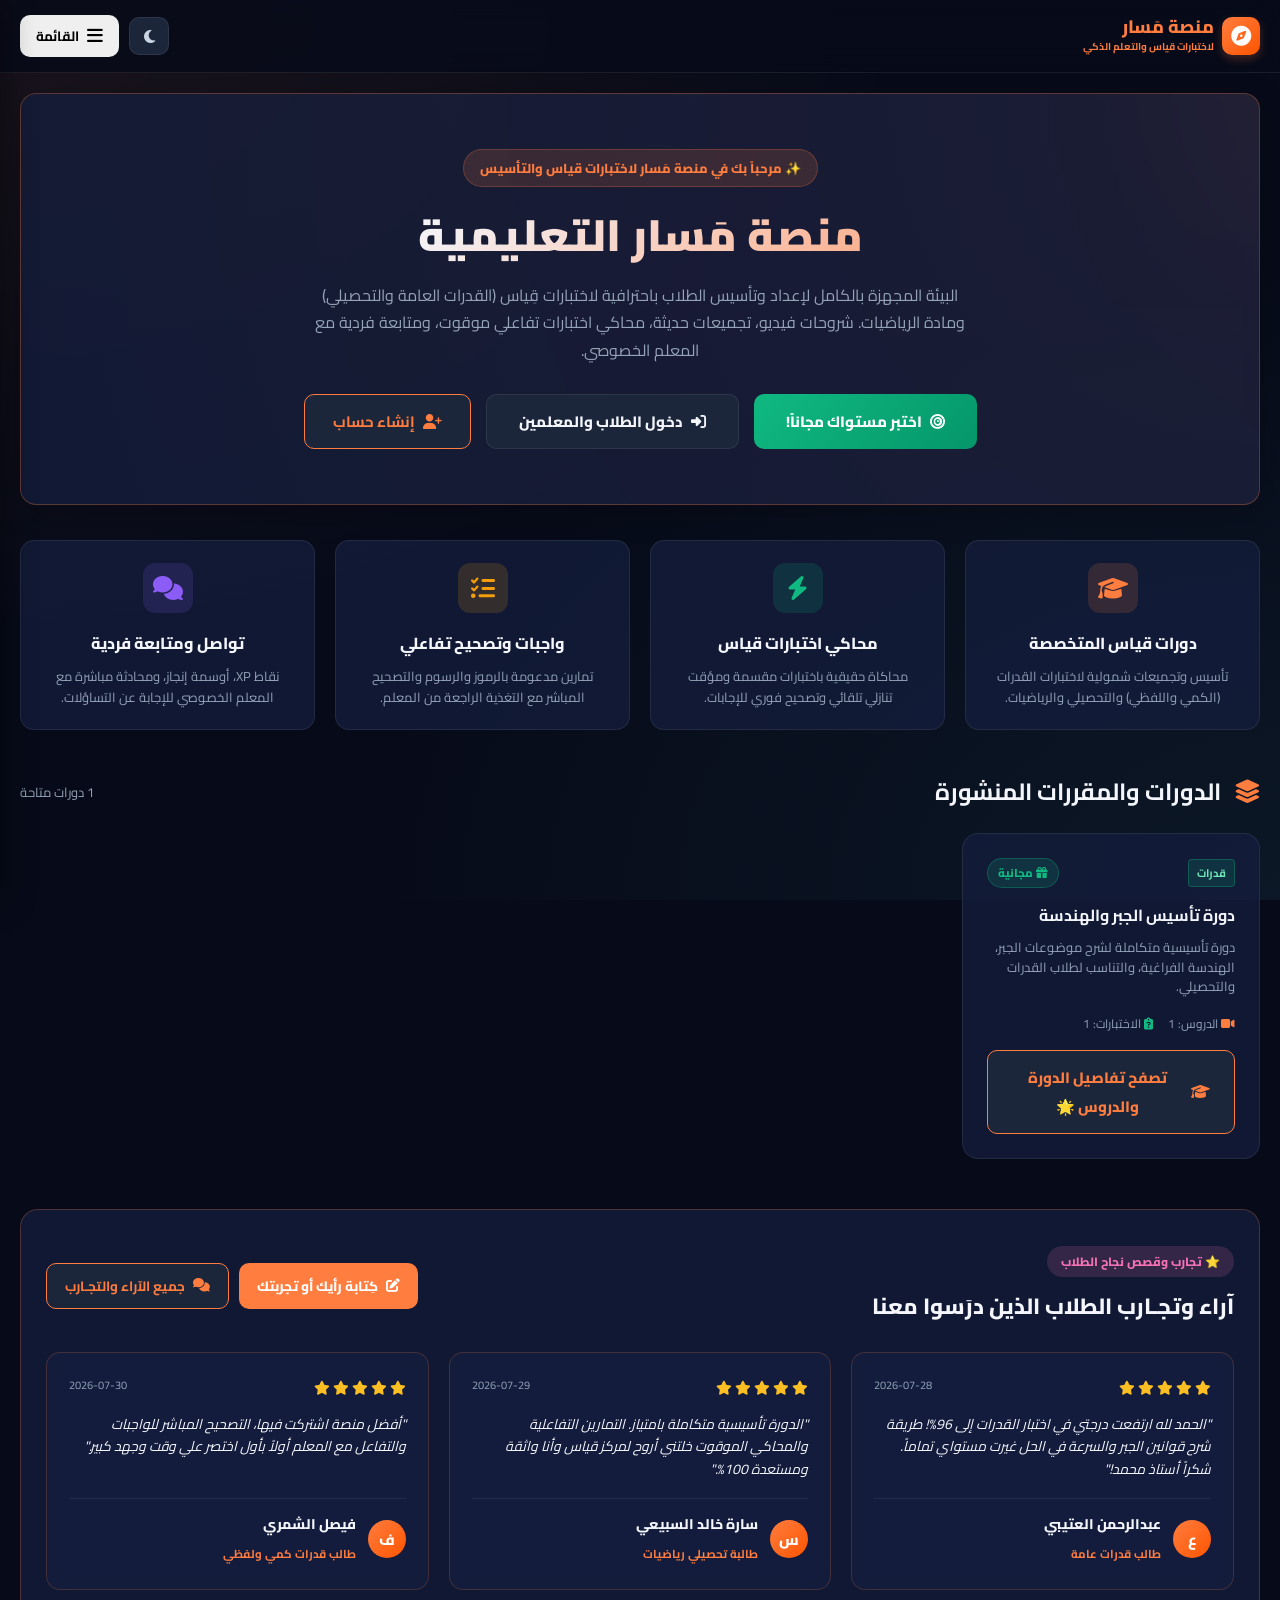
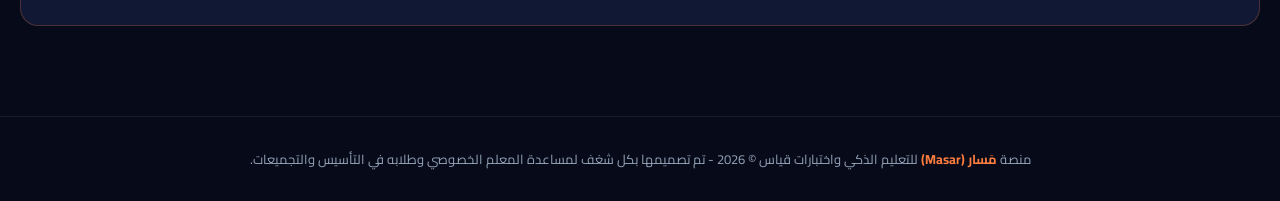
==== commit 20ecbd47: "Update index.html via PowerShell" ====
--- a/index.html
+++ b/index.html
@@ -53,7 +53,7 @@
     <script src="https://cdn.jsdelivr.net/npm/katex@0.16.8/dist/katex.min.js"></script>
     <script src="https://cdn.jsdelivr.net/npm/katex@0.16.8/dist/contrib/auto-render.min.js"></script>
     <!-- Main Style Sheet -->
-    <link rel="stylesheet" href="style.css?v=v1790031082301">
+    <link rel="stylesheet" href="style.css?v=v1790031249785">
 </head>
 <body>
     <!-- Global Loading Overlay -->
@@ -2120,25 +2120,42 @@
         منصة <span>مَسار (Masar)</span> للتعليم الذكي واختبارات قياس © 2026 - تم تصميمها بكل شغف لمساعدة المعلم الخصوصي وطلابه في التأسيس والتجميعات.
     </footer>
 
-    <!-- MODAL (Side Drawer Only): HAMBURGER DRAWER MENU -->
-    <div id="hamburger-drawer-modal" class="modal-overlay">
-        <div class="modal-content">
-            <div style="background: linear-gradient(135deg, rgba(255, 125, 63, 0.2), rgba(16, 185, 129, 0.1)); padding: 22px 18px 18px 18px; border-bottom: 1px solid var(--border-color); position: relative;">
-                <button type="button" class="close-modal-btn" onclick="closeModal('hamburger-drawer-modal')" style="position: absolute; left: 15px; top: 15px; background: rgba(255,255,255,0.08); width: 34px; height: 34px; border-radius: 50%; display: flex; align-items: center; justify-content: center; color: var(--text-main); font-size: 20px; border: 1px solid var(--border-color); cursor: pointer;">&times;</button>
-                <div style="display: flex; align-items: center; gap: 12px; margin-top: 10px;">
-                    <div id="drawer-user-avatar" style="width: 46px; height: 46px; border-radius: 50%; background: linear-gradient(135deg, var(--accent-orange), #FF5500); color: white; display: flex; align-items: center; justify-content: center; font-weight: 800; font-size: 19px; box-shadow: 0 4px 12px rgba(255,125,63,0.3); flex-shrink: 0;">
-                        <i class="fa-solid fa-compass"></i>
-                    </div>
-                    <div style="flex: 1; min-width: 0;">
-                        <h4 id="drawer-user-name" style="font-size: 16px; font-weight: 800; color: var(--text-main); margin-bottom: 3px; white-space: nowrap; overflow: hidden; text-overflow: ellipsis;">منصة مَسار التعليمية</h4>
-                        <span id="drawer-user-status" style="font-size: 11.5px; color: var(--text-orange); font-weight: 700; display: block; white-space: nowrap; overflow: hidden; text-overflow: ellipsis;">دليل دورات واختبارات قياس والتأسيس</span>
-                    </div>
-                </div>
-            </div>
-
-            <div style="padding: 18px 15px; flex: 1; overflow-y: auto;" id="drawer-menu-options">
-                <!-- Populated dynamically based on user state -->
-            </div>
+    <!-- SIDE DRAWER MENU (slides from left) -->
+    <div id="hamburger-drawer-overlay" onclick="closeDrawerMenu()" style="position:fixed;inset:0;background:rgba(0,0,0,0.5);z-index:9998;opacity:0;visibility:hidden;transition:opacity 0.35s ease,visibility 0.35s ease;"></div>
+
+    <div id="hamburger-drawer-panel" style="
+        position: fixed;
+        top: 0;
+        left: 0;
+        height: 100vh;
+        width: 300px;
+        max-width: 85vw;
+        background: var(--bg-dark);
+        border-right: 1px solid var(--border-color);
+        z-index: 9999;
+        display: flex;
+        flex-direction: column;
+        transform: translateX(-100%);
+        transition: transform 0.35s cubic-bezier(0.4, 0, 0.2, 1);
+        box-shadow: 4px 0 30px rgba(0,0,0,0.4);
+    ">
+        <!-- Drawer Header -->
+        <div style="background: linear-gradient(135deg, rgba(255, 125, 63, 0.2), rgba(16, 185, 129, 0.1)); padding: 22px 18px 18px 18px; border-bottom: 1px solid var(--border-color); position: relative; flex-shrink: 0;">
+            <button type="button" onclick="closeDrawerMenu()" style="position: absolute; top: 15px; left: 15px; background: rgba(255,255,255,0.08); width: 34px; height: 34px; border-radius: 50%; display: flex; align-items: center; justify-content: center; color: var(--text-main); font-size: 20px; border: 1px solid var(--border-color); cursor: pointer;">&times;</button>
+            <div style="display: flex; align-items: center; gap: 12px; margin-top: 10px;">
+                <div id="drawer-user-avatar" style="width: 46px; height: 46px; border-radius: 50%; background: linear-gradient(135deg, var(--accent-orange), #FF5500); color: white; display: flex; align-items: center; justify-content: center; font-weight: 800; font-size: 19px; box-shadow: 0 4px 12px rgba(255,125,63,0.3); flex-shrink: 0;">
+                    <i class="fa-solid fa-compass"></i>
+                </div>
+                <div style="flex: 1; min-width: 0;">
+                    <h4 id="drawer-user-name" style="font-size: 16px; font-weight: 800; color: var(--text-main); margin-bottom: 3px; white-space: nowrap; overflow: hidden; text-overflow: ellipsis;">منصة مَسار التعليمية</h4>
+                    <span id="drawer-user-status" style="font-size: 11.5px; color: var(--text-orange); font-weight: 700; display: block; white-space: nowrap; overflow: hidden; text-overflow: ellipsis;">دليل دورات واختبارات قياس والتأسيس</span>
+                </div>
+            </div>
+        </div>
+
+        <!-- Drawer Items -->
+        <div style="padding: 18px 15px; flex: 1; overflow-y: auto;" id="drawer-menu-options">
+            <!-- Populated dynamically -->
         </div>
     </div>
 
@@ -2220,7 +2237,7 @@
     <div class="toast-container" id="toast-container"></div>
 
     <!-- Main JavaScript Logic -->
-    <script src="app.js?v=v1790031082301"></script>
+    <script src="app.js?v=v1790031249785"></script>
     <script>
         // Unregister any legacy cached ServiceWorkers
         if ('serviceWorker' in navigator) {
--- a/style.css
+++ b/style.css
@@ -1357,3 +1357,233 @@
     width: 25px;
     text-align: center;
 }
+
+/* ==============================================
+   RESPONSIVE DESIGN - FULL COVERAGE
+   Desktop (>1024px) / Tablet (768-1024px) / Mobile (<768px)
+   ============================================== */
+
+/* ---- TABLET (768px - 1024px) ---- */
+@media (max-width: 1024px) {
+    .container {
+        padding: 0 16px;
+    }
+
+    .stats-row {
+        grid-template-columns: repeat(2, 1fr);
+    }
+
+    .hero-section {
+        padding: 40px 20px !important;
+    }
+
+    .dashboard-grid {
+        grid-template-columns: 1fr;
+        gap: 16px;
+    }
+
+    .nav-container {
+        padding: 12px 16px;
+    }
+}
+
+/* ---- MOBILE (<768px) ---- */
+@media (max-width: 768px) {
+
+    /* Header */
+    .nav-container {
+        padding: 10px 14px;
+    }
+
+    .logo {
+        font-size: 18px !important;
+    }
+
+    .logo-icon {
+        width: 32px !important;
+        height: 32px !important;
+        font-size: 15px !important;
+    }
+
+    .user-badge {
+        font-size: 11px;
+        padding: 5px 8px;
+        max-width: 140px;
+        overflow: hidden;
+        text-overflow: ellipsis;
+        white-space: nowrap;
+    }
+
+    #header-user-name {
+        max-width: 120px;
+        overflow: hidden;
+        text-overflow: ellipsis;
+        white-space: nowrap;
+        font-size: 11px;
+    }
+
+    /* Hero Section */
+    .hero-section {
+        padding: 30px 16px !important;
+        margin-bottom: 20px !important;
+    }
+
+    .hero-section h1 {
+        font-size: 24px !important;
+    }
+
+    .hero-section p {
+        font-size: 14px !important;
+    }
+
+    .hero-buttons {
+        flex-direction: column;
+        gap: 10px;
+    }
+
+    .hero-buttons .btn {
+        width: 100%;
+        text-align: center;
+    }
+
+    /* Stats Row */
+    .stats-row {
+        grid-template-columns: repeat(2, 1fr);
+        gap: 12px;
+    }
+
+    .stat-card {
+        padding: 14px;
+        gap: 10px;
+    }
+
+    .stat-icon {
+        width: 40px;
+        height: 40px;
+    }
+
+    .stat-number {
+        font-size: 20px !important;
+    }
+
+    /* Dashboard Grid */
+    .dashboard-grid {
+        grid-template-columns: 1fr;
+        gap: 14px;
+        margin-top: 14px;
+    }
+
+    /* Glass Cards */
+    .glass-card {
+        padding: 16px !important;
+        border-radius: 14px !important;
+    }
+
+    /* Tabs */
+    .tab-list {
+        gap: 6px;
+        flex-wrap: wrap;
+        justify-content: center;
+    }
+
+    .tab-btn {
+        padding: 8px 12px !important;
+        font-size: 12px !important;
+    }
+
+    /* Buttons */
+    .btn {
+        padding: 9px 14px;
+        font-size: 13px;
+    }
+
+    /* Modals */
+    .modal-content {
+        width: 95% !important;
+        max-width: 95vw !important;
+        padding: 20px 16px !important;
+        border-radius: 16px !important;
+        max-height: 90vh;
+        overflow-y: auto;
+    }
+
+    /* Forms */
+    .form-group label {
+        font-size: 13px;
+    }
+
+    .form-group input,
+    .form-group select,
+    .form-group textarea {
+        font-size: 14px;
+        padding: 10px 12px;
+    }
+
+    /* Tables */
+    table {
+        font-size: 12px;
+    }
+
+    th, td {
+        padding: 8px 6px !important;
+    }
+
+    /* Leaderboard */
+    .leaderboard-item {
+        padding: 10px 12px;
+        font-size: 13px;
+    }
+
+    /* Student / Teacher tab sections */
+    .section-tab-content {
+        padding: 12px 0;
+    }
+
+    /* Assignment cards */
+    .assignment-card {
+        padding: 14px !important;
+    }
+
+    /* Hamburger button text hide on very small screens */
+    @media (max-width: 400px) {
+        #hamburger-menu-btn span {
+            display: none;
+        }
+    }
+
+    /* Global loading overlay text */
+    .loading-text {
+        font-size: 14px;
+    }
+}
+
+/* ---- VERY SMALL MOBILE (<400px) ---- */
+@media (max-width: 400px) {
+    .stats-row {
+        grid-template-columns: 1fr 1fr;
+        gap: 8px;
+    }
+
+    .stat-card {
+        padding: 10px;
+        flex-direction: column;
+        text-align: center;
+        gap: 6px;
+    }
+
+    #hamburger-menu-btn span {
+        display: none;
+    }
+
+    .nav-container {
+        padding: 8px 10px;
+    }
+
+    .logo {
+        font-size: 16px !important;
+    }
+
+    .glass-card {
+        padding: 12px !important;
+    }
+}
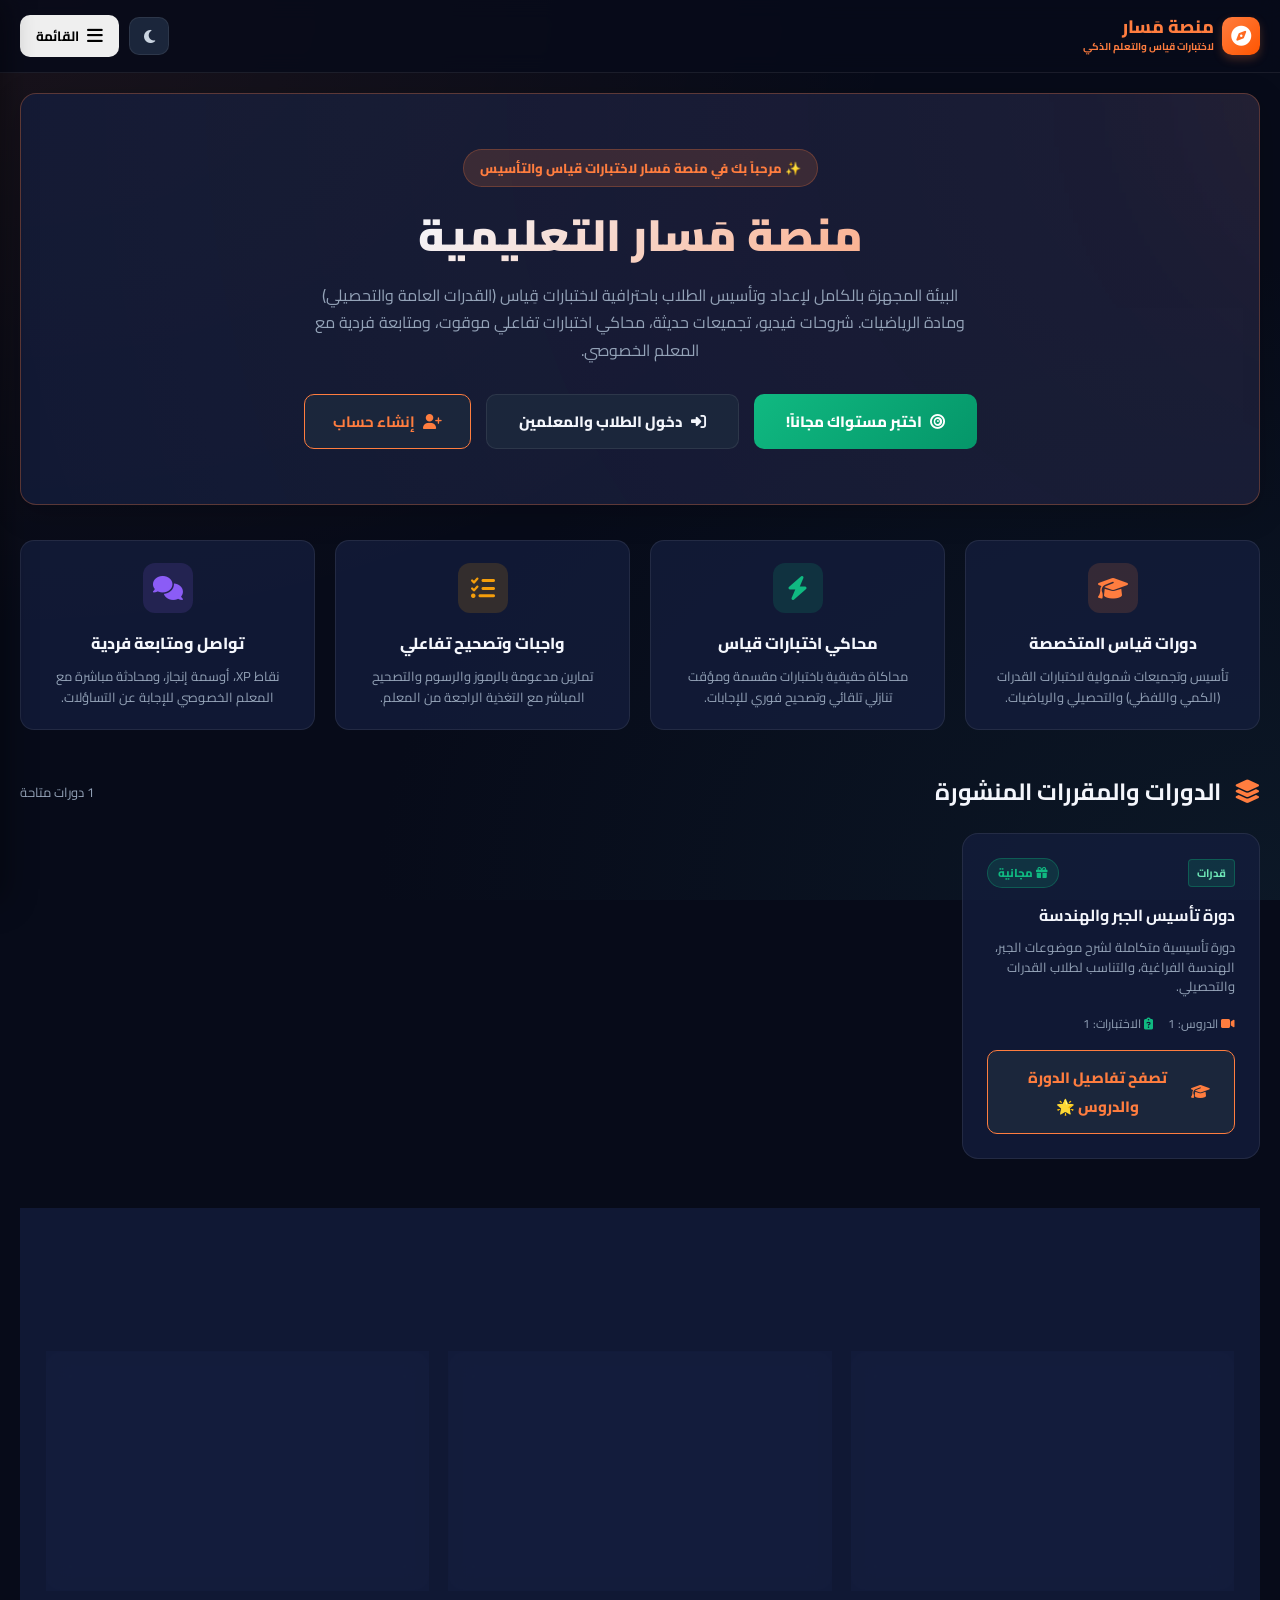
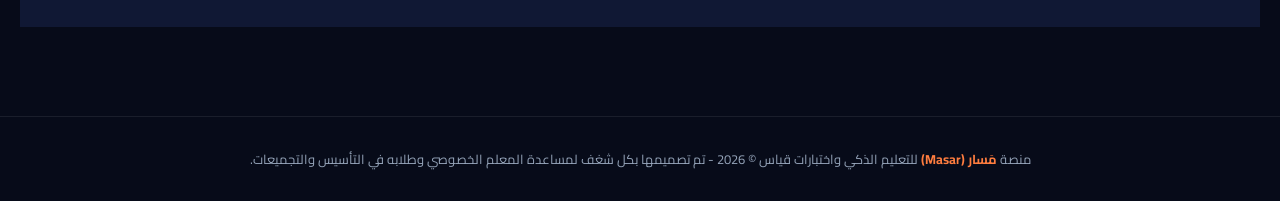
==== commit 707a0a3f: "Update index.html via PowerShell" ====
--- a/index.html
+++ b/index.html
@@ -53,7 +53,7 @@
     <script src="https://cdn.jsdelivr.net/npm/katex@0.16.8/dist/katex.min.js"></script>
     <script src="https://cdn.jsdelivr.net/npm/katex@0.16.8/dist/contrib/auto-render.min.js"></script>
     <!-- Main Style Sheet -->
-    <link rel="stylesheet" href="style.css?v=v1790031249785">
+    <link rel="stylesheet" href="style.css?v=v1790031729372">
 </head>
 <body>
     <!-- Global Loading Overlay -->
@@ -1646,6 +1646,23 @@
                     </button>
                 </div>
 
+                <!-- Instructor & Thumbnail Row -->
+                <div style="display: flex; align-items: center; gap: 18px; margin-bottom: 20px; flex-wrap: wrap;">
+                    <!-- Thumbnail -->
+                    <div id="s-course-thumbnail-wrapper" style="width: 130px; height: 86px; border-radius: 12px; overflow: hidden; background: rgba(255,125,63,0.08); border: 1px solid var(--border-color); flex-shrink: 0; display: flex; align-items: center; justify-content: center;">
+                        <img id="s-course-thumbnail-img" src="" alt="غلاف الدورة" style="width:100%;height:100%;object-fit:cover;display:none;">
+                        <i id="s-course-thumbnail-placeholder" class="fa-solid fa-photo-film" style="font-size: 30px; color: var(--text-muted);"></i>
+                    </div>
+                    <!-- Instructor -->
+                    <div>
+                        <div style="font-size: 11px; color: var(--text-muted); margin-bottom: 5px; text-transform: uppercase; letter-spacing: 1px;">المدرس</div>
+                        <div style="display: flex; align-items: center; gap: 10px;">
+                            <div id="s-course-instructor-avatar" style="width: 36px; height: 36px; border-radius: 50%; background: linear-gradient(135deg, var(--accent-orange), #FF5500); color: white; display: flex; align-items: center; justify-content: center; font-size: 15px; font-weight: 800; flex-shrink: 0;">م</div>
+                            <span id="s-course-instructor-name" style="font-size: 16px; font-weight: 800; color: var(--text-main);">أ.محمد علي</span>
+                        </div>
+                    </div>
+                </div>
+
                 <!-- Quick Stats Row (عدد الدروس والاختبارات والسعر) -->
                 <div style="display: grid; grid-template-columns: repeat(auto-fit, minmax(200px, 1fr)); gap: 14px; margin-bottom: 22px;">
                     <div style="background: rgba(0,0,0,0.2); border: 1px solid var(--border-color); padding: 14px; border-radius: 12px; display: flex; align-items: center; gap: 12px;">
@@ -1671,17 +1688,35 @@
                             <div style="font-size: 16px; font-weight: 800; color: var(--warning);" id="s-course-stat-price">مجانية</div>
                         </div>
                     </div>
-                </div>
-
-                <!-- Course Detailed Description & Included Features Box -->
-                <div style="background: rgba(255,255,255,0.02); border: 1px solid var(--border-color); border-radius: 12px; padding: 20px; margin-bottom: 25px;">
+
+                    <!-- Instructor Stat -->
+                    <div style="background: rgba(0,0,0,0.2); border: 1px solid var(--border-color); padding: 14px; border-radius: 12px; display: flex; align-items: center; gap: 12px;">
+                        <div style="width: 42px; height: 42px; border-radius: 10px; background: rgba(139,92,246,0.15); color: var(--purple-xp); display: flex; align-items: center; justify-content: center; font-size: 20px;"><i class="fa-solid fa-user-tie"></i></div>
+                        <div>
+                            <div style="font-size: 12px; color: var(--text-muted);">المدرس</div>
+                            <div style="font-size: 15px; font-weight: 800; color: var(--text-main);" id="s-course-stat-instructor">أ.محمد علي</div>
+                        </div>
+                    </div>
+                </div>
+
+                <!-- Course Detailed Description -->
+                <div style="background: rgba(255,255,255,0.02); border: 1px solid var(--border-color); border-radius: 12px; padding: 20px; margin-bottom: 20px;">
                     <h4 style="font-size: 15px; font-weight: 800; color: var(--text-orange); margin-bottom: 10px; display: flex; align-items: center; gap: 8px;">
                         <i class="fa-solid fa-circle-info"></i> تفاصيل ومميزات الدورة وما تشمله:
                     </h4>
                     <p id="s-course-description-text" style="font-size: 14.5px; color: var(--text-main); line-height: 1.7; white-space: pre-line; margin: 0;"></p>
                 </div>
-                
-                <!-- NEW: Subscription View -->
+
+                <!-- Course Sections -->
+                <div id="s-course-sections-wrapper" style="margin-bottom: 20px; display: none;">
+                    <h4 style="font-size: 15px; font-weight: 800; color: var(--text-orange); margin-bottom: 12px; display: flex; align-items: center; gap: 8px;">
+                        <i class="fa-solid fa-layer-group"></i> أقسام ووحدات الدورة:
+                    </h4>
+                    <div id="s-course-sections-list" style="display: flex; flex-wrap: wrap; gap: 10px;">
+                    </div>
+                </div>
+
+                <!-- Subscription View -->
                 <div id="s-course-subscription-view" style="display: none; text-align: center; padding: 40px; background: rgba(0,0,0,0.2); border-radius: 14px; border: 1px solid var(--border-color); margin-bottom: 25px;">
                     <i class="fa-solid fa-lock" style="font-size: 40px; color: var(--text-muted); margin-bottom: 15px;"></i>
                     <h3 style="font-size: 20px; font-weight: 800; margin-bottom: 10px;">عذراً، أنت غير مشترك في هذه الدورة!</h3>
@@ -1725,6 +1760,16 @@
                                 <i class="fa-solid fa-clipboard-question"></i> الاختبارات التفاعلية:
                             </h4>
                             <div class="list-container" id="s-course-quizzes-list" style="gap: 10px;">
+                                <!-- Populated dynamically -->
+                            </div>
+                        </div>
+
+                        <!-- PDF Resources -->
+                        <div style="margin-top: 10px;" id="s-course-pdf-section">
+                            <h4 style="font-size: 15px; color: var(--purple-xp); margin-bottom: 10px; border-bottom: 1px dashed var(--border-color); padding-bottom: 6px; font-weight: 800;">
+                                <i class="fa-solid fa-file-pdf"></i> ملفات PDF والمراجع:
+                            </h4>
+                            <div class="list-container" id="s-course-pdf-list" style="gap: 10px;">
                                 <!-- Populated dynamically -->
                             </div>
                         </div>
@@ -2237,7 +2282,7 @@
     <div class="toast-container" id="toast-container"></div>
 
     <!-- Main JavaScript Logic -->
-    <script src="app.js?v=v1790031249785"></script>
+    <script src="app.js?v=v1790031729372"></script>
     <script>
         // Unregister any legacy cached ServiceWorkers
         if ('serviceWorker' in navigator) {
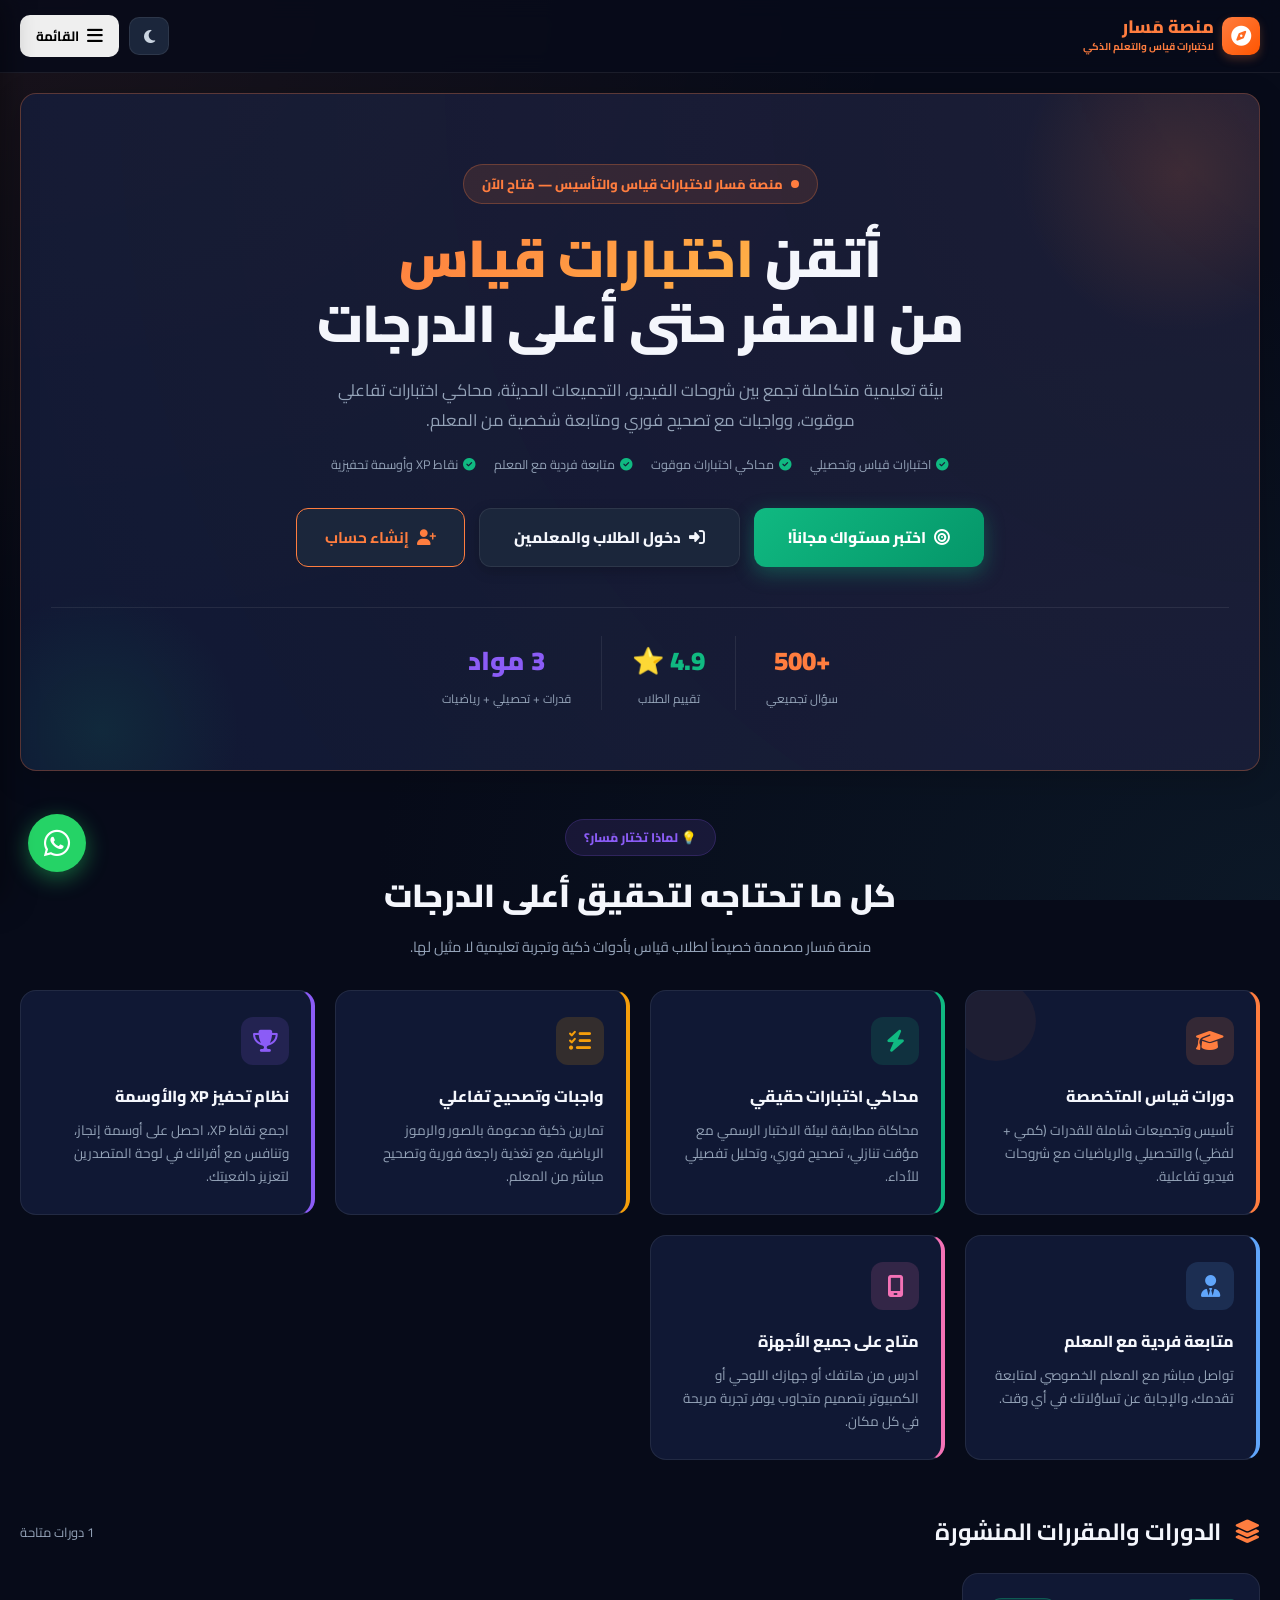
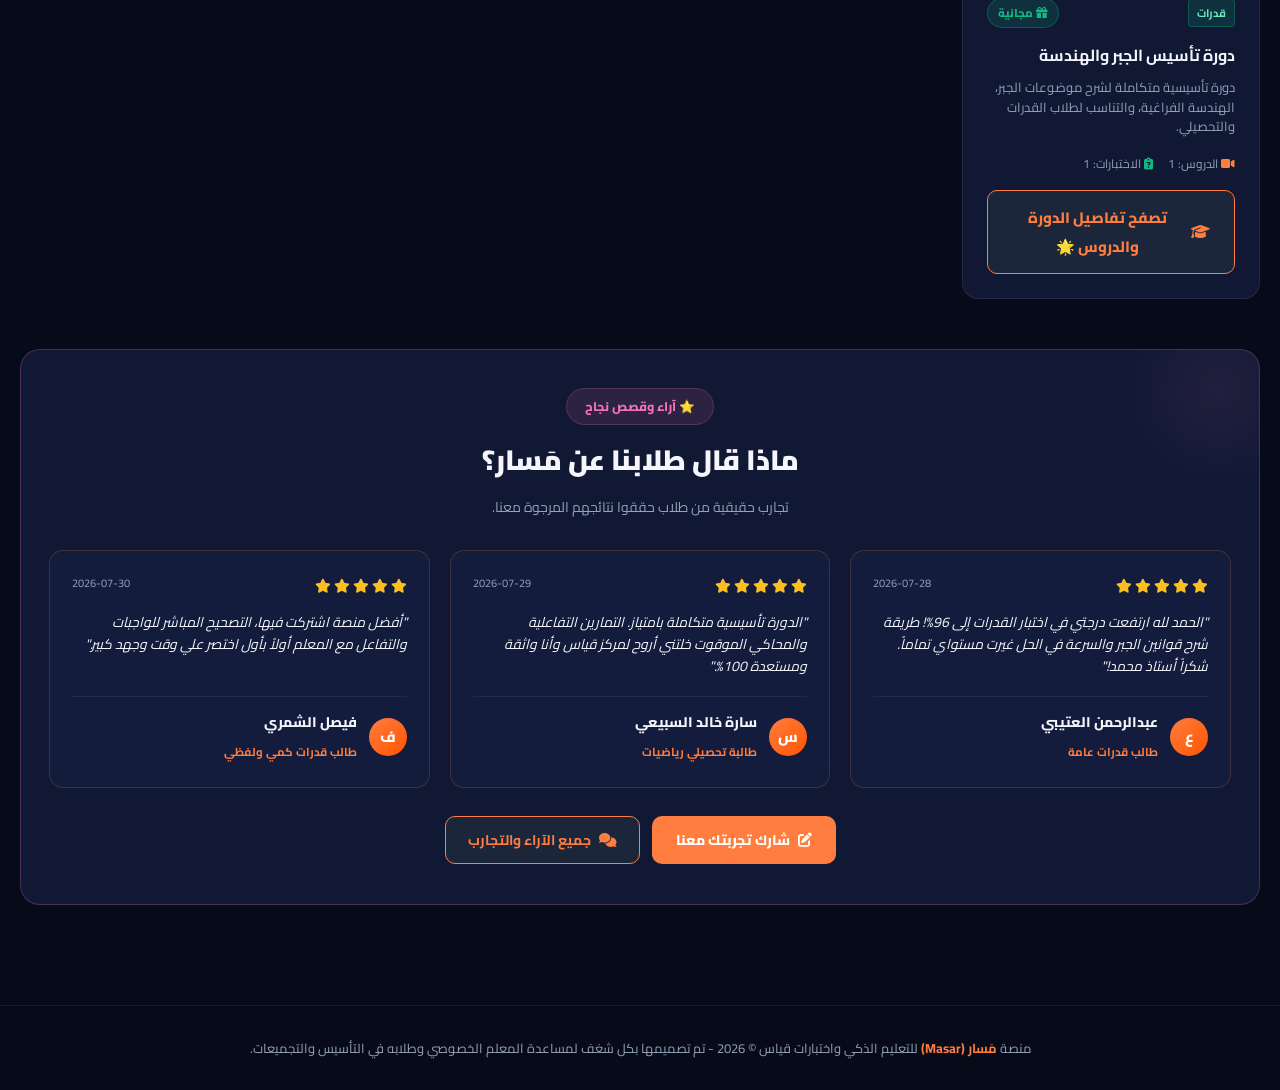
==== commit 345e192c: "Update index.html via PowerShell" ====
--- a/index.html
+++ b/index.html
@@ -53,7 +53,7 @@
     <script src="https://cdn.jsdelivr.net/npm/katex@0.16.8/dist/katex.min.js"></script>
     <script src="https://cdn.jsdelivr.net/npm/katex@0.16.8/dist/contrib/auto-render.min.js"></script>
     <!-- Main Style Sheet -->
-    <link rel="stylesheet" href="style.css?v=v1790031729372">
+    <link rel="stylesheet" href="style.css?v=v1790032596959">
 </head>
 <body>
     <!-- Global Loading Overlay -->
@@ -107,103 +107,188 @@
         
         <!-- 0. LANDING PAGE VIEW -->
         <section id="landing-view" class="fade-in">
-            <!-- Hero Banner -->
-            <div class="glass-card hero-section" style="text-align: center; padding: 55px 25px; margin-bottom: 35px; position: relative; overflow: hidden; border-color: rgba(255, 125, 63, 0.3);">
-                <div class="hero-badge" style="display: inline-block; background: rgba(255, 125, 63, 0.15); color: var(--accent-orange); padding: 6px 16px; border-radius: 30px; font-weight: 800; font-size: 13px; margin-bottom: 20px; border: 1px solid rgba(255, 125, 63, 0.25);">
-                    ✨ مرحباً بك في منصة مَسار لاختبارات قياس والتأسيس
-                </div>
-                <h1 style="font-size: clamp(28px, 5vw, 44px); font-weight: 900; margin-bottom: 18px; background: linear-gradient(135deg, var(--text-main) 30%, var(--text-orange)); -webkit-background-clip: text; -webkit-text-fill-color: transparent; line-height: 1.3;">
-                    منصة مَسار التعليمية
+
+            <!-- ======================== HERO SECTION (PREMIUM) ======================== -->
+            <div class="hero-section glass-card" style="text-align: center; padding: 70px 30px 60px; margin-bottom: 50px; position: relative; overflow: hidden; border-color: rgba(255,125,63,0.3);">
+
+                <!-- Decorative background glow blobs -->
+                <div style="position:absolute;top:-80px;right:-80px;width:320px;height:320px;border-radius:50%;background:radial-gradient(circle,rgba(255,125,63,0.15),transparent 70%);pointer-events:none;"></div>
+                <div style="position:absolute;bottom:-100px;left:-60px;width:280px;height:280px;border-radius:50%;background:radial-gradient(circle,rgba(16,185,129,0.10),transparent 70%);pointer-events:none;"></div>
+
+                <!-- Badge -->
+                <div style="display:inline-flex;align-items:center;gap:8px;background:rgba(255,125,63,0.12);color:var(--accent-orange);padding:7px 18px;border-radius:30px;font-weight:800;font-size:13px;margin-bottom:22px;border:1px solid rgba(255,125,63,0.28);">
+                    <span style="width:8px;height:8px;border-radius:50%;background:var(--accent-orange);display:inline-block;animation:statusPulse 2s infinite;"></span>
+                    منصة مَسار لاختبارات قياس والتأسيس — مُتاح الآن
+                </div>
+
+                <!-- Headline -->
+                <h1 style="font-size:clamp(30px,5.5vw,52px);font-weight:900;margin-bottom:20px;line-height:1.25;color:var(--text-main);">
+                    أتقن
+                    <span style="background:linear-gradient(135deg,var(--accent-orange),#FFB347);-webkit-background-clip:text;-webkit-text-fill-color:transparent;background-clip:text;">
+                        اختبارات قياس
+                    </span>
+                    <br>من الصفر حتى أعلى الدرجات
                 </h1>
-                <p style="font-size: 16px; color: var(--text-muted); max-width: 680px; margin: 0 auto 30px auto; line-height: 1.7;">
-                    البيئة المجهزة بالكامل لإعداد وتأسيس الطلاب باحترافية لاختبارات قِياس (القدرات العامة والتحصيلي) ومادة الرياضيات. شروحات فيديو، تجميعات حديثة، محاكي اختبارات تفاعلي موقوت، ومتابعة فردية مع المعلم الخصوصي.
+
+                <!-- Subheadline -->
+                <p style="font-size:16.5px;color:var(--text-muted);max-width:640px;margin:0 auto 18px;line-height:1.8;">
+                    بيئة تعليمية متكاملة تجمع بين شروحات الفيديو، التجميعات الحديثة، محاكي اختبارات تفاعلي موقوت، وواجبات مع تصحيح فوري ومتابعة شخصية من المعلم.
                 </p>
-                <div id="landing-hero-actions" style="display: flex; gap: 15px; justify-content: center; flex-wrap: wrap;">
-                    <button class="btn btn-primary" onclick="startPlacementTestHandler()" style="padding: 12px 32px; font-size: 15px; font-weight: 800; border-radius: 10px; background: linear-gradient(135deg, var(--success), #059669); border-color: #059669;">
+
+                <!-- Trust micro-badges -->
+                <div style="display:flex;justify-content:center;gap:18px;flex-wrap:wrap;margin-bottom:32px;">
+                    <span style="font-size:12.5px;color:var(--text-muted);display:flex;align-items:center;gap:5px;"><i class="fa-solid fa-circle-check" style="color:var(--success);"></i> اختبارات قياس وتحصيلي</span>
+                    <span style="font-size:12.5px;color:var(--text-muted);display:flex;align-items:center;gap:5px;"><i class="fa-solid fa-circle-check" style="color:var(--success);"></i> محاكي اختبارات موقوت</span>
+                    <span style="font-size:12.5px;color:var(--text-muted);display:flex;align-items:center;gap:5px;"><i class="fa-solid fa-circle-check" style="color:var(--success);"></i> متابعة فردية مع المعلم</span>
+                    <span style="font-size:12.5px;color:var(--text-muted);display:flex;align-items:center;gap:5px;"><i class="fa-solid fa-circle-check" style="color:var(--success);"></i> نقاط XP وأوسمة تحفيزية</span>
+                </div>
+
+                <!-- CTA Buttons -->
+                <div id="landing-hero-actions" style="display:flex;gap:14px;justify-content:center;flex-wrap:wrap;">
+                    <button class="btn btn-primary" onclick="startPlacementTestHandler()" style="padding:14px 34px;font-size:15.5px;font-weight:800;border-radius:12px;background:linear-gradient(135deg,var(--success),#059669);border-color:#059669;box-shadow:0 6px 20px rgba(16,185,129,0.35);">
                         <i class="fa-solid fa-bullseye"></i> <span id="hero-placement-btn-text">اختبر مستواك مجاناً!</span>
                     </button>
-                    <button class="btn btn-secondary" onclick="handleHeroPrimaryAction()" style="padding: 12px 32px; font-size: 15px; font-weight: 800; border-radius: 10px;">
+                    <button class="btn btn-secondary" onclick="handleHeroPrimaryAction()" style="padding:14px 34px;font-size:15.5px;font-weight:800;border-radius:12px;box-shadow:0 4px 14px rgba(0,0,0,0.2);">
                         <i class="fa-solid fa-right-to-bracket"></i> <span id="hero-primary-btn-text">دخول الطلاب والمعلمين</span>
                     </button>
-                    <button class="btn btn-secondary" onclick="openModal('student-register-modal')" style="padding: 12px 28px; font-size: 15px; font-weight: 700; border-color: var(--accent-orange); color: var(--accent-orange); border-radius: 10px;">
+                    <button class="btn btn-secondary" onclick="openModal('student-register-modal')" style="padding:14px 28px;font-size:15.5px;font-weight:700;border-color:var(--accent-orange);color:var(--accent-orange);border-radius:12px;">
                         <i class="fa-solid fa-user-plus"></i> إنشاء حساب
                     </button>
                 </div>
-            </div>
-
-            <!-- Platform Highlights / Why Masar -->
-            <div style="display: grid; grid-template-columns: repeat(auto-fit, minmax(240px, 1fr)); gap: 20px; margin-bottom: 40px;">
-                <div class="glass-card feature-card" style="padding: 22px; text-align: center; border-radius: 14px;">
-                    <div style="width: 50px; height: 50px; border-radius: 12px; background: rgba(255, 125, 63, 0.15); color: var(--accent-orange); display: flex; align-items: center; justify-content: center; font-size: 24px; margin: 0 auto 15px auto;">
-                        <i class="fa-solid fa-graduation-cap"></i>
-                    </div>
-                    <h4 style="font-size: 16px; font-weight: 800; margin-bottom: 8px; color: var(--text-main);">دورات قياس المتخصصة</h4>
-                    <p style="font-size: 13px; color: var(--text-muted); line-height: 1.6;">تأسيس وتجميعات شمولية لاختبارات القدرات (الكمي واللفظي) والتحصيلي والرياضيات.</p>
-                </div>
-
-                <div class="glass-card feature-card" style="padding: 22px; text-align: center; border-radius: 14px;">
-                    <div style="width: 50px; height: 50px; border-radius: 12px; background: rgba(16, 185, 129, 0.15); color: var(--success); display: flex; align-items: center; justify-content: center; font-size: 24px; margin: 0 auto 15px auto;">
-                        <i class="fa-solid fa-bolt"></i>
-                    </div>
-                    <h4 style="font-size: 16px; font-weight: 800; margin-bottom: 8px; color: var(--text-main);">محاكي اختبارات قياس</h4>
-                    <p style="font-size: 13px; color: var(--text-muted); line-height: 1.6;">محاكاة حقيقية باختبارات مقسمة ومؤقت تنازلي تلقائي وتصحيح فوري للإجابات.</p>
-                </div>
-
-                <div class="glass-card feature-card" style="padding: 22px; text-align: center; border-radius: 14px;">
-                    <div style="width: 50px; height: 50px; border-radius: 12px; background: rgba(245, 158, 11, 0.15); color: var(--warning); display: flex; align-items: center; justify-content: center; font-size: 24px; margin: 0 auto 15px auto;">
-                        <i class="fa-solid fa-list-check"></i>
-                    </div>
-                    <h4 style="font-size: 16px; font-weight: 800; margin-bottom: 8px; color: var(--text-main);">واجبات وتصحيح تفاعلي</h4>
-                    <p style="font-size: 13px; color: var(--text-muted); line-height: 1.6;">تمارين مدعومة بالرموز والرسوم والتصحيح المباشر مع التغذية الراجعة من المعلم.</p>
-                </div>
-
-                <div class="glass-card feature-card" style="padding: 22px; text-align: center; border-radius: 14px;">
-                    <div style="width: 50px; height: 50px; border-radius: 12px; background: rgba(139, 92, 246, 0.15); color: var(--purple-xp); display: flex; align-items: center; justify-content: center; font-size: 24px; margin: 0 auto 15px auto;">
-                        <i class="fa-solid fa-comments"></i>
-                    </div>
-                    <h4 style="font-size: 16px; font-weight: 800; margin-bottom: 8px; color: var(--text-main);">تواصل ومتابعة فردية</h4>
-                    <p style="font-size: 13px; color: var(--text-muted); line-height: 1.6;">نقاط XP، أوسمة إنجاز، ومحادثة مباشرة مع المعلم الخصوصي للإجابة عن التساؤلات.</p>
-                </div>
-            </div>
-
-            <!-- Courses Catalog Heading -->
-            <div class="section-title" style="margin-bottom: 20px;">
-                <h3><i class="fa-solid fa-layer-group" style="color: var(--accent-orange); margin-left: 8px;"></i> الدورات والمقررات المنشورة</h3>
-                <span id="landing-courses-count" style="font-size: 13px; color: var(--text-muted);">0 دورات متاحة</span>
-            </div>
-
-            <!-- Courses Grid -->
-            <div class="students-grid" id="landing-courses-grid" style="margin-bottom: 40px;">
-                <!-- Populated dynamically by JS -->
-            </div>
-
-            <!-- Student Reviews / Testimonials Section on Landing Page -->
-            <div id="landing-testimonials-section" style="margin-top: 50px; margin-bottom: 30px;">
-                <div class="glass-card" style="padding: 35px 25px; border-radius: 18px; border-color: rgba(255, 125, 63, 0.25);">
-                    <div style="display: flex; justify-content: space-between; align-items: center; flex-wrap: wrap; gap: 15px; margin-bottom: 25px;">
-                        <div>
-                            <span class="hero-badge" style="display: inline-block; background: rgba(244, 114, 182, 0.15); color: #F472B6; padding: 4px 14px; border-radius: 20px; font-size: 12px; font-weight: 800; margin-bottom: 8px;">
-                                ⭐ تجارب وقصص نجاح الطلاب
-                            </span>
-                            <h3 style="font-size: 22px; font-weight: 800; color: var(--text-main); margin: 0;">آراء وتجـارب الطلاب الذين درَسوا معنا</h3>
-                        </div>
-                        <div style="display: flex; gap: 10px; flex-wrap: wrap;">
-                            <button class="btn btn-primary" onclick="openAddTestimonialModal()" style="padding: 9px 18px; font-size: 13.5px; font-weight: 800; border-radius: 10px;">
-                                <i class="fa-solid fa-pen-to-square"></i> كِتابة رأيك أو تجربتك
-                            </button>
-                            <button class="btn btn-secondary" onclick="showTestimonialsView()" style="padding: 9px 18px; font-size: 13.5px; font-weight: 700; border-color: var(--accent-orange); color: var(--accent-orange); border-radius: 10px;">
-                                <i class="fa-solid fa-comments"></i> جميع الآراء والتجـارب
-                            </button>
-                        </div>
+
+                <!-- Bottom stats strip -->
+                <div style="display:flex;justify-content:center;gap:30px;flex-wrap:wrap;margin-top:40px;padding-top:28px;border-top:1px solid var(--border-color);">
+                    <div style="text-align:center;">
+                        <div style="font-size:26px;font-weight:900;color:var(--accent-orange);">+500</div>
+                        <div style="font-size:12px;color:var(--text-muted);margin-top:2px;">سؤال تجميعي</div>
+                    </div>
+                    <div style="width:1px;background:var(--border-color);"></div>
+                    <div style="text-align:center;">
+                        <div style="font-size:26px;font-weight:900;color:var(--success);">4.9 ⭐</div>
+                        <div style="font-size:12px;color:var(--text-muted);margin-top:2px;">تقييم الطلاب</div>
+                    </div>
+                    <div style="width:1px;background:var(--border-color);"></div>
+                    <div style="text-align:center;">
+                        <div style="font-size:26px;font-weight:900;color:var(--purple-xp);">3 مواد</div>
+                        <div style="font-size:12px;color:var(--text-muted);margin-top:2px;">قدرات + تحصيلي + رياضيات</div>
+                    </div>
+                </div>
+            </div>
+
+            <!-- ======================== WHY MASAR SECTION ======================== -->
+            <div style="margin-bottom:50px;">
+                <div style="text-align:center;margin-bottom:30px;">
+                    <span style="background:rgba(139,92,246,0.12);color:var(--purple-xp);padding:6px 18px;border-radius:20px;font-size:12.5px;font-weight:800;border:1px solid rgba(139,92,246,0.2);">💡 لماذا تختار مَسار؟</span>
+                    <h2 style="font-size:clamp(22px,4vw,32px);font-weight:900;color:var(--text-main);margin-top:14px;margin-bottom:8px;">كل ما تحتاجه لتحقيق أعلى الدرجات</h2>
+                    <p style="font-size:14.5px;color:var(--text-muted);max-width:520px;margin:0 auto;">منصة مَسار مصممة خصيصاً لطلاب قياس بأدوات ذكية وتجربة تعليمية لا مثيل لها.</p>
+                </div>
+
+                <div style="display:grid;grid-template-columns:repeat(auto-fit,minmax(260px,1fr));gap:20px;">
+
+                    <!-- Why 1 -->
+                    <div class="glass-card" style="padding:26px 22px;border-radius:16px;border-right:4px solid var(--accent-orange);position:relative;overflow:hidden;">
+                        <div style="position:absolute;top:-10px;left:-10px;width:80px;height:80px;border-radius:50%;background:rgba(255,125,63,0.06);pointer-events:none;"></div>
+                        <div style="width:48px;height:48px;border-radius:12px;background:rgba(255,125,63,0.15);color:var(--accent-orange);display:flex;align-items:center;justify-content:center;font-size:22px;margin-bottom:16px;">
+                            <i class="fa-solid fa-graduation-cap"></i>
+                        </div>
+                        <h4 style="font-size:16px;font-weight:800;color:var(--text-main);margin-bottom:8px;">دورات قياس المتخصصة</h4>
+                        <p style="font-size:13.5px;color:var(--text-muted);line-height:1.7;">تأسيس وتجميعات شاملة للقدرات (كمي + لفظي) والتحصيلي والرياضيات مع شروحات فيديو تفاعلية.</p>
+                    </div>
+
+                    <!-- Why 2 -->
+                    <div class="glass-card" style="padding:26px 22px;border-radius:16px;border-right:4px solid var(--success);position:relative;overflow:hidden;">
+                        <div style="width:48px;height:48px;border-radius:12px;background:rgba(16,185,129,0.15);color:var(--success);display:flex;align-items:center;justify-content:center;font-size:22px;margin-bottom:16px;">
+                            <i class="fa-solid fa-bolt"></i>
+                        </div>
+                        <h4 style="font-size:16px;font-weight:800;color:var(--text-main);margin-bottom:8px;">محاكي اختبارات حقيقي</h4>
+                        <p style="font-size:13.5px;color:var(--text-muted);line-height:1.7;">محاكاة مطابقة لبيئة الاختبار الرسمي مع مؤقت تنازلي، تصحيح فوري، وتحليل تفصيلي للأداء.</p>
+                    </div>
+
+                    <!-- Why 3 -->
+                    <div class="glass-card" style="padding:26px 22px;border-radius:16px;border-right:4px solid var(--warning);position:relative;overflow:hidden;">
+                        <div style="width:48px;height:48px;border-radius:12px;background:rgba(245,158,11,0.15);color:var(--warning);display:flex;align-items:center;justify-content:center;font-size:22px;margin-bottom:16px;">
+                            <i class="fa-solid fa-list-check"></i>
+                        </div>
+                        <h4 style="font-size:16px;font-weight:800;color:var(--text-main);margin-bottom:8px;">واجبات وتصحيح تفاعلي</h4>
+                        <p style="font-size:13.5px;color:var(--text-muted);line-height:1.7;">تمارين ذكية مدعومة بالصور والرموز الرياضية، مع تغذية راجعة فورية وتصحيح مباشر من المعلم.</p>
+                    </div>
+
+                    <!-- Why 4 -->
+                    <div class="glass-card" style="padding:26px 22px;border-radius:16px;border-right:4px solid var(--purple-xp);position:relative;overflow:hidden;">
+                        <div style="width:48px;height:48px;border-radius:12px;background:rgba(139,92,246,0.15);color:var(--purple-xp);display:flex;align-items:center;justify-content:center;font-size:22px;margin-bottom:16px;">
+                            <i class="fa-solid fa-trophy"></i>
+                        </div>
+                        <h4 style="font-size:16px;font-weight:800;color:var(--text-main);margin-bottom:8px;">نظام تحفيز XP والأوسمة</h4>
+                        <p style="font-size:13.5px;color:var(--text-muted);line-height:1.7;">اجمع نقاط XP، احصل على أوسمة إنجاز، وتنافس مع أقرانك في لوحة المتصدرين لتعزيز دافعيتك.</p>
+                    </div>
+
+                    <!-- Why 5 -->
+                    <div class="glass-card" style="padding:26px 22px;border-radius:16px;border-right:4px solid #60A5FA;position:relative;overflow:hidden;">
+                        <div style="width:48px;height:48px;border-radius:12px;background:rgba(96,165,250,0.15);color:#60A5FA;display:flex;align-items:center;justify-content:center;font-size:22px;margin-bottom:16px;">
+                            <i class="fa-solid fa-user-tie"></i>
+                        </div>
+                        <h4 style="font-size:16px;font-weight:800;color:var(--text-main);margin-bottom:8px;">متابعة فردية مع المعلم</h4>
+                        <p style="font-size:13.5px;color:var(--text-muted);line-height:1.7;">تواصل مباشر مع المعلم الخصوصي لمتابعة تقدمك، والإجابة عن تساؤلاتك في أي وقت.</p>
+                    </div>
+
+                    <!-- Why 6 -->
+                    <div class="glass-card" style="padding:26px 22px;border-radius:16px;border-right:4px solid #F472B6;position:relative;overflow:hidden;">
+                        <div style="width:48px;height:48px;border-radius:12px;background:rgba(244,114,182,0.15);color:#F472B6;display:flex;align-items:center;justify-content:center;font-size:22px;margin-bottom:16px;">
+                            <i class="fa-solid fa-mobile-screen"></i>
+                        </div>
+                        <h4 style="font-size:16px;font-weight:800;color:var(--text-main);margin-bottom:8px;">متاح على جميع الأجهزة</h4>
+                        <p style="font-size:13.5px;color:var(--text-muted);line-height:1.7;">ادرس من هاتفك أو جهازك اللوحي أو الكمبيوتر بتصميم متجاوب يوفر تجربة مريحة في كل مكان.</p>
+                    </div>
+                </div>
+            </div>
+
+            <!-- ======================== COURSES SECTION ======================== -->
+            <div class="section-title" style="margin-bottom:20px;">
+                <h3><i class="fa-solid fa-layer-group" style="color:var(--accent-orange);margin-left:8px;"></i> الدورات والمقررات المنشورة</h3>
+                <span id="landing-courses-count" style="font-size:13px;color:var(--text-muted);">0 دورات متاحة</span>
+            </div>
+            <div class="students-grid" id="landing-courses-grid" style="margin-bottom:50px;">
+                <!-- Populated dynamically -->
+            </div>
+
+            <!-- ======================== TESTIMONIALS SECTION ======================== -->
+            <div id="landing-testimonials-section" style="margin-bottom:40px;">
+                <div class="glass-card" style="padding:40px 28px;border-radius:20px;border-color:rgba(244,114,182,0.25);position:relative;overflow:hidden;">
+                    <div style="position:absolute;top:-60px;right:-60px;width:200px;height:200px;border-radius:50%;background:radial-gradient(circle,rgba(244,114,182,0.08),transparent 70%);pointer-events:none;"></div>
+
+                    <div style="text-align:center;margin-bottom:30px;">
+                        <span style="background:rgba(244,114,182,0.12);color:#F472B6;padding:6px 18px;border-radius:20px;font-size:12.5px;font-weight:800;border:1px solid rgba(244,114,182,0.2);">⭐ آراء وقصص نجاح</span>
+                        <h2 style="font-size:clamp(20px,3.5vw,28px);font-weight:900;color:var(--text-main);margin-top:14px;margin-bottom:8px;">ماذا قال طلابنا عن مَسار؟</h2>
+                        <p style="font-size:14px;color:var(--text-muted);">تجارب حقيقية من طلاب حققوا نتائجهم المرجوة معنا.</p>
                     </div>
 
                     <!-- Reviews Grid -->
-                    <div id="landing-testimonials-grid" style="display: grid; grid-template-columns: repeat(auto-fit, minmax(280px, 1fr)); gap: 20px;">
-                        <!-- Populated dynamically by JS -->
-                    </div>
-                </div>
-            </div>
+                    <div id="landing-testimonials-grid" style="display:grid;grid-template-columns:repeat(auto-fit,minmax(280px,1fr));gap:20px;margin-bottom:28px;">
+                        <!-- Populated dynamically -->
+                    </div>
+
+                    <!-- CTA row -->
+                    <div style="display:flex;justify-content:center;gap:12px;flex-wrap:wrap;">
+                        <button class="btn btn-primary" onclick="openAddTestimonialModal()" style="padding:10px 24px;font-size:14px;font-weight:800;border-radius:10px;">
+                            <i class="fa-solid fa-pen-to-square"></i> شارك تجربتك معنا
+                        </button>
+                        <button class="btn btn-secondary" onclick="showTestimonialsView()" style="padding:10px 22px;font-size:14px;font-weight:700;border-color:var(--accent-orange);color:var(--accent-orange);border-radius:10px;">
+                            <i class="fa-solid fa-comments"></i> جميع الآراء والتجارب
+                        </button>
+                    </div>
+                </div>
+            </div>
+
         </section>
+
+        <!-- ======================== WHATSAPP FLOATING BUTTON ======================== -->
+        <a href="https://wa.me/966500000000?text=السلام+عليكم،+أريد+الاستفسار+عن+منصة+مَسار" target="_blank" id="whatsapp-float-btn"
+            style="position:fixed;bottom:28px;left:28px;z-index:9990;width:58px;height:58px;background:#25D366;border-radius:50%;display:flex;align-items:center;justify-content:center;box-shadow:0 6px 22px rgba(37,211,102,0.45);transition:transform 0.3s ease,box-shadow 0.3s ease;text-decoration:none;"
+            title="تواصل معنا عبر واتساب"
+            onmouseover="this.style.transform='scale(1.12)';this.style.boxShadow='0 8px 28px rgba(37,211,102,0.6)';"
+            onmouseout="this.style.transform='scale(1)';this.style.boxShadow='0 6px 22px rgba(37,211,102,0.45)';">
+            <i class="fa-brands fa-whatsapp" style="font-size:30px;color:white;"></i>
+        </a>
 
         <!-- TESTIMONIALS FULL PAGE VIEW -->
         <section id="testimonials-page-view" class="fade-in" style="display: none;">
@@ -2282,7 +2367,7 @@
     <div class="toast-container" id="toast-container"></div>
 
     <!-- Main JavaScript Logic -->
-    <script src="app.js?v=v1790031729372"></script>
+    <script src="app.js?v=v1790032596959"></script>
     <script>
         // Unregister any legacy cached ServiceWorkers
         if ('serviceWorker' in navigator) {
